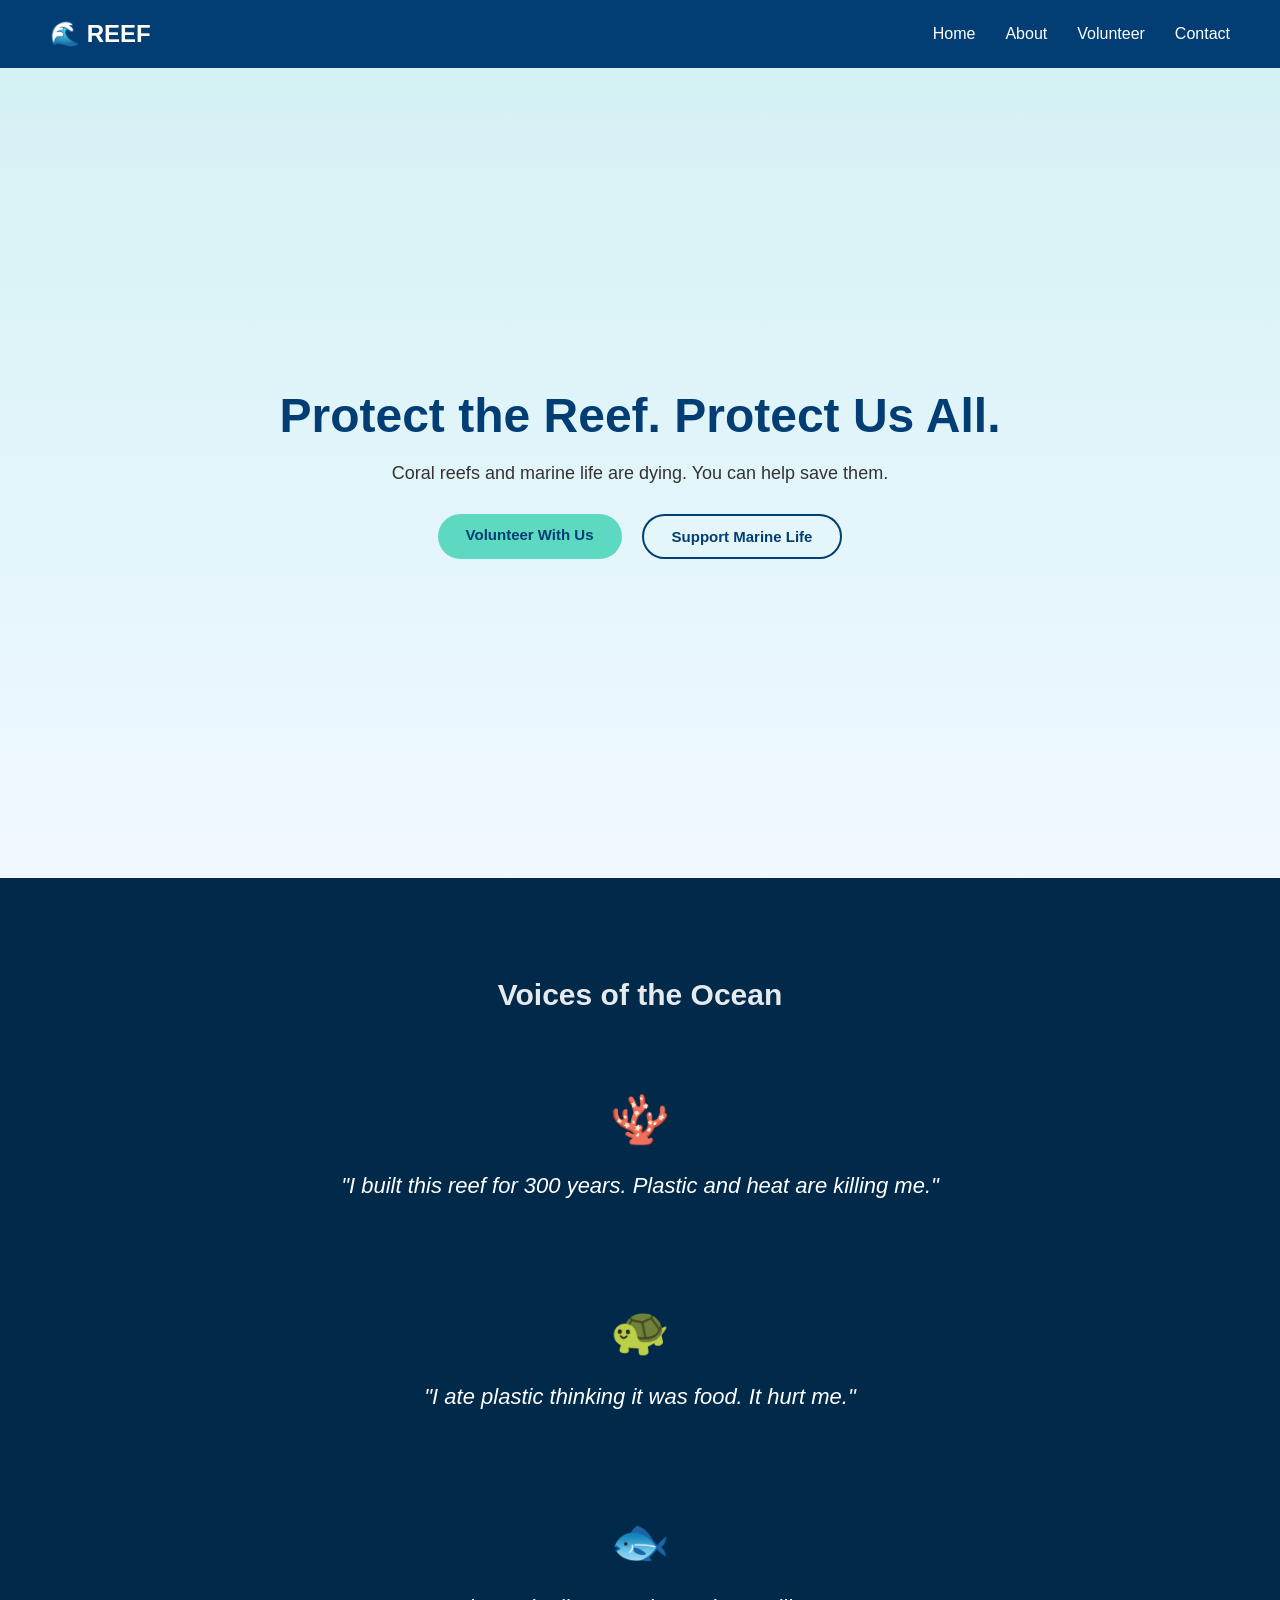
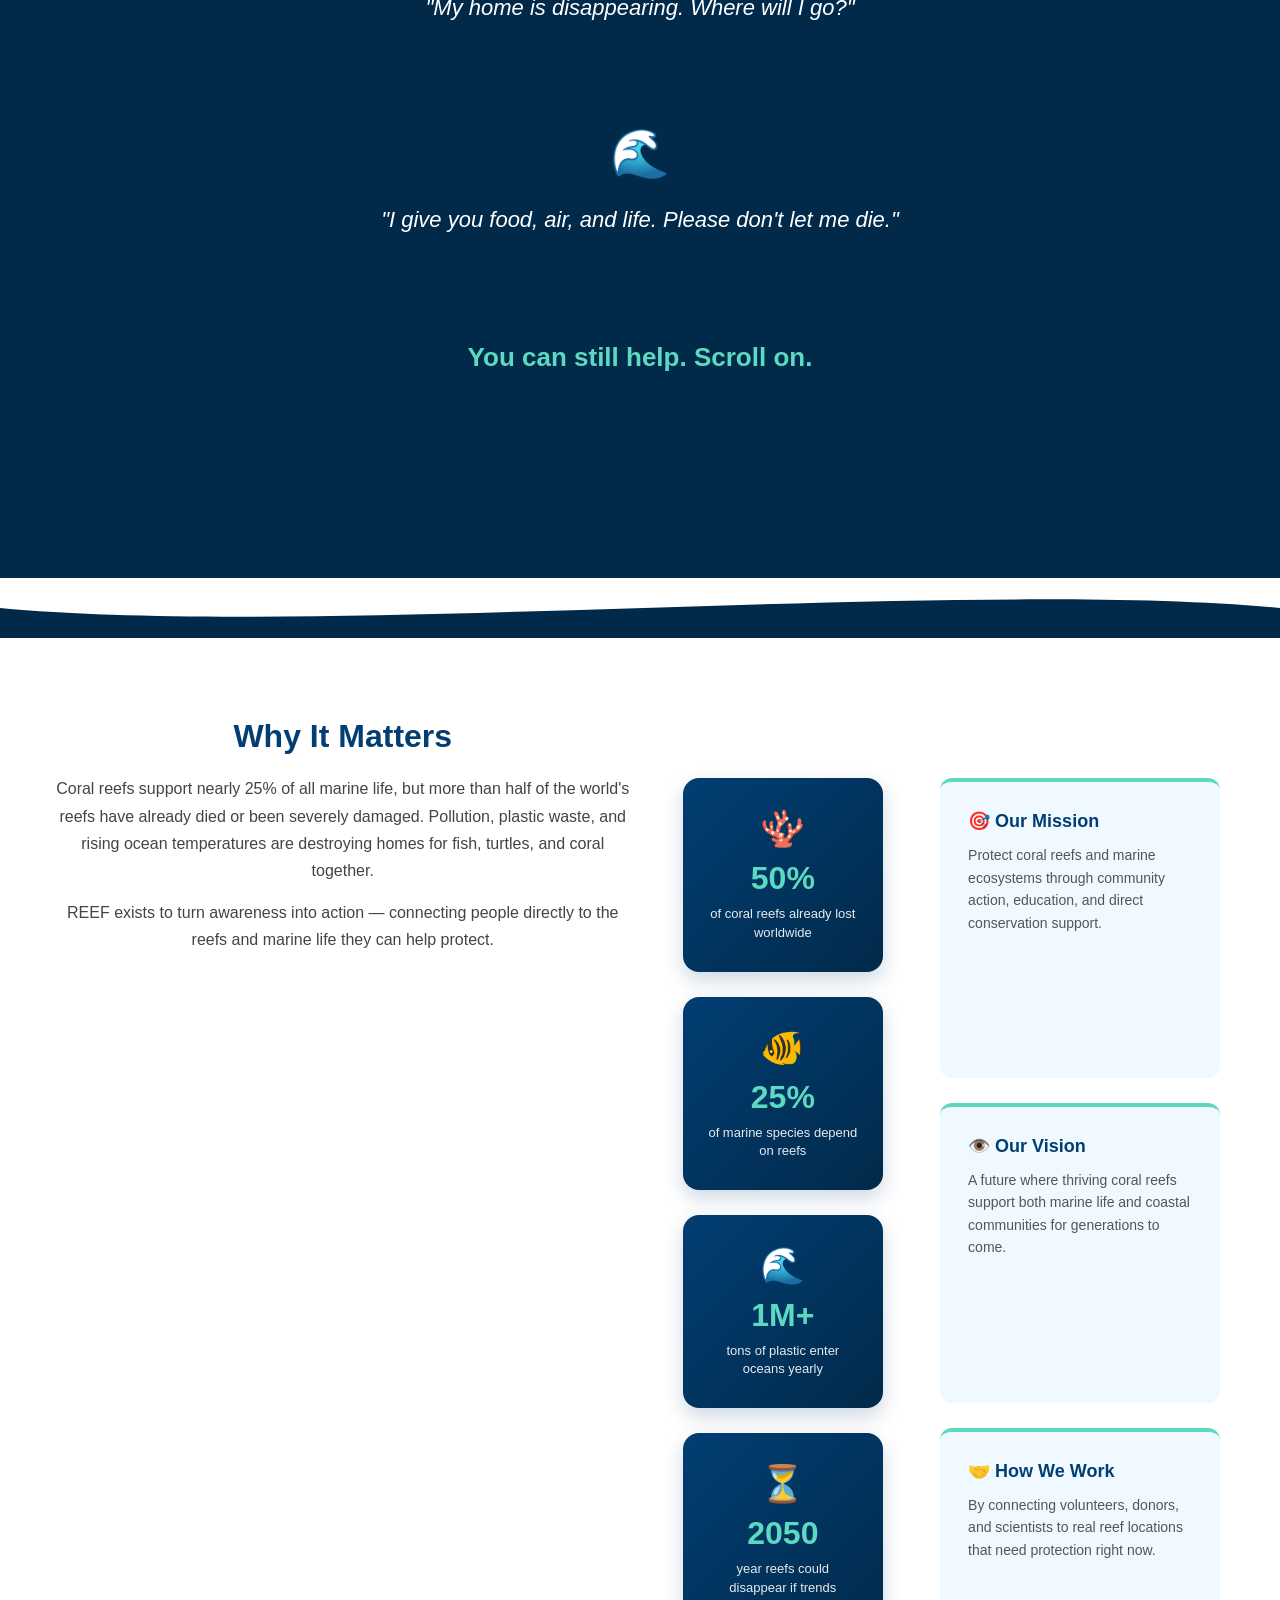
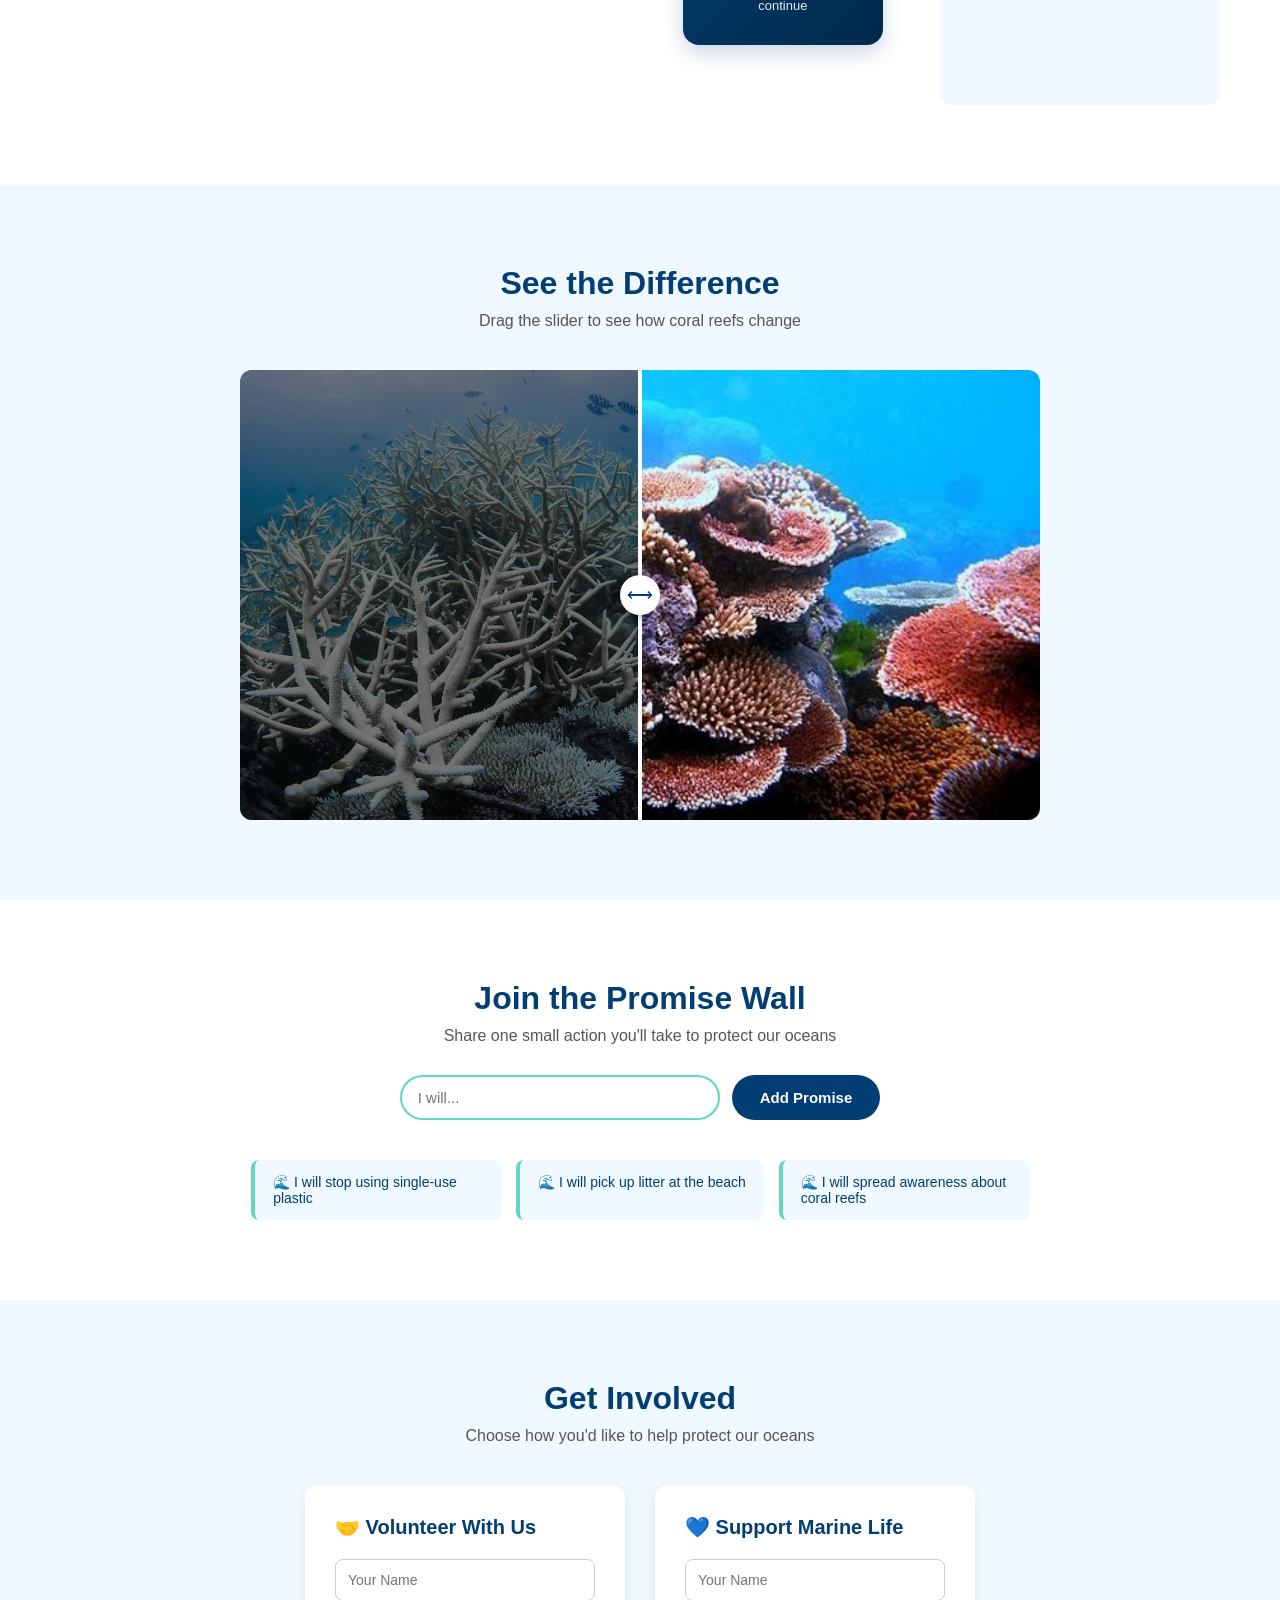
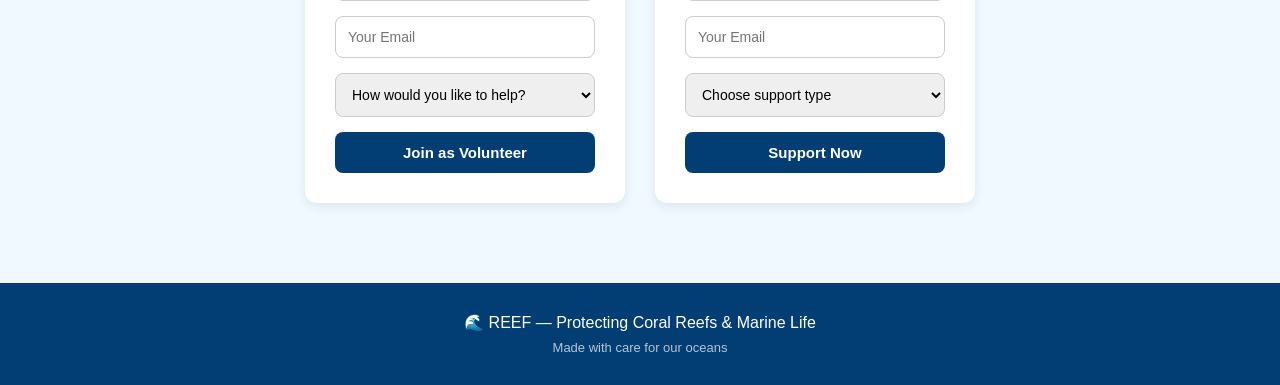
==== index.html @ 52616da6 "update" ====
<!DOCTYPE html>
<html lang="en">
<head>
  <meta charset="UTF-8">
  <meta name="viewport" content="width=device-width, initial-scale=1.0">
  <title>REEF - Protect Our Ocean</title>
  <link rel="stylesheet" href="style.css">
</head>

<body>

  <!-- NAVBAR -->
  <nav class="navbar">
    <div class="logo">🌊 REEF</div>
    <ul class="nav-links">
      <li><a href="#home">Home</a></li>
      <li><a href="#about">About</a></li>
      <li><a href="#volunteer">Volunteer</a></li>
      <li><a href="#contact">Contact</a></li>
    </ul>
  </nav>



 <!-- HERO SECTION -->
  <section id="home" class="hero">
    <div class="bubbles">
      <span></span><span></span><span></span><span></span><span></span>
      <span></span><span></span><span></span><span></span><span></span>
    </div>
    <h1>Protect the Reef. Protect Us All.</h1>
    <p>Coral reefs and marine life are dying. You can help save them.</p>
    <div class="hero-buttons">
      <a href="#volunteer" class="btn btn-primary">Volunteer With Us</a>
      <a href="#support" class="btn btn-secondary">Support Marine Life</a>
    </div>
  </section>

  <!-- VOICES OF THE OCEAN -->
  <section class="voices-section">
    <h2 class="voices-title">Voices of the Ocean</h2>

    <div class="voice-line reveal">
      <span class="voice-icon">🪸</span>
      <p>"I built this reef for 300 years. Plastic and heat are killing me."</p>
    </div>

    <div class="voice-line reveal">
      <span class="voice-icon">🐢</span>
      <p>"I ate plastic thinking it was food. It hurt me."</p>
    </div>

    <div class="voice-line reveal">
      <span class="voice-icon">🐟</span>
      <p>"My home is disappearing. Where will I go?"</p>
    </div>

    <div class="voice-line reveal">
      <span class="voice-icon">🌊</span>
      <p>"I give you food, air, and life. Please don't let me die."</p>
    </div>

    <div class="voice-line reveal voice-final">
      <p>You can still help. Scroll on.</p>
    </div>

  </section>

  <!-- WAVE DIVIDER -->
  <div class="wave-divider">
    <svg viewBox="0 0 1440 100" preserveAspectRatio="none">
      <path d="M0,50 C360,100 1080,0 1440,50 L1440,100 L0,100 Z" fill="#012a4a"></path>
    </svg>
  </div>

 
  <!-- ABOUT SECTION -->
  <section id="about" class="about">
    <div class="about-content">
      <h2>Why It Matters</h2>
      <p>Coral reefs support nearly 25% of all marine life, but more than half of the world's reefs have already died or been severely damaged. Pollution, plastic waste, and rising ocean temperatures are destroying homes for fish, turtles, and coral together.</p>
      <p>REEF exists to turn awareness into action — connecting people directly to the reefs and marine life they can help protect.</p>
    </div>

    <div class="stats-container">
      <div class="stat-card">
        <div class="stat-icon">🪸</div>
        <div class="stat-number">50%</div>
        <div class="stat-label">of coral reefs already lost worldwide</div>
      </div>

      <div class="stat-card">
        <div class="stat-icon">🐠</div>
        <div class="stat-number">25%</div>
        <div class="stat-label">of marine species depend on reefs</div>
      </div>

      <div class="stat-card">
        <div class="stat-icon">🌊</div>
        <div class="stat-number">1M+</div>
        <div class="stat-label">tons of plastic enter oceans yearly</div>
      </div>

      <div class="stat-card">
        <div class="stat-icon">⏳</div>
        <div class="stat-number">2050</div>
        <div class="stat-label">year reefs could disappear if trends continue</div>
      </div>
    </div>

    <div class="mission-grid">
      <div class="mission-item">
        <h3>🎯 Our Mission</h3>
        <p>Protect coral reefs and marine ecosystems through community action, education, and direct conservation support.</p>
      </div>
      <div class="mission-item">
        <h3>👁️ Our Vision</h3>
        <p>A future where thriving coral reefs support both marine life and coastal communities for generations to come.</p>
      </div>
      <div class="mission-item">
        <h3>🤝 How We Work</h3>
        <p>By connecting volunteers, donors, and scientists to real reef locations that need protection right now.</p>
      </div>
    </div>
  </section>


  <!-- BEFORE AFTER SLIDER -->
   

  <section class="slider-section">
    <h2>See the Difference</h2>
    <p>Drag the slider to see how coral reefs change</p>

    <div class="comparison-container" id="comparisonContainer">
      <img src="healthy-reef.jpg" class="img-after">
      <div class="img-before-wrapper" id="imgBeforeWrapper">
        <img src="damaged-reef.jpg" class="img-before">
      </div>
      <div class="slider-handle" id="sliderHandle">
        <div class="slider-line"></div>
        <div class="slider-circle">⟷</div>
      </div>
    </div>
  </section>

   <!-- PROMISE WALL -->
  <section id="promise" class="promise-section">
    <h2>Join the Promise Wall</h2>
    <p>Share one small action you'll take to protect our oceans</p>

    <div class="promise-input-box">
      <input type="text" id="promiseInput" placeholder="I will..." maxlength="80">
      <button id="promiseBtn">Add Promise</button>
    </div>

    <div class="promise-wall" id="promiseWall">
      <!-- promises will appear here dynamically -->
    </div>
  </section>

  <!-- VOLUNTEER & SUPPORT SECTION -->
  <section id="volunteer" class="forms-section">
    <h2>Get Involved</h2>
    <p>Choose how you'd like to help protect our oceans</p>

    <div class="forms-container">

      <div class="form-card">
        <h3>🤝 Volunteer With Us</h3>
        <input type="text" placeholder="Your Name">
        <input type="email" placeholder="Your Email">
        <select>
          <option value="">How would you like to help?</option>
          <option value="beach-cleanup">Beach Cleanup</option>
          <option value="awareness">Spread Awareness</option>
          <option value="data-collection">Data Collection</option>
        </select>
        <button type="button">Join as Volunteer</button>
      </div>

      <div class="form-card" id="support">
        <h3>💙 Support Marine Life</h3>
        <input type="text" placeholder="Your Name">
        <input type="email" placeholder="Your Email">
        <select>
          <option value="">Choose support type</option>
          <option value="donate">One-Time Donation</option>
          <option value="monthly">Monthly Support</option>
          <option value="spread-word">Spread the Word</option>
        </select>
        <button type="button">Support Now</button>
      </div>

    </div>
  </section>

  <!-- FOOTER -->
  <footer class="footer">
    <p>🌊 REEF — Protecting Coral Reefs & Marine Life</p>
    <p class="footer-small">Made with care for our oceans</p>
  </footer>
  
  <script src="script.js"></script>

 

  
  </body>
  </html>
---- style.css ----
/* RESET - removes default browser spacing so we control everything */
* {
  margin: 0;
  padding: 0;
  box-sizing: border-box;
  font-family: 'Segoe UI', sans-serif;
}

/* NAVBAR */
.navbar {
  display: flex;
  justify-content: space-between;
  align-items: center;
  padding: 20px 50px;
  background-color: #023e73;
}

.logo {
  color: white;
  font-size: 24px;
  font-weight: bold;
}

.nav-links {
  display: flex;
  list-style: none;
  gap: 30px;
}

.nav-links a {
  color: white;
  text-decoration: none;
  font-size: 16px;
}

.nav-links a:hover {
  color: #5dd9c1;
}

/* HERO SECTION */
.hero {
  height: 90vh;
  display: flex;
  flex-direction: column;
  justify-content: center;
  align-items: center;
  text-align: center;
  background-color: #f0f9ff;
  padding: 0 20px;
}

.hero h1 {
  font-size: 48px;
  color: #023e73;
  margin-bottom: 20px;
}

.hero p {
  font-size: 18px;
  color: #333;
  margin-bottom: 30px;
  max-width: 600px;
}

.hero-buttons {
  display: flex;
  gap: 20px;
}

.btn {
  padding: 12px 28px;
  border-radius: 30px;
  text-decoration: none;
  font-weight: bold;
  font-size: 15px;
}

.btn-primary {
  background-color: #5dd9c1;
  color: #023e73;
}

.btn-secondary {
  background-color: transparent;
  border: 2px solid #023e73;
  color: #023e73;
}

.btn:hover {
  opacity: 0.85;
}
/* ABOUT SECTION */
.about {
  padding: 80px 50px;
  background-color: white;
  display: flex;
  justify-content: center;
}

.about-content {
  max-width: 700px;
  text-align: center;
}

.about-content h2 {
  font-size: 32px;
  color: #023e73;
  margin-bottom: 20px;
}

.about-content p {
  font-size: 16px;
  color: #444;
  line-height: 1.7;
  margin-bottom: 15px;
}
/* BEFORE-AFTER SLIDER */
.slider-section {
  padding: 80px 50px;
  background-color: #f0f9ff;
  text-align: center;
}

.slider-section h2 {
  font-size: 32px;
  color: #023e73;
  margin-bottom: 10px;
}

.slider-section p {
  color: #555;
  margin-bottom: 40px;
}

.comparison-container {
  position: relative;
  max-width: 800px;
  height: 450px;              /* NEW: fixed height */
  margin: 0 auto;
  overflow: hidden;
  border-radius: 12px;
  cursor: ew-resize;
  user-select: none;
}

.comparison-container img {
  width: 100%;
  height: 100%;               /* NEW */
  object-fit: cover;          /* NEW: fills the box, crops overflow */
  display: block;
}

.img-before-wrapper {
  position: absolute;
  top: 0;
  left: 0;
  width: 50%;
  height: 100%;
  overflow: hidden;
}

.img-before {
  width: 800px;
  height: 450px;              /* NEW: must match container height */
  max-width: none;
  object-fit: cover;
}
.comparison-container img {
  width: 100%;
  display: block;
}

.img-before-wrapper {
  position: absolute;
  top: 0;
  left: 0;
  width: 50%;
  height: 100%;
  overflow: hidden;
}

.img-before {
  width: 800px;
  max-width: none;
}

.slider-handle {
  position: absolute;
  top: 0;
  left: 50%;
  height: 100%;
  width: 4px;
  background-color: white;
  transform: translateX(-50%);
}

.slider-circle {
  position: absolute;
  top: 50%;
  left: 50%;
  transform: translate(-50%, -50%);
  background-color: white;
  color: #023e73;
  width: 40px;
  height: 40px;
  border-radius: 50%;
  display: flex;
  align-items: center;
  justify-content: center;
  font-size: 18px;
  box-shadow: 0 2px 8px rgba(0,0,0,0.3);
}

/* PROMISE WALL */
.promise-section {
  padding: 80px 50px;
  background-color: white;
  text-align: center;
}

.promise-section h2 {
  font-size: 32px;
  color: #023e73;
  margin-bottom: 10px;
}

.promise-section p {
  color: #555;
  margin-bottom: 30px;
}

.promise-input-box {
  display: flex;
  justify-content: center;
  gap: 12px;
  margin-bottom: 40px;
  flex-wrap: wrap;
}

.promise-input-box input {
  width: 320px;
  padding: 12px 16px;
  border: 2px solid #5dd9c1;
  border-radius: 30px;
  font-size: 15px;
  outline: none;
}

.promise-input-box input:focus {
  border-color: #023e73;
}

.promise-input-box button {
  padding: 12px 28px;
  background-color: #023e73;
  color: white;
  border: none;
  border-radius: 30px;
  font-weight: bold;
  cursor: pointer;
  font-size: 15px;
}

.promise-input-box button:hover {
  opacity: 0.85;
}

.promise-wall {
  display: flex;
  flex-wrap: wrap;
  gap: 15px;
  justify-content: center;
  max-width: 900px;
  margin: 0 auto;
}

.promise-card {
  background-color: #f0f9ff;
  border-left: 4px solid #5dd9c1;
  padding: 14px 18px;
  border-radius: 8px;
  font-size: 14px;
  color: #023e73;
  max-width: 250px;
  text-align: left;
}
/* VOLUNTEER & SUPPORT FORMS */
.forms-section {
  padding: 80px 50px;
  background-color: #f0f9ff;
  text-align: center;
}

.forms-section h2 {
  font-size: 32px;
  color: #023e73;
  margin-bottom: 10px;
}

.forms-section p {
  color: #555;
  margin-bottom: 40px;
}

.forms-container {
  display: flex;
  justify-content: center;
  gap: 30px;
  flex-wrap: wrap;
}

.form-card {
  background-color: white;
  padding: 30px;
  border-radius: 12px;
  width: 320px;
  text-align: left;
  box-shadow: 0 4px 12px rgba(0,0,0,0.08);
}

.form-card h3 {
  color: #023e73;
  margin-bottom: 20px;
  font-size: 20px;
}

.form-card input,
.form-card select {
  width: 100%;
  padding: 12px;
  margin-bottom: 15px;
  border: 1px solid #ccc;
  border-radius: 8px;
  font-size: 14px;
  outline: none;
}

.form-card input:focus,
.form-card select:focus {
  border-color: #5dd9c1;
}

.form-card button {
  width: 100%;
  padding: 12px;
  background-color: #023e73;
  color: white;
  border: none;
  border-radius: 8px;
  font-weight: bold;
  cursor: pointer;
  font-size: 15px;
}

.form-card button:hover {
  opacity: 0.85;
}

/* FOOTER */
.footer {
  background-color: #023e73;
  color: white;
  text-align: center;
  padding: 30px;
}

.footer-small {
  font-size: 13px;
  opacity: 0.7;
  margin-top: 8px;
}

/* RESPONSIVE - applies only on screens smaller than 768px (tablets/phones) */
@media (max-width: 768px) {

  .navbar {
    flex-direction: column;
    gap: 15px;
    padding: 15px 20px;
  }

  .nav-links {
    gap: 15px;
    flex-wrap: wrap;
    justify-content: center;
  }

  .hero {
    height: auto;
    padding: 60px 20px;
  }

  .hero h1 {
    font-size: 32px;
  }

  .hero p {
    font-size: 16px;
  }

  .hero-buttons {
    flex-direction: column;
    width: 100%;
    max-width: 280px;
  }

  .about {
    padding: 50px 20px;
  }

  .about-content h2 {
    font-size: 26px;
  }

  .comparison-container {
    max-width: 100%;
    height: 280px;
  }

  .slider-section {
    padding: 50px 20px;
  }

  .promise-section {
    padding: 50px 20px;
  }

  .promise-input-box {
    flex-direction: column;
    align-items: center;
  }

  .promise-input-box input {
    width: 100%;
    max-width: 300px;
  }

  .forms-section {
    padding: 50px 20px;
  }

  .forms-container {
    flex-direction: column;
    align-items: center;
  }

  .form-card {
    width: 100%;
    max-width: 320px;
  }

}

/* VOICES OF THE OCEAN */
.voices-section {
  padding: 100px 20px;
  background-color: #012a4a;
  text-align: center;
}

.voices-title {
  color: white;
  font-size: 30px;
  margin-bottom: 80px;
  opacity: 0.9;
}

.voice-line {
  max-width: 600px;
  margin: 0 auto 100px auto;
  opacity: 0;
  transform: translateY(40px);
  transition: opacity 0.8s ease, transform 0.8s ease;
}

.voice-line.visible {
  opacity: 1;
  transform: translateY(0);
}

.voice-icon {
  font-size: 48px;
  display: block;
  margin-bottom: 20px;
}

.voice-line p {
  color: white;
  font-size: 22px;
  font-style: italic;
  line-height: 1.6;
}

.voice-final p {
  font-size: 26px;
  font-style: normal;
  font-weight: bold;
  color: #5dd9c1;
}
/* STATS CARDS */
.stats-container {
  display: flex;
  justify-content: center;
  gap: 25px;
  flex-wrap: wrap;
  margin: 60px 0;
}

.stat-card {
  background: linear-gradient(135deg, #023e73, #012a4a);
  color: white;
  padding: 30px 25px;
  border-radius: 16px;
  width: 200px;
  text-align: center;
  box-shadow: 0 8px 20px rgba(2, 62, 115, 0.2);
  transition: transform 0.3s ease;
}

.stat-card:hover {
  transform: translateY(-8px);
}

.stat-icon {
  font-size: 36px;
  margin-bottom: 10px;
}

.stat-number {
  font-size: 32px;
  font-weight: bold;
  color: #5dd9c1;
  margin-bottom: 8px;
}

.stat-label {
  font-size: 13px;
  opacity: 0.9;
  line-height: 1.4;
}

/* MISSION GRID */
.mission-grid {
  display: flex;
  justify-content: center;
  gap: 25px;
  flex-wrap: wrap;
  margin-top: 60px;
  max-width: 1000px;
  margin-left: auto;
  margin-right: auto;
}

.mission-item {
  background-color: #f0f9ff;
  padding: 28px;
  border-radius: 12px;
  width: 280px;
  text-align: left;
  border-top: 4px solid #5dd9c1;
}

.mission-item h3 {
  color: #023e73;
  font-size: 18px;
  margin-bottom: 12px;
}

.mission-item p {
  color: #555;
  font-size: 14px;
  line-height: 1.6;
}
/* HERO - make it position:relative so bubbles stay contained */
.hero {
  position: relative;
  overflow: hidden;
  background: linear-gradient(180deg, #d4f1f4 0%, #f0f9ff 100%);
}

/* BUBBLES ANIMATION */
.bubbles {
  position: absolute;
  top: 0;
  left: 0;
  width: 100%;
  height: 100%;
  overflow: hidden;
  pointer-events: none;
}

.bubbles span {
  position: absolute;
  bottom: -100px;
  background-color: rgba(93, 217, 193, 0.35);
  border-radius: 50%;
  animation: floatUp linear infinite;
}

.bubbles span:nth-child(1) { left: 5%;  width: 20px; height: 20px; animation-duration: 12s; animation-delay: 0s; }
.bubbles span:nth-child(2) { left: 15%; width: 14px; height: 14px; animation-duration: 9s;  animation-delay: 2s; }
.bubbles span:nth-child(3) { left: 25%; width: 30px; height: 30px; animation-duration: 15s; animation-delay: 1s; }
.bubbles span:nth-child(4) { left: 40%; width: 18px; height: 18px; animation-duration: 10s; animation-delay: 3s; }
.bubbles span:nth-child(5) { left: 50%; width: 24px; height: 24px; animation-duration: 13s; animation-delay: 0s; }
.bubbles span:nth-child(6) { left: 60%; width: 16px; height: 16px; animation-duration: 8s;  animation-delay: 4s; }
.bubbles span:nth-child(7) { left: 70%; width: 26px; height: 26px; animation-duration: 14s; animation-delay: 2s; }
.bubbles span:nth-child(8) { left: 80%; width: 12px; height: 12px; animation-duration: 9s;  animation-delay: 1s; }
.bubbles span:nth-child(9) { left: 90%; width: 22px; height: 22px; animation-duration: 11s; animation-delay: 3s; }
.bubbles span:nth-child(10) { left: 95%; width: 15px; height: 15px; animation-duration: 10s; animation-delay: 5s; }

@keyframes floatUp {
  0% {
    transform: translateY(0) translateX(0);
    opacity: 0;
  }
  10% {
    opacity: 1;
  }
  100% {
    transform: translateY(-700px) translateX(20px);
    opacity: 0;
  }
}

/* make sure hero text sits above bubbles */
.hero h1, .hero p, .hero-buttons {
  position: relative;
  z-index: 2;
}
.wave-divider {
  line-height: 0;
}

.wave-divider svg {
  width: 100%;
  height: 60px;
  display: block;
}
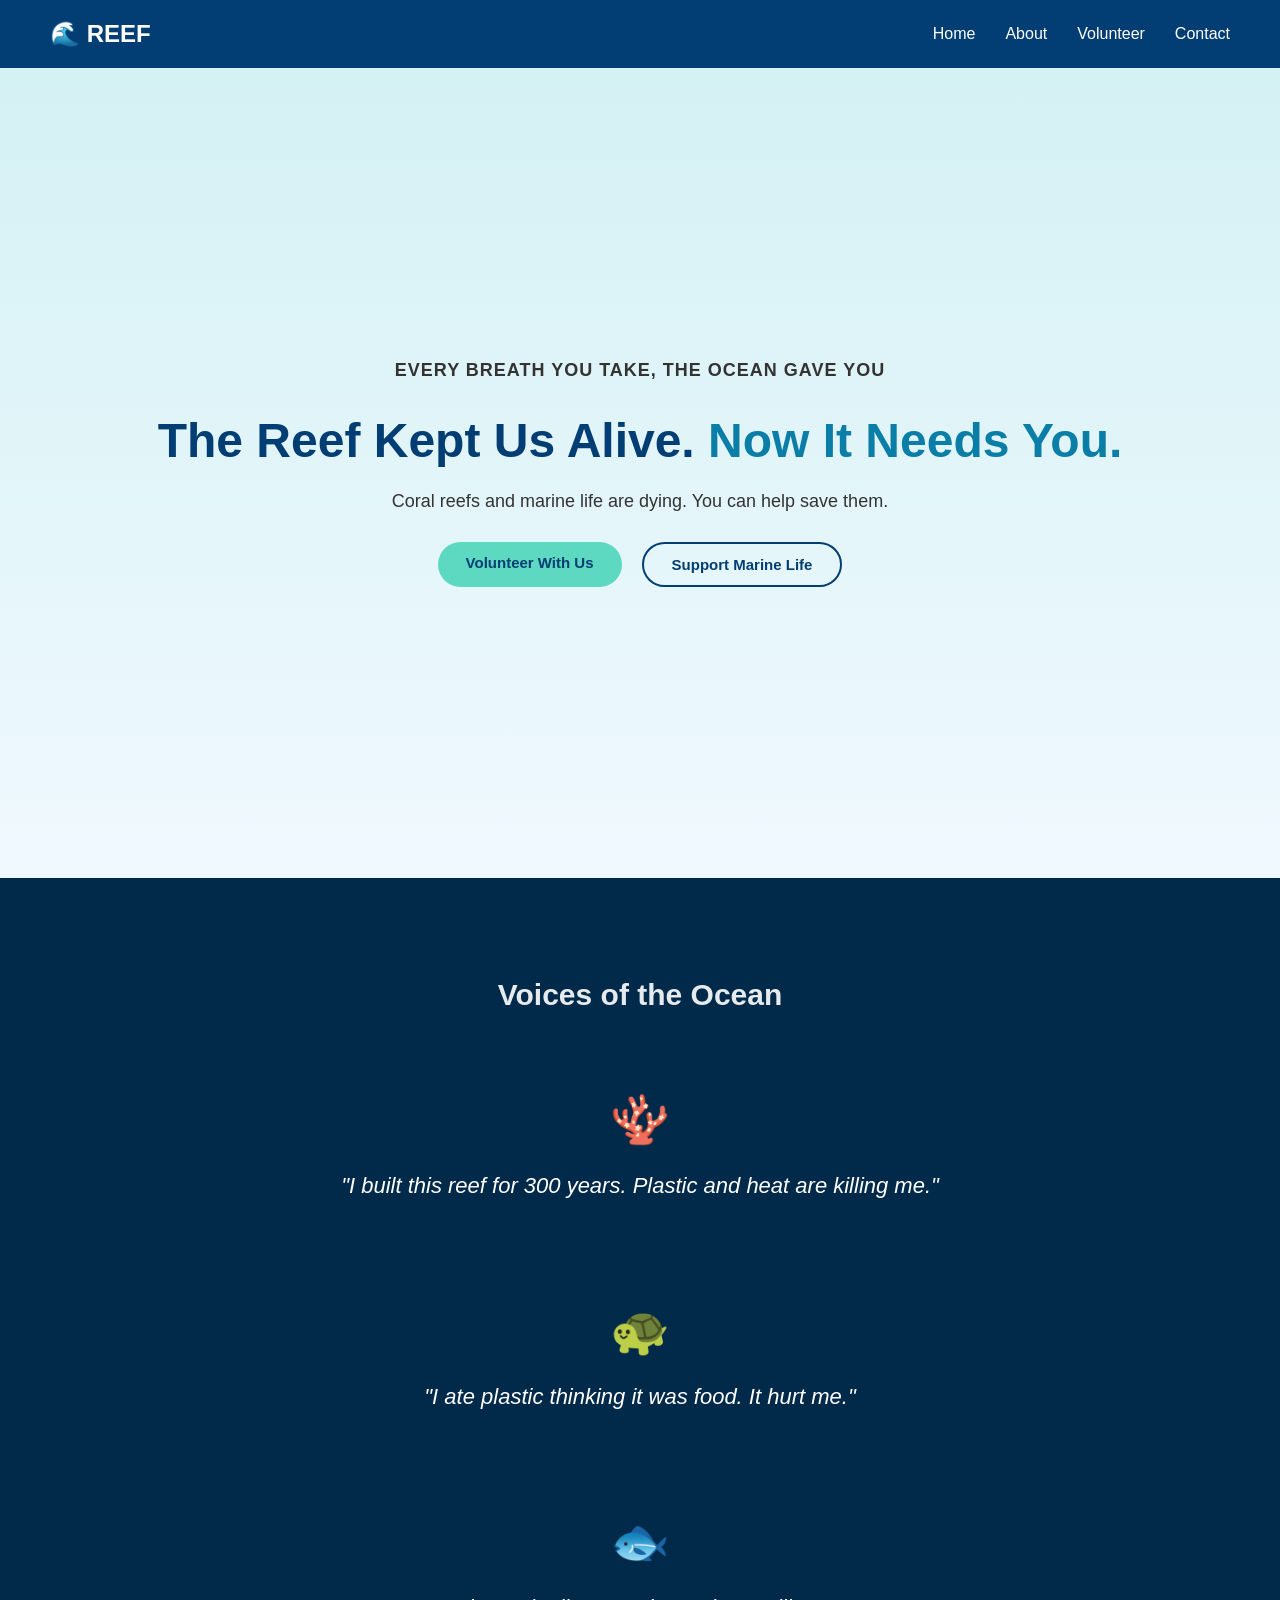
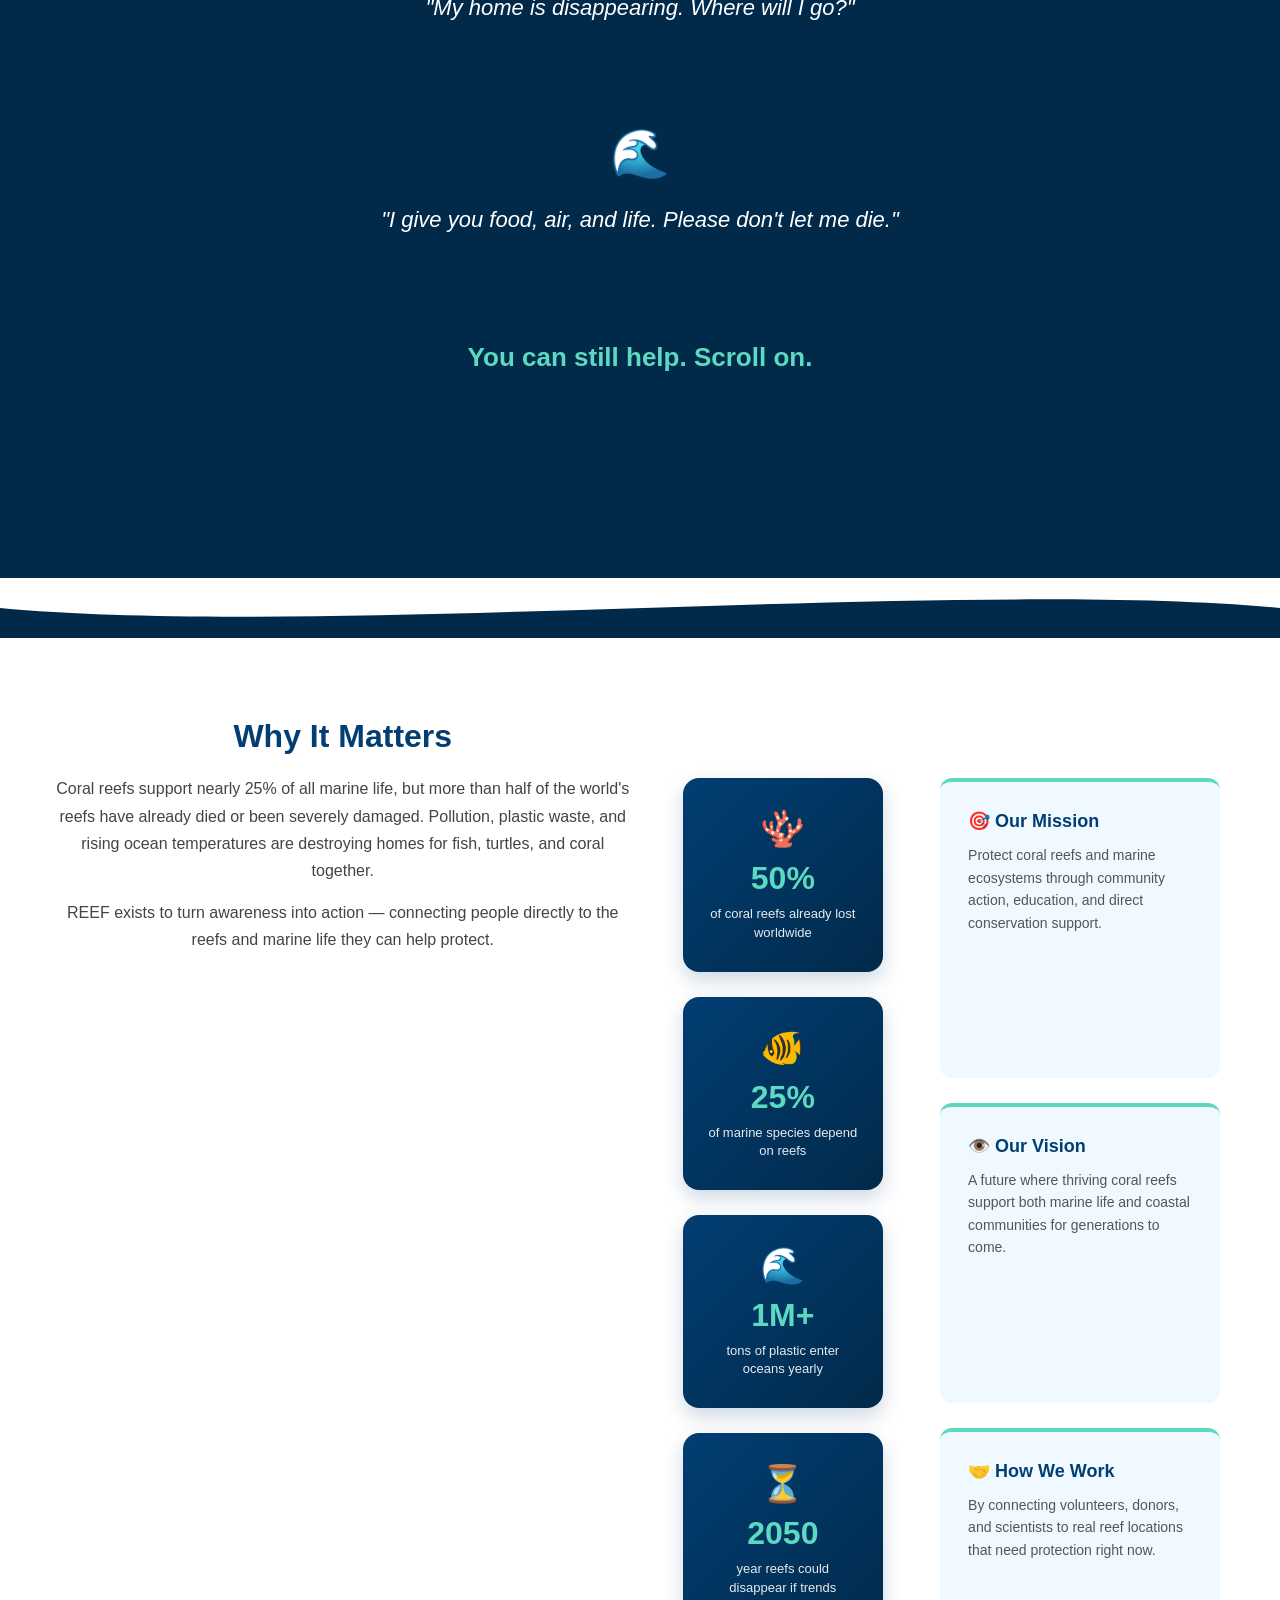
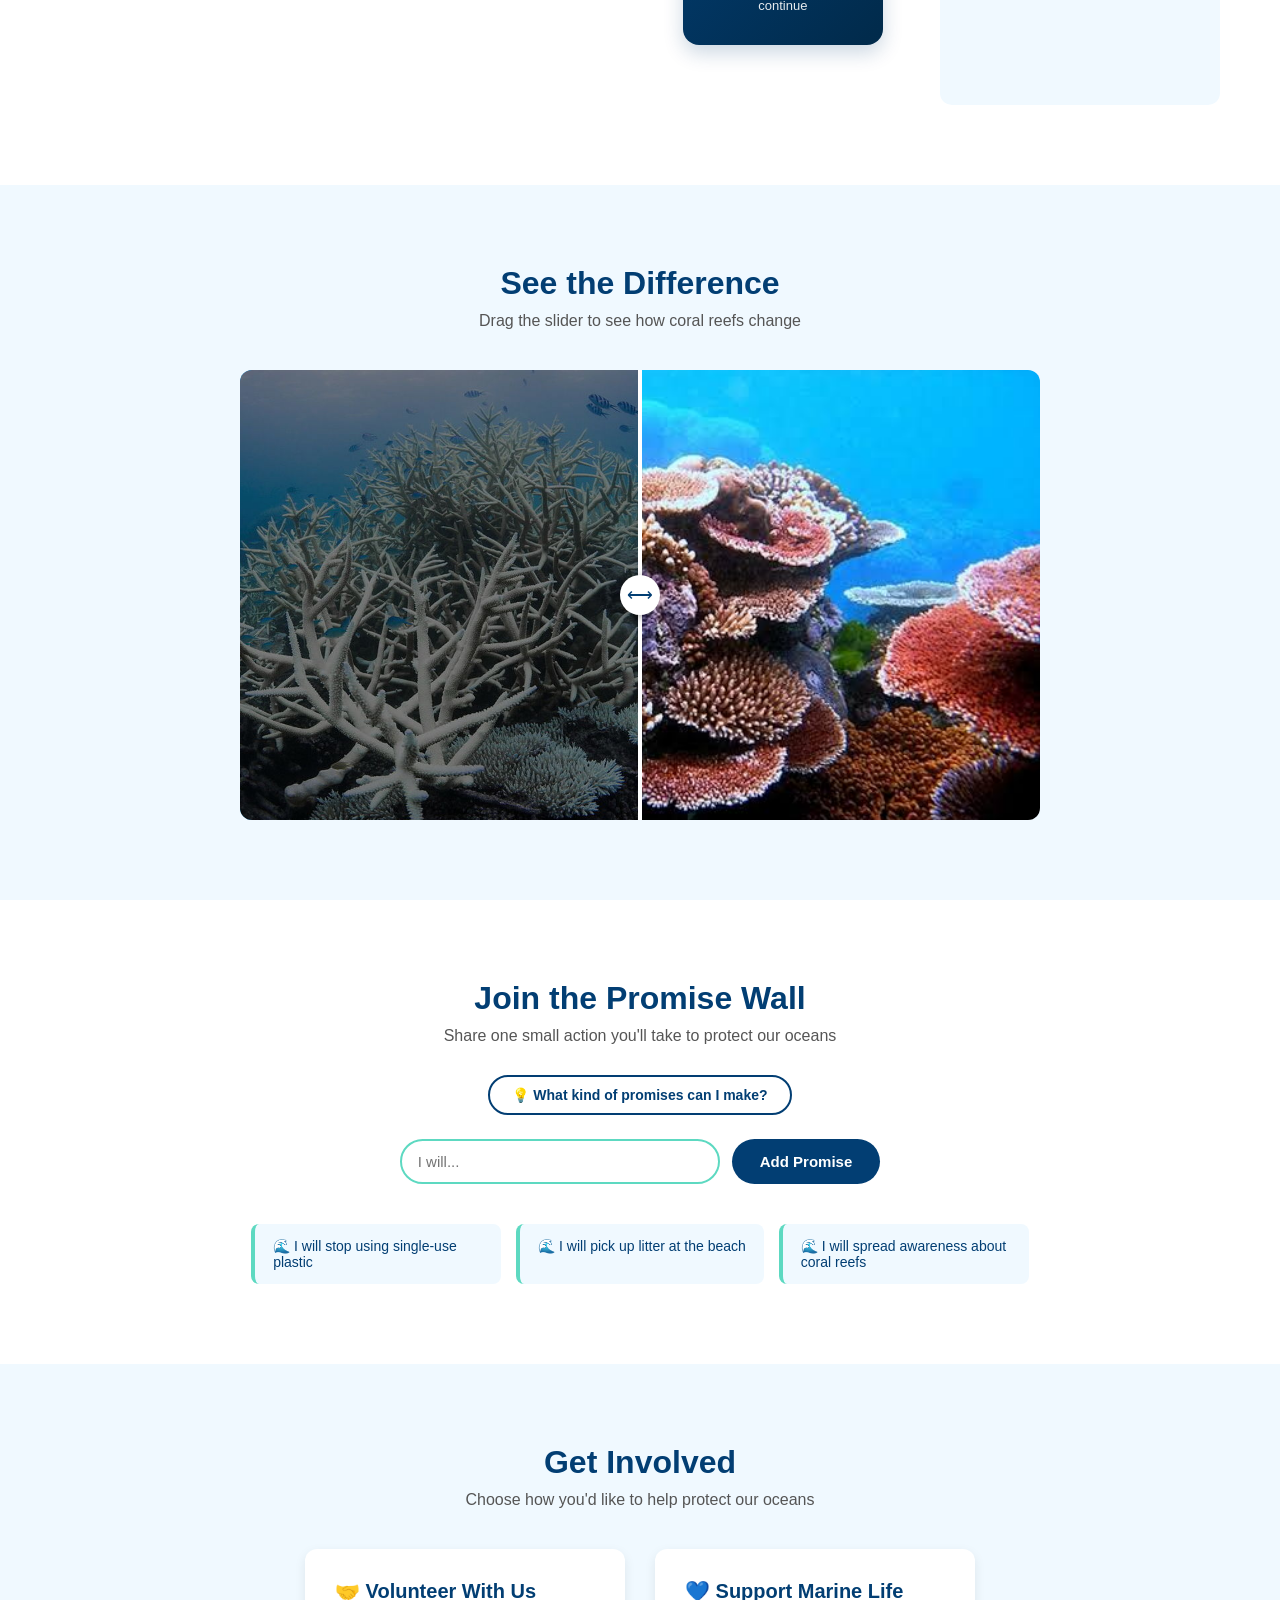
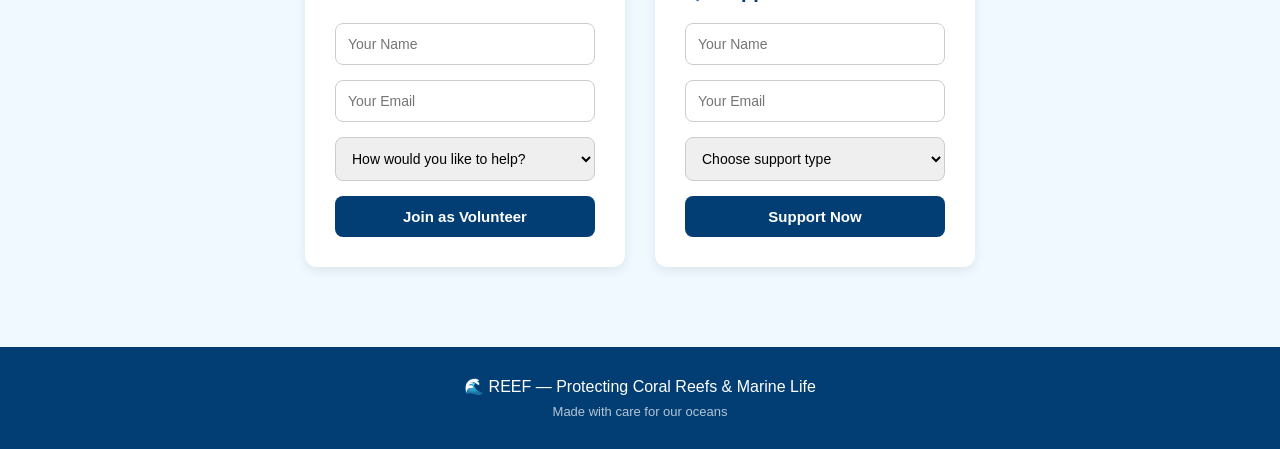
==== commit d1ecbdca: "front page and information box added" ====
--- a/index.html
+++ b/index.html
@@ -24,17 +24,14 @@
 
  <!-- HERO SECTION -->
   <section id="home" class="hero">
-    <div class="bubbles">
-      <span></span><span></span><span></span><span></span><span></span>
-      <span></span><span></span><span></span><span></span><span></span>
-    </div>
-    <h1>Protect the Reef. Protect Us All.</h1>
-    <p>Coral reefs and marine life are dying. You can help save them.</p>
-    <div class="hero-buttons">
-      <a href="#volunteer" class="btn btn-primary">Volunteer With Us</a>
-      <a href="#support" class="btn btn-secondary">Support Marine Life</a>
-    </div>
-  </section>
+  <p class="hero-eyebrow">Every breath you take, the ocean gave you</p>
+  <h1>The Reef Kept Us Alive. <span class="highlight">Now It Needs You.</span></h1>
+  <p>Coral reefs and marine life are dying. You can help save them.</p>
+  <div class="hero-buttons">
+    <a href="#volunteer" class="btn btn-primary">Volunteer With Us</a>
+    <a href="#support" class="btn btn-secondary">Support Marine Life</a>
+  </div>
+</section>
 
   <!-- VOICES OF THE OCEAN -->
   <section class="voices-section">
@@ -149,6 +146,8 @@
     <h2>Join the Promise Wall</h2>
     <p>Share one small action you'll take to protect our oceans</p>
 
+    <button type="button" id="promiseInfoBtn" class="info-btn">💡 What kind of promises can I make?</button>
+
     <div class="promise-input-box">
       <input type="text" id="promiseInput" placeholder="I will..." maxlength="80">
       <button id="promiseBtn">Add Promise</button>
@@ -158,6 +157,57 @@
       <!-- promises will appear here dynamically -->
     </div>
   </section>
+
+  <!-- PROMISE INFO MODAL -->
+<div class="modal-overlay" id="promiseModalOverlay">
+  <div class="modal-box">
+    <button class="modal-close" id="promiseModalClose">✕</button>
+    <h3>What kind of promises can I make?</h3>
+    <p class="modal-subtitle">Every promise counts — big or small. Here are a few types of promises and what they actually help with:</p>
+
+    <div class="promise-type">
+      <span class="promise-type-icon">🥤</span>
+      <div>
+        <h4>Reduce Plastic Use</h4>
+        <p>e.g. "I will stop using single-use plastic." — Less plastic waste means fewer bottles, bags, and straws ending up in the ocean where turtles and fish mistake them for food.</p>
+      </div>
+    </div>
+
+    <div class="promise-type">
+      <span class="promise-type-icon">🏖️</span>
+      <div>
+        <h4>Cleanup Action</h4>
+        <p>e.g. "I will pick up litter at the beach." — Direct cleanup keeps trash from reaching the water and breaking down into microplastics that harm coral and marine life.</p>
+      </div>
+    </div>
+
+    <div class="promise-type">
+      <span class="promise-type-icon">💧</span>
+      <div>
+        <h4>Water & Energy Saving</h4>
+        <p>e.g. "I will save water and electricity at home." — Lower energy use reduces the emissions that warm the oceans and cause coral bleaching.</p>
+      </div>
+    </div>
+
+    <div class="promise-type">
+      <span class="promise-type-icon">🛍️</span>
+      <div>
+        <h4>Responsible Choices</h4>
+        <p>e.g. "I will choose reef-safe sunscreen." — Everyday product choices can stop harmful chemicals from washing into reef ecosystems.</p>
+      </div>
+    </div>
+
+    <div class="promise-type">
+      <span class="promise-type-icon">📢</span>
+      <div>
+        <h4>Spread Awareness</h4>
+        <p>e.g. "I will tell my friends why reefs matter." — Awareness turns one promise into many, building a bigger movement to protect marine life.</p>
+      </div>
+    </div>
+
+    <p class="modal-footer-note">Type your own promise in any of these categories — or make up your own. Every action, however small, adds up. 🌊</p>
+  </div>
+</div>
 
   <!-- VOLUNTEER & SUPPORT SECTION -->
   <section id="volunteer" class="forms-section">
--- a/style.css
+++ b/style.css
@@ -49,10 +49,24 @@
   padding: 0 20px;
 }
 
+.hero-eyebrow {
+  font-size: 15px;
+  letter-spacing: 1px;
+  text-transform: uppercase;
+  color: #0a7ea6;
+  font-weight: 600;
+  margin-bottom: 14px;
+}
+
 .hero h1 {
   font-size: 48px;
   color: #023e73;
   margin-bottom: 20px;
+  line-height: 1.25;
+}
+
+.hero h1 .highlight {
+  color: #0a7ea6;
 }
 
 .hero p {
@@ -448,6 +462,10 @@
     width: 100%;
     max-width: 320px;
   }
+
+  .modal-box {
+  padding: 26px 20px;
+}
 
 }
 
@@ -635,4 +653,118 @@
   width: 100%;
   height: 60px;
   display: block;
+}
+
+.info-btn {
+  display: inline-block;
+  margin-bottom: 24px;
+  padding: 10px 22px;
+  background-color: transparent;
+  border: 2px solid #023e73;
+  color: #023e73;
+  border-radius: 30px;
+  font-weight: bold;
+  font-size: 14px;
+  cursor: pointer;
+  transition: background-color 0.2s ease, color 0.2s ease;
+}
+
+.info-btn:hover {
+  background-color: #023e73;
+  color: white;
+}
+
+.modal-overlay {
+  display: none;
+  position: fixed;
+  top: 0;
+  left: 0;
+  width: 100%;
+  height: 100%;
+  background-color: rgba(1, 42, 74, 0.65);
+  z-index: 1000;
+  justify-content: center;
+  align-items: center;
+  padding: 20px;
+}
+
+.modal-overlay.active {
+  display: flex;
+}
+
+.modal-box {
+  background-color: white;
+  border-radius: 16px;
+  max-width: 560px;
+  width: 100%;
+  max-height: 85vh;
+  overflow-y: auto;
+  padding: 40px;
+  position: relative;
+  text-align: left;
+}
+
+.modal-close {
+  position: absolute;
+  top: 16px;
+  right: 16px;
+  background: none;
+  border: none;
+  font-size: 18px;
+  color: #023e73;
+  cursor: pointer;
+  width: 34px;
+  height: 34px;
+  border-radius: 50%;
+}
+
+.modal-close:hover {
+  background-color: #f0f9ff;
+}
+
+.modal-box h3 {
+  color: #023e73;
+  font-size: 24px;
+  margin-bottom: 10px;
+  padding-right: 30px;
+}
+
+.modal-subtitle {
+  color: #555;
+  font-size: 14px;
+  margin-bottom: 24px;
+  line-height: 1.5;
+}
+
+.promise-type {
+  display: flex;
+  gap: 14px;
+  margin-bottom: 20px;
+  align-items: flex-start;
+}
+
+.promise-type-icon {
+  font-size: 26px;
+  flex-shrink: 0;
+}
+
+.promise-type h4 {
+  color: #023e73;
+  font-size: 16px;
+  margin-bottom: 4px;
+}
+
+.promise-type p {
+  color: #444;
+  font-size: 14px;
+  line-height: 1.5;
+}
+
+.modal-footer-note {
+  font-size: 13px;
+  color: #0a7ea6;
+  font-weight: 600;
+  margin-top: 10px;
+  padding-top: 16px;
+  border-top: 1px solid #eee;
 }
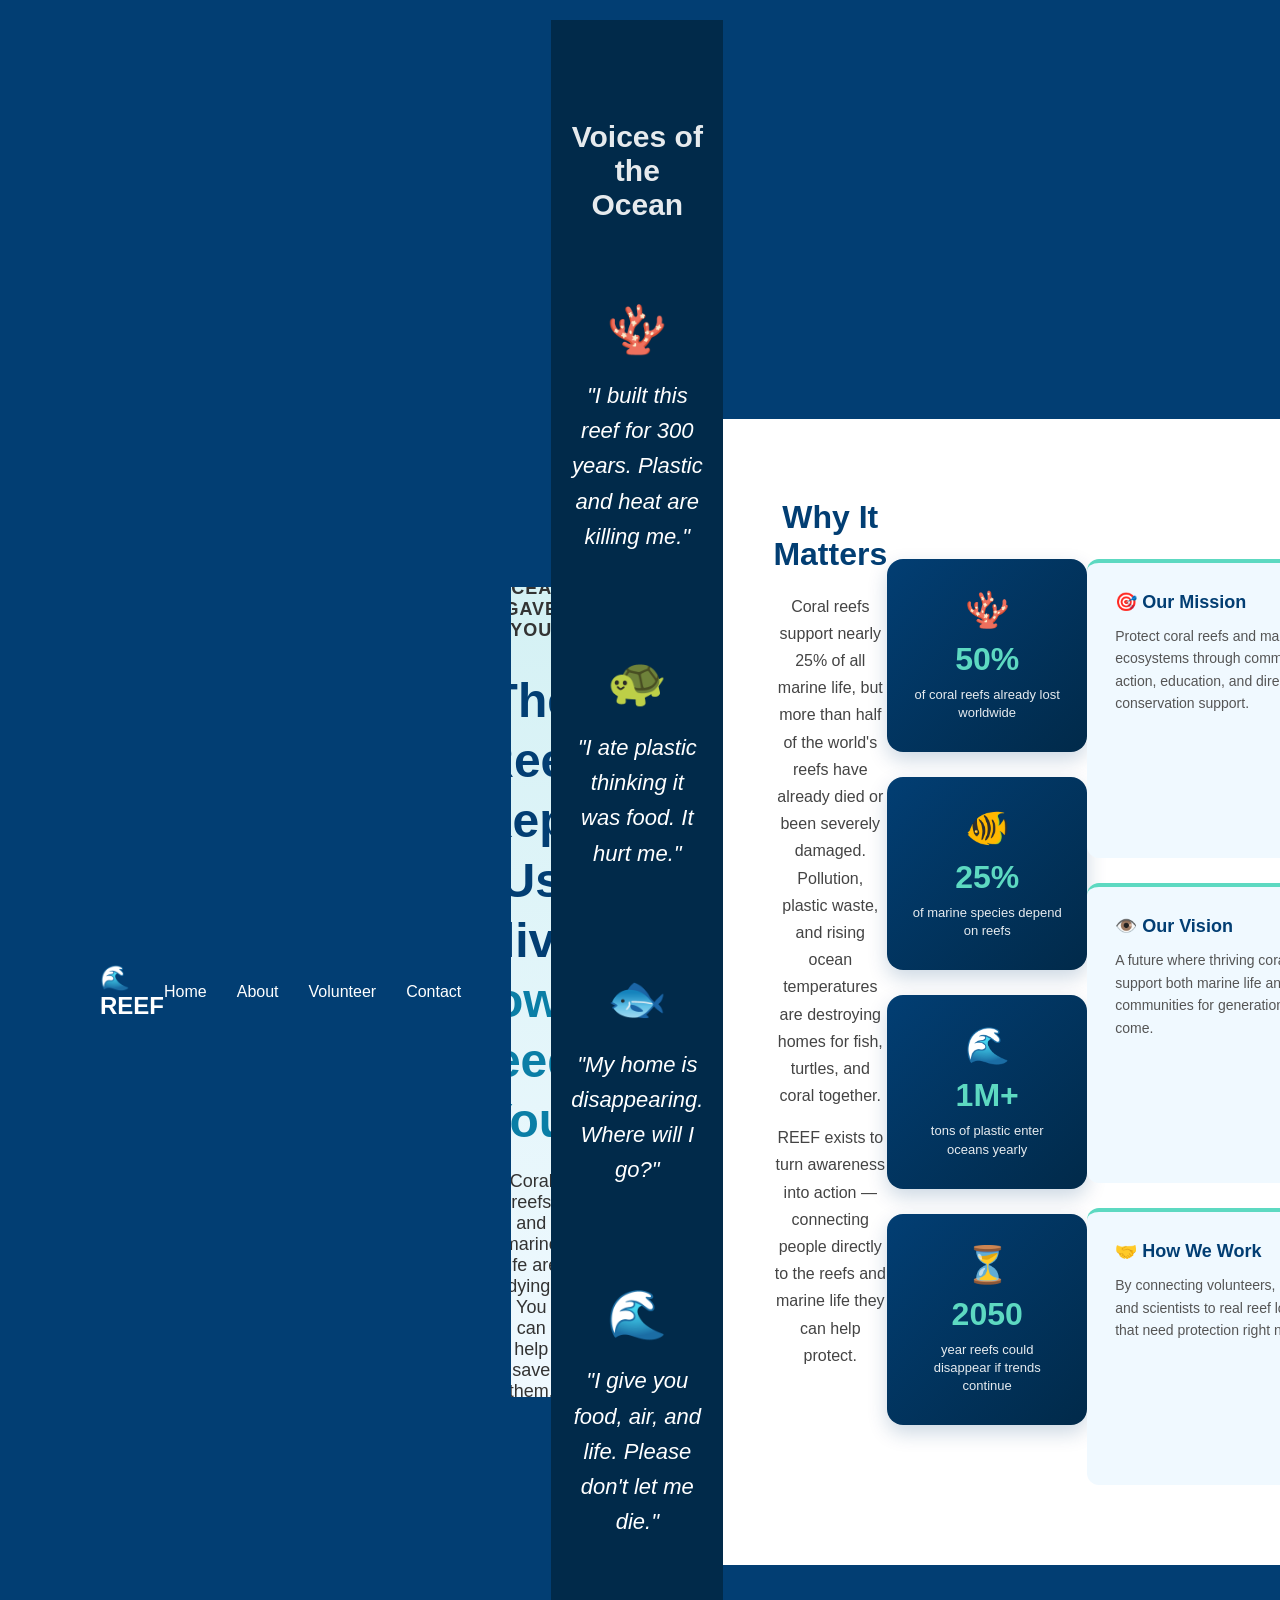
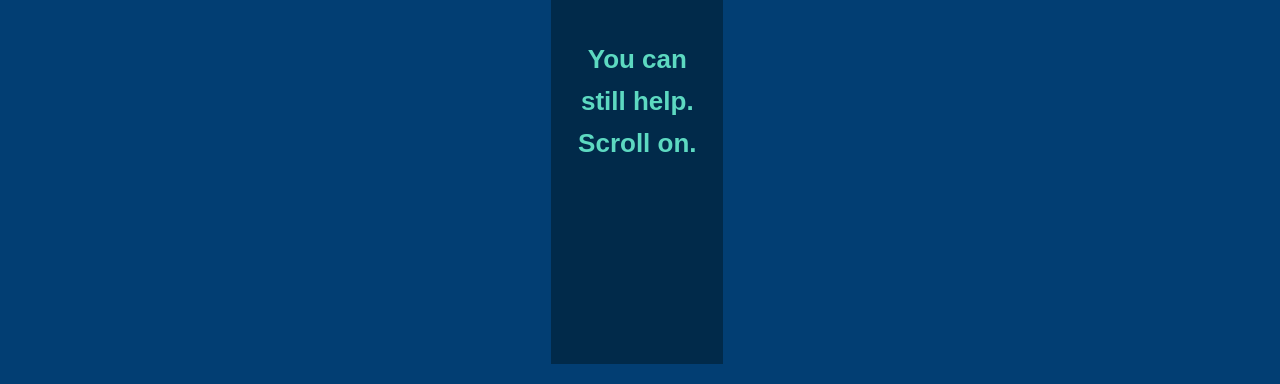
==== commit 58dfca7a: "effects added" ====
--- a/index.html
+++ b/index.html
@@ -8,6 +8,14 @@
 </head>
 
 <body>
+
+  <body>
+
+  <!-- OCEAN EFFECTS - BUBBLES & FISH -->
+  <div class="ocean-effects" id="oceanEffects"></div>
+
+  <!-- NAVBAR -->
+  <nav class="navbar">
 
   <!-- NAVBAR -->
   <nav class="navbar">
--- a/style.css
+++ b/style.css
@@ -767,4 +767,68 @@
   margin-top: 10px;
   padding-top: 16px;
   border-top: 1px solid #eee;
+}
+
+/* OCEAN EFFECTS - BUBBLES & FISH */
+.ocean-effects {
+  position: fixed;
+  top: 0;
+  left: 0;
+  width: 100%;
+  height: 100%;
+  pointer-events: none;
+  overflow: hidden;
+  z-index: 5;
+}
+
+.navbar {
+  position: relative;
+  z-index: 10;
+}
+
+.bubble {
+  position: absolute;
+  bottom: -50px;
+  background: radial-gradient(circle at 30% 30%, rgba(255,255,255,0.85), rgba(93,217,193,0.15));
+  border-radius: 50%;
+  animation-name: bubbleRise;
+  animation-timing-function: linear;
+  animation-iteration-count: infinite;
+}
+
+@keyframes bubbleRise {
+  0% {
+    transform: translateY(0) translateX(0);
+    opacity: 0.8;
+  }
+  100% {
+    transform: translateY(-110vh) translateX(20px);
+    opacity: 0;
+  }
+}
+
+.fish {
+  position: absolute;
+  opacity: 0.85;
+  animation-timing-function: linear;
+  animation-iteration-count: infinite;
+}
+
+.fish-right {
+  animation-name: fishSwimRight;
+}
+
+.fish-left {
+  animation-name: fishSwimLeft;
+  transform: scaleX(-1);
+}
+
+@keyframes fishSwimRight {
+  from { left: -60px; }
+  to   { left: 105%; }
+}
+
+@keyframes fishSwimLeft {
+  from { left: 105%; transform: scaleX(-1); }
+  to   { left: -60px; transform: scaleX(-1); }
 }
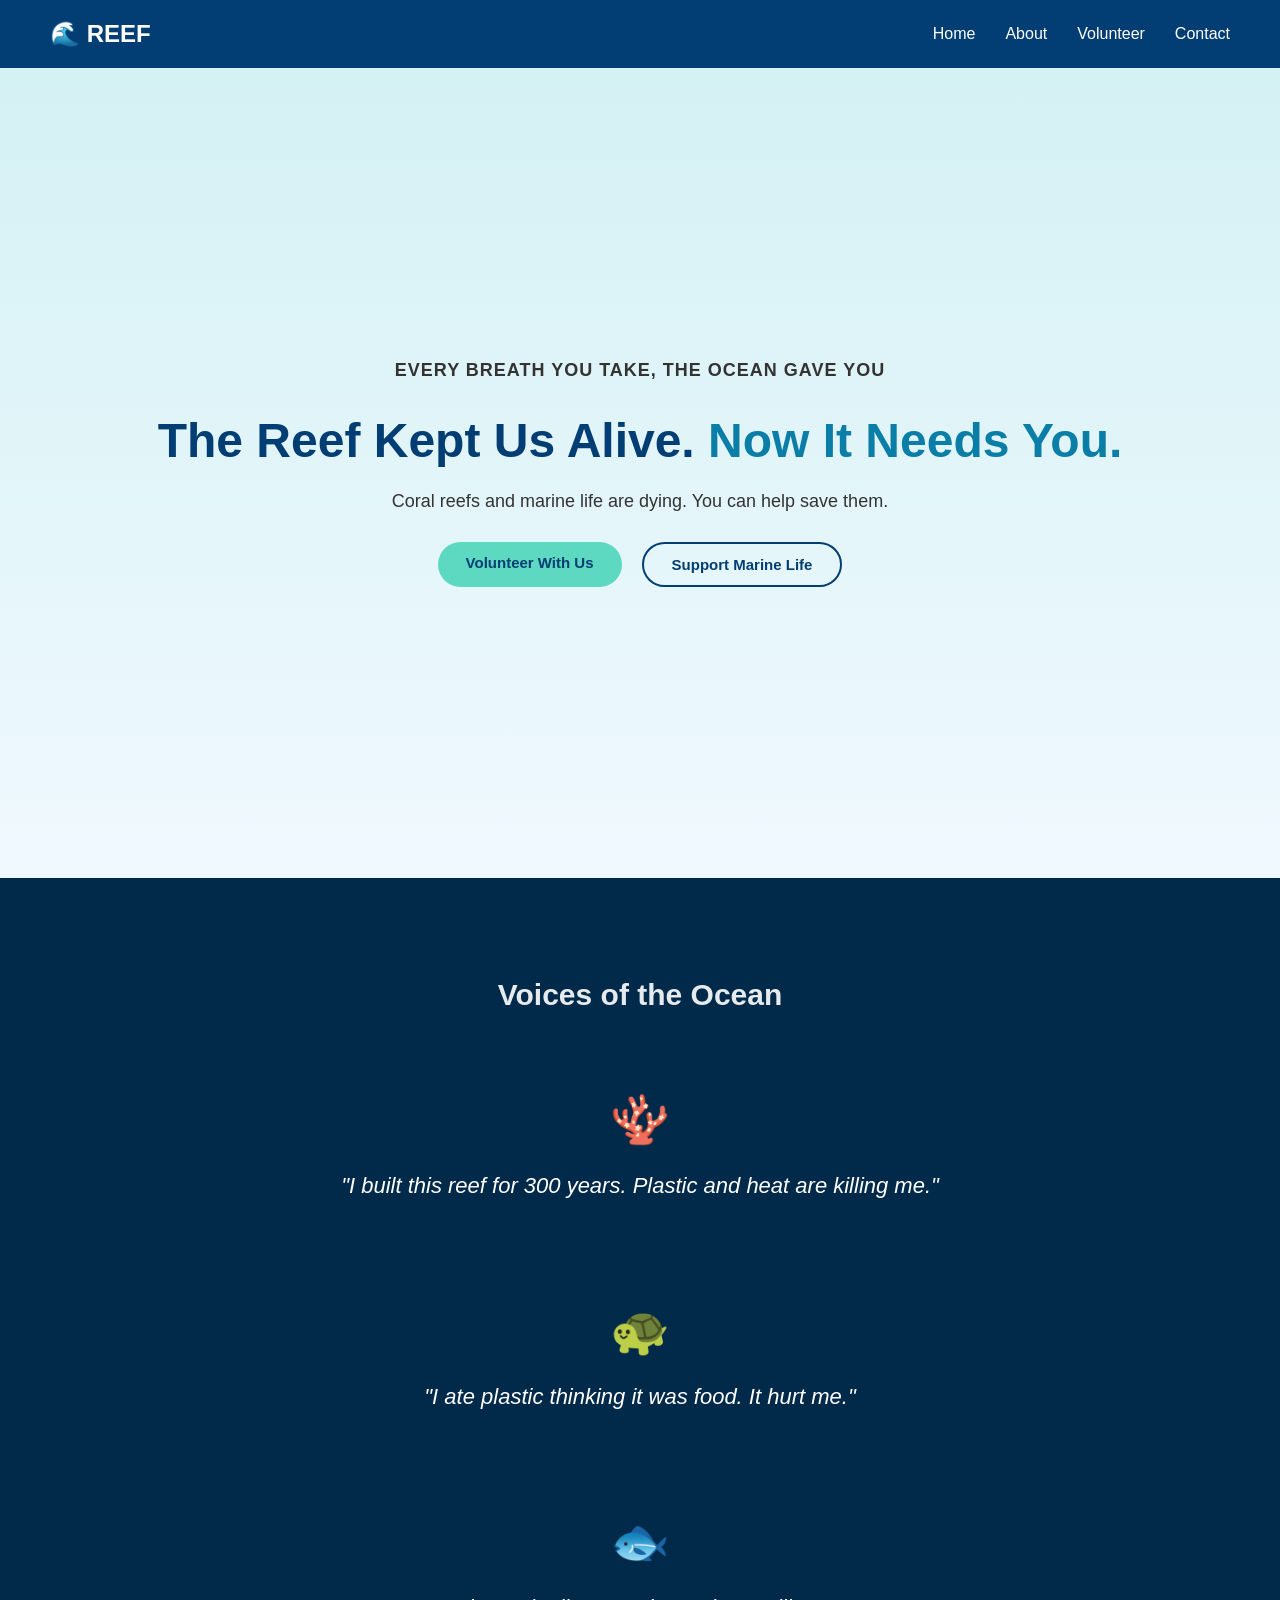
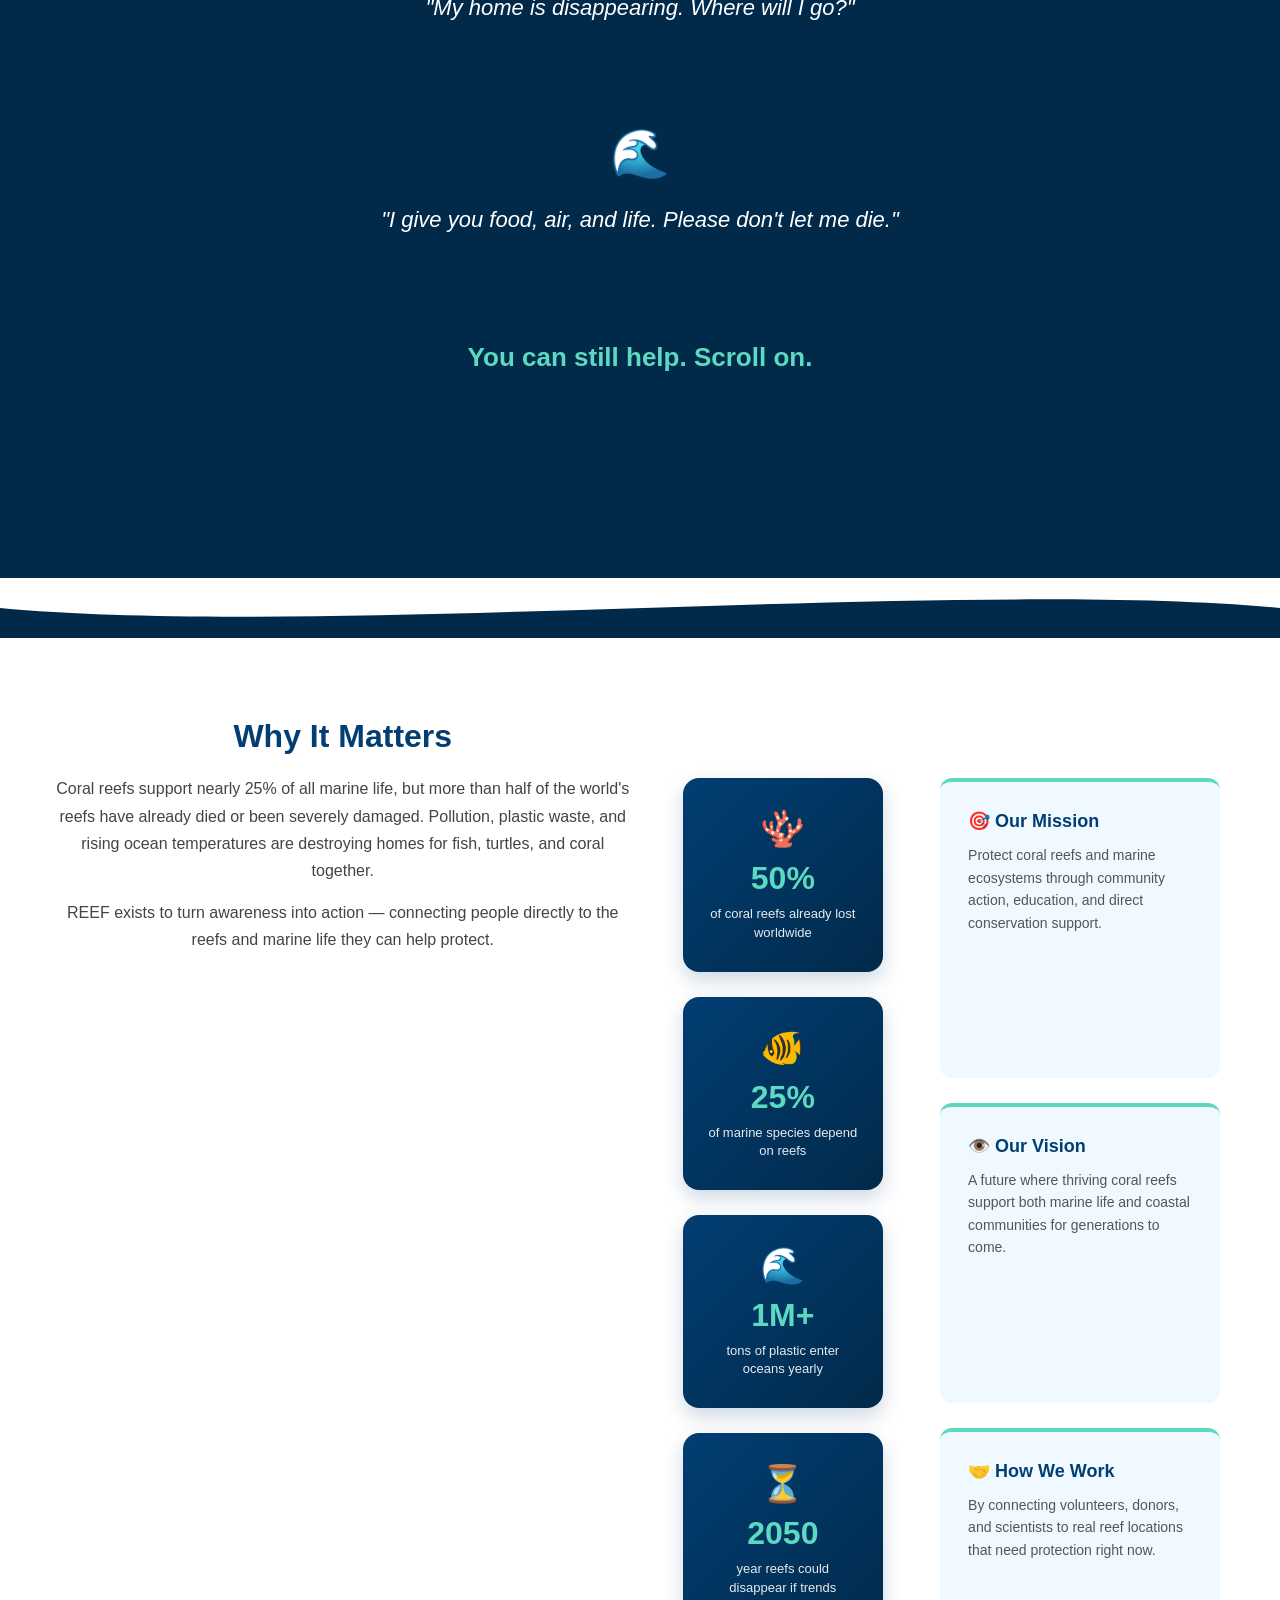
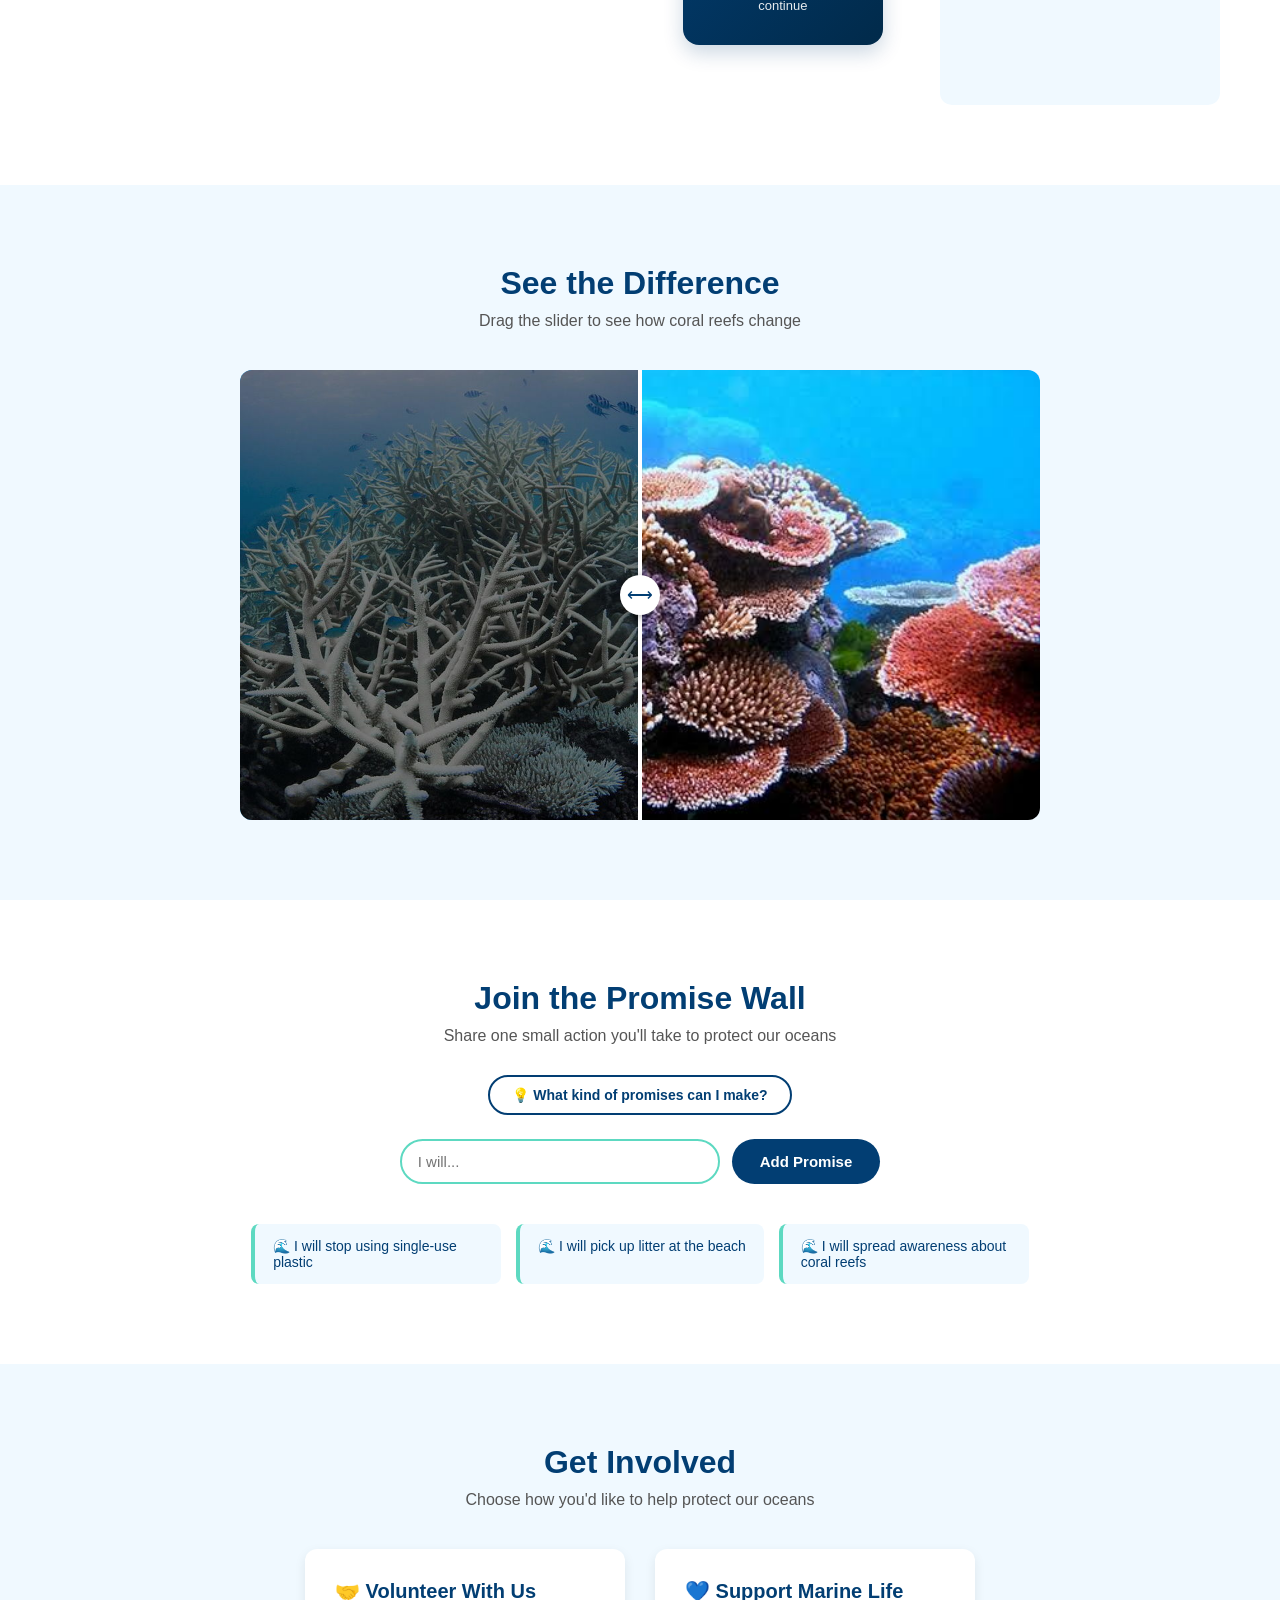
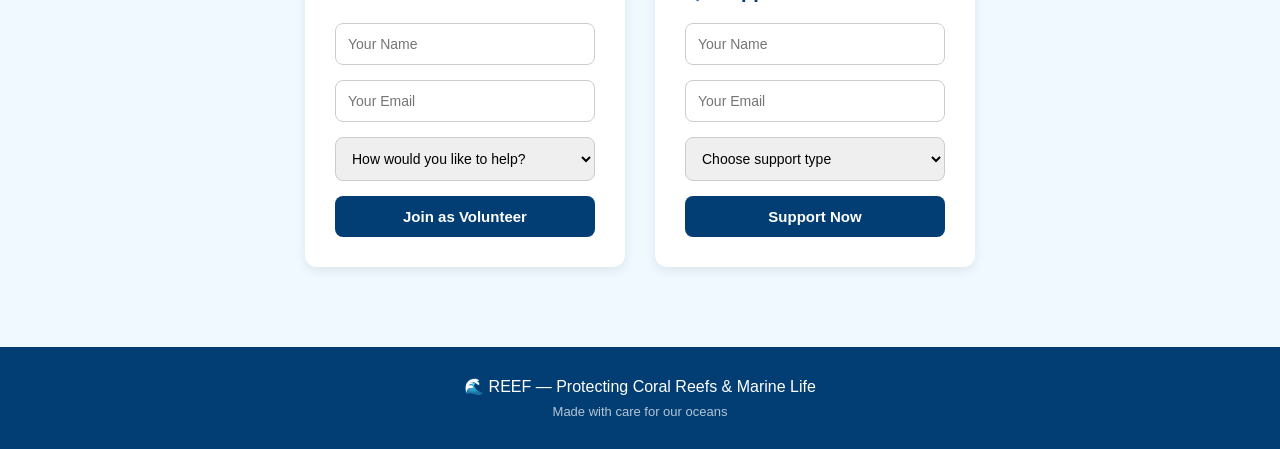
==== commit 3c968243: "earased changes" ====
--- a/index.html
+++ b/index.html
@@ -8,14 +8,6 @@
 </head>
 
 <body>
-
-  <body>
-
-  <!-- OCEAN EFFECTS - BUBBLES & FISH -->
-  <div class="ocean-effects" id="oceanEffects"></div>
-
-  <!-- NAVBAR -->
-  <nav class="navbar">
 
   <!-- NAVBAR -->
   <nav class="navbar">
--- a/style.css
+++ b/style.css
@@ -767,68 +767,4 @@
   margin-top: 10px;
   padding-top: 16px;
   border-top: 1px solid #eee;
-}
-
-/* OCEAN EFFECTS - BUBBLES & FISH */
-.ocean-effects {
-  position: fixed;
-  top: 0;
-  left: 0;
-  width: 100%;
-  height: 100%;
-  pointer-events: none;
-  overflow: hidden;
-  z-index: 5;
-}
-
-.navbar {
-  position: relative;
-  z-index: 10;
-}
-
-.bubble {
-  position: absolute;
-  bottom: -50px;
-  background: radial-gradient(circle at 30% 30%, rgba(255,255,255,0.85), rgba(93,217,193,0.15));
-  border-radius: 50%;
-  animation-name: bubbleRise;
-  animation-timing-function: linear;
-  animation-iteration-count: infinite;
-}
-
-@keyframes bubbleRise {
-  0% {
-    transform: translateY(0) translateX(0);
-    opacity: 0.8;
-  }
-  100% {
-    transform: translateY(-110vh) translateX(20px);
-    opacity: 0;
-  }
-}
-
-.fish {
-  position: absolute;
-  opacity: 0.85;
-  animation-timing-function: linear;
-  animation-iteration-count: infinite;
-}
-
-.fish-right {
-  animation-name: fishSwimRight;
-}
-
-.fish-left {
-  animation-name: fishSwimLeft;
-  transform: scaleX(-1);
-}
-
-@keyframes fishSwimRight {
-  from { left: -60px; }
-  to   { left: 105%; }
-}
-
-@keyframes fishSwimLeft {
-  from { left: 105%; transform: scaleX(-1); }
-  to   { left: -60px; transform: scaleX(-1); }
 }
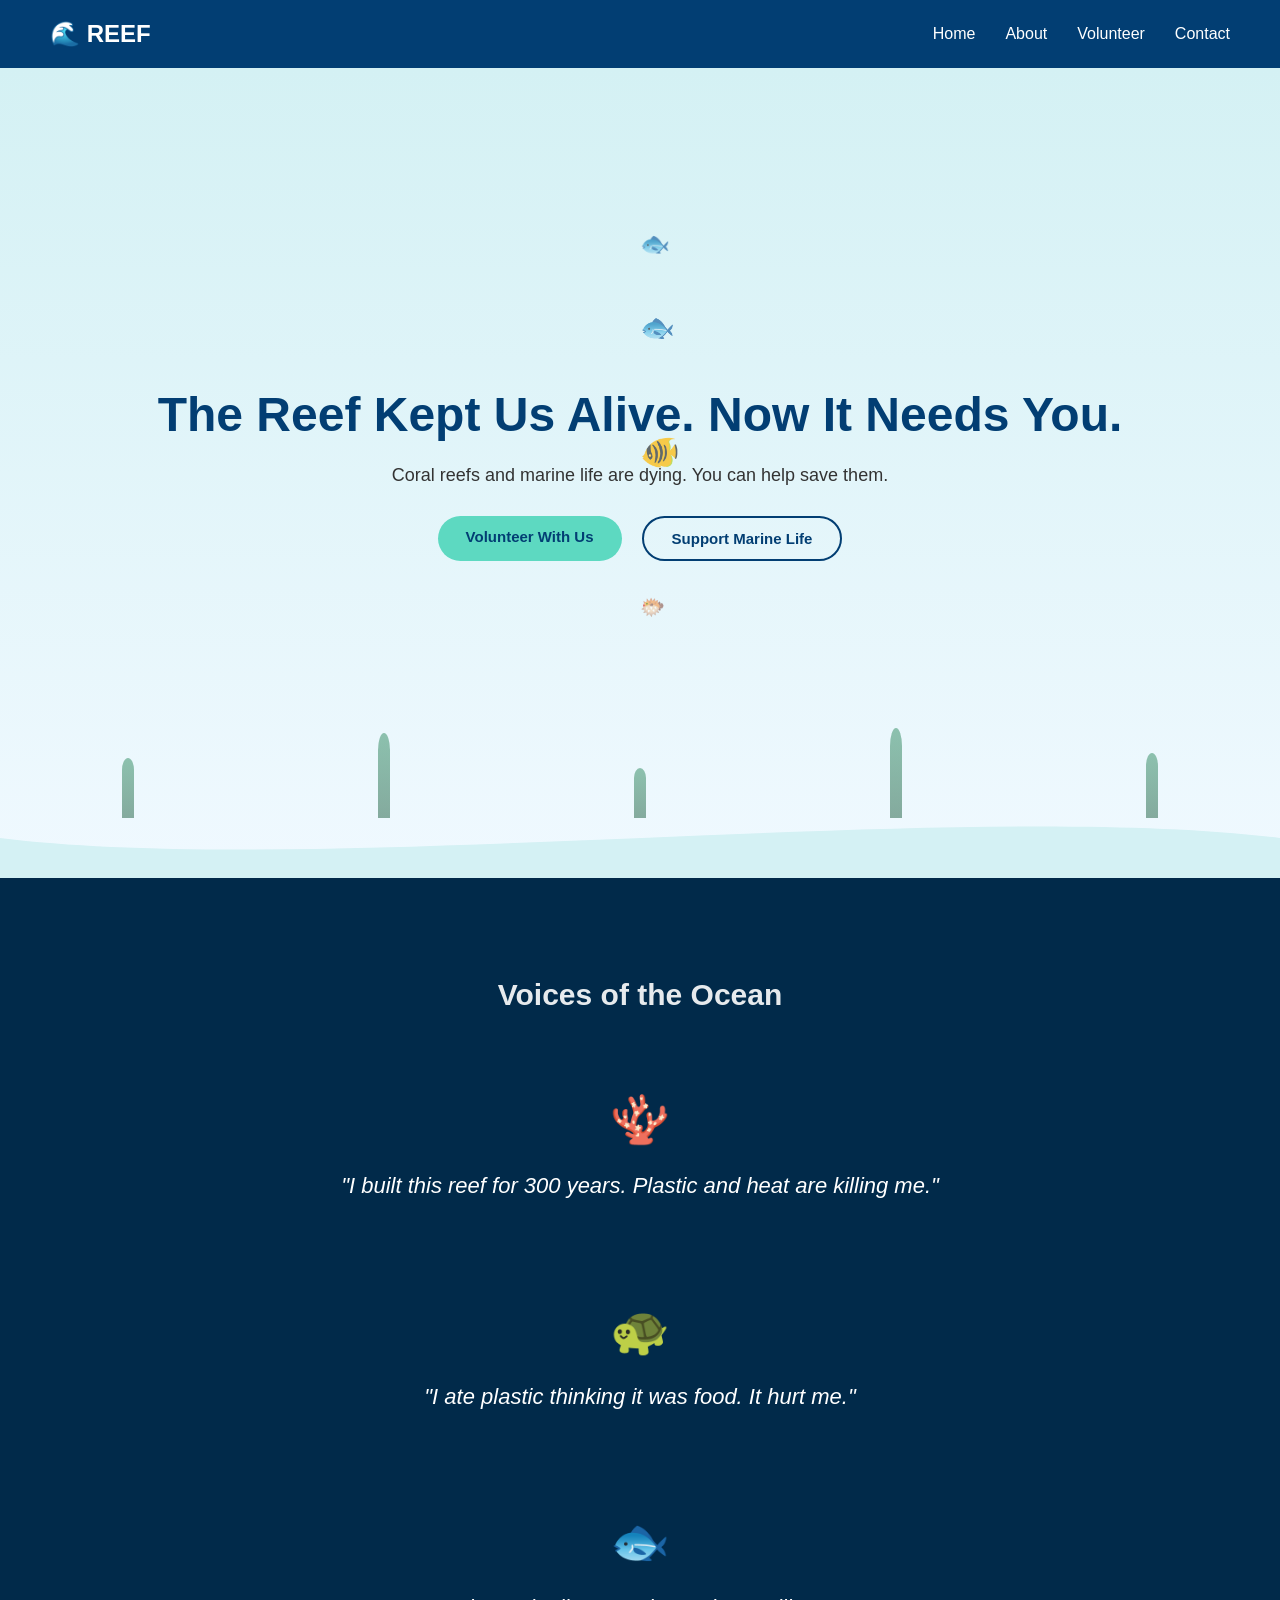
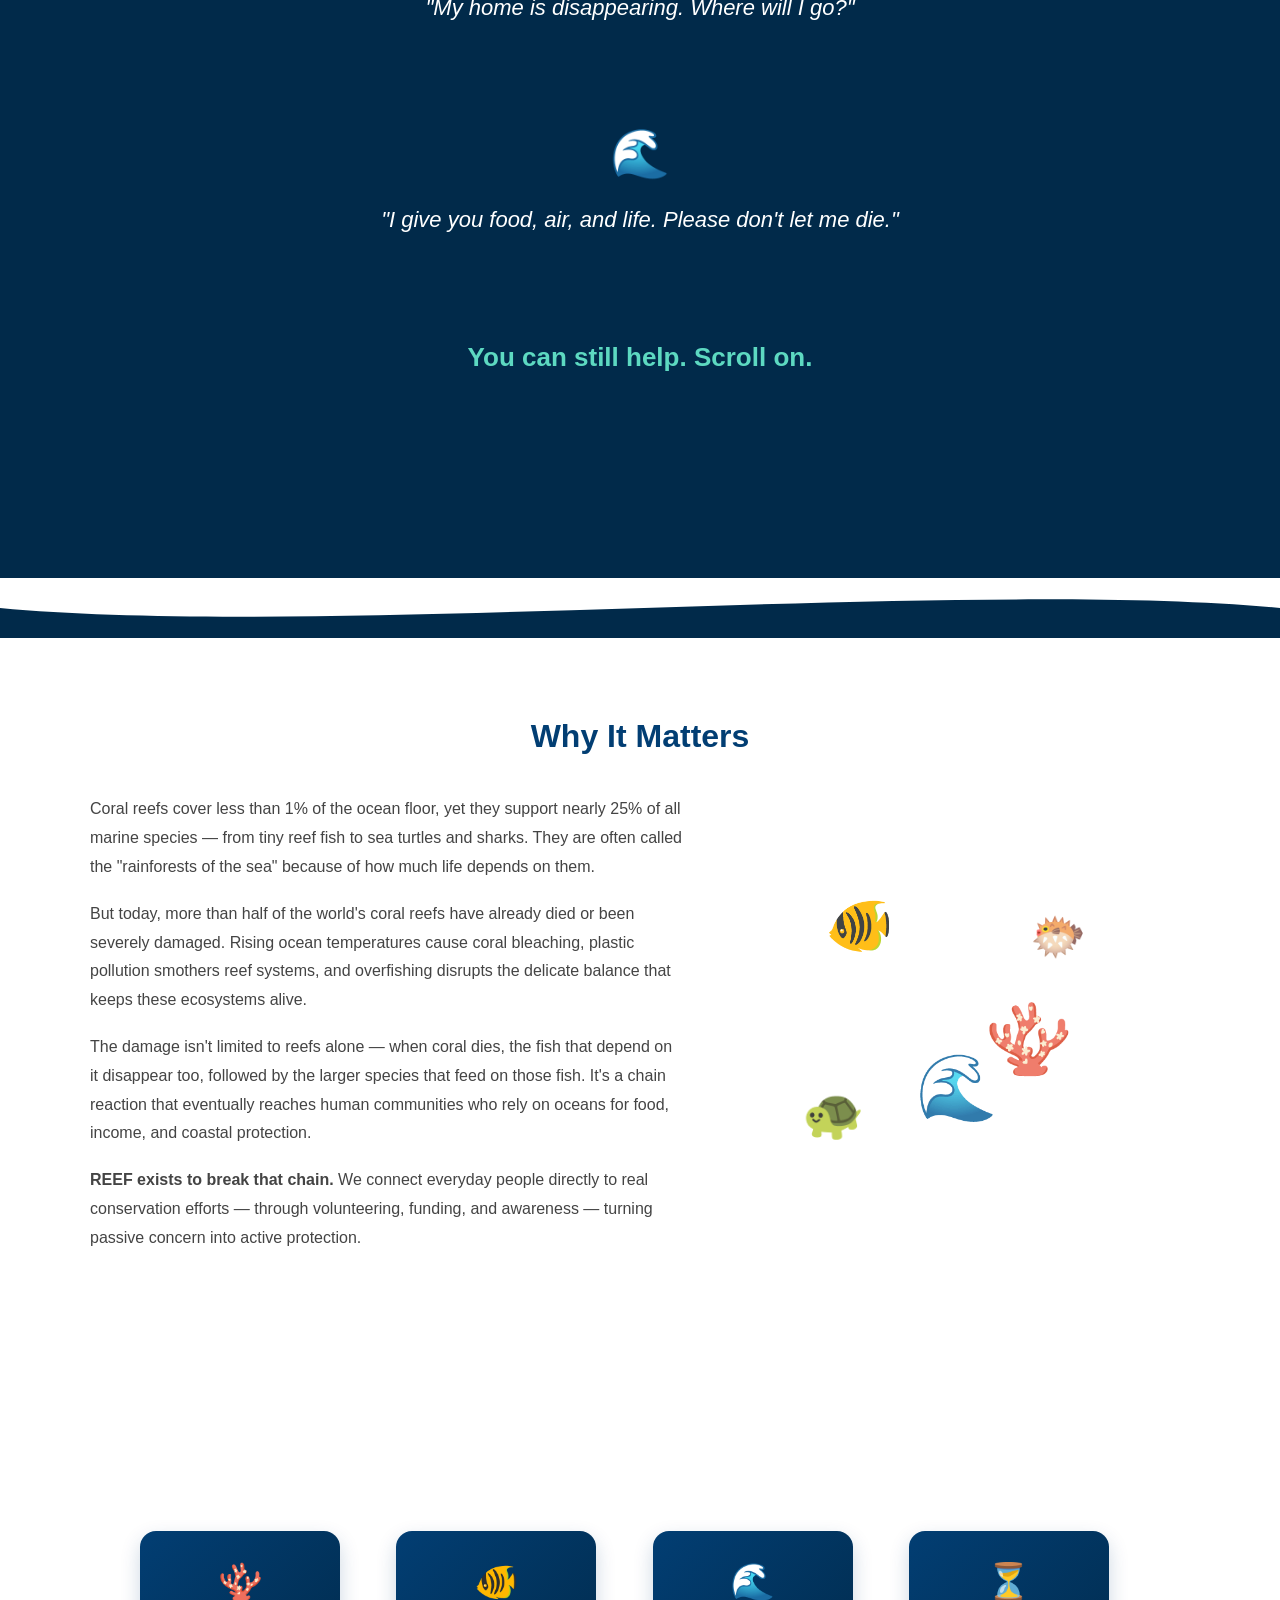
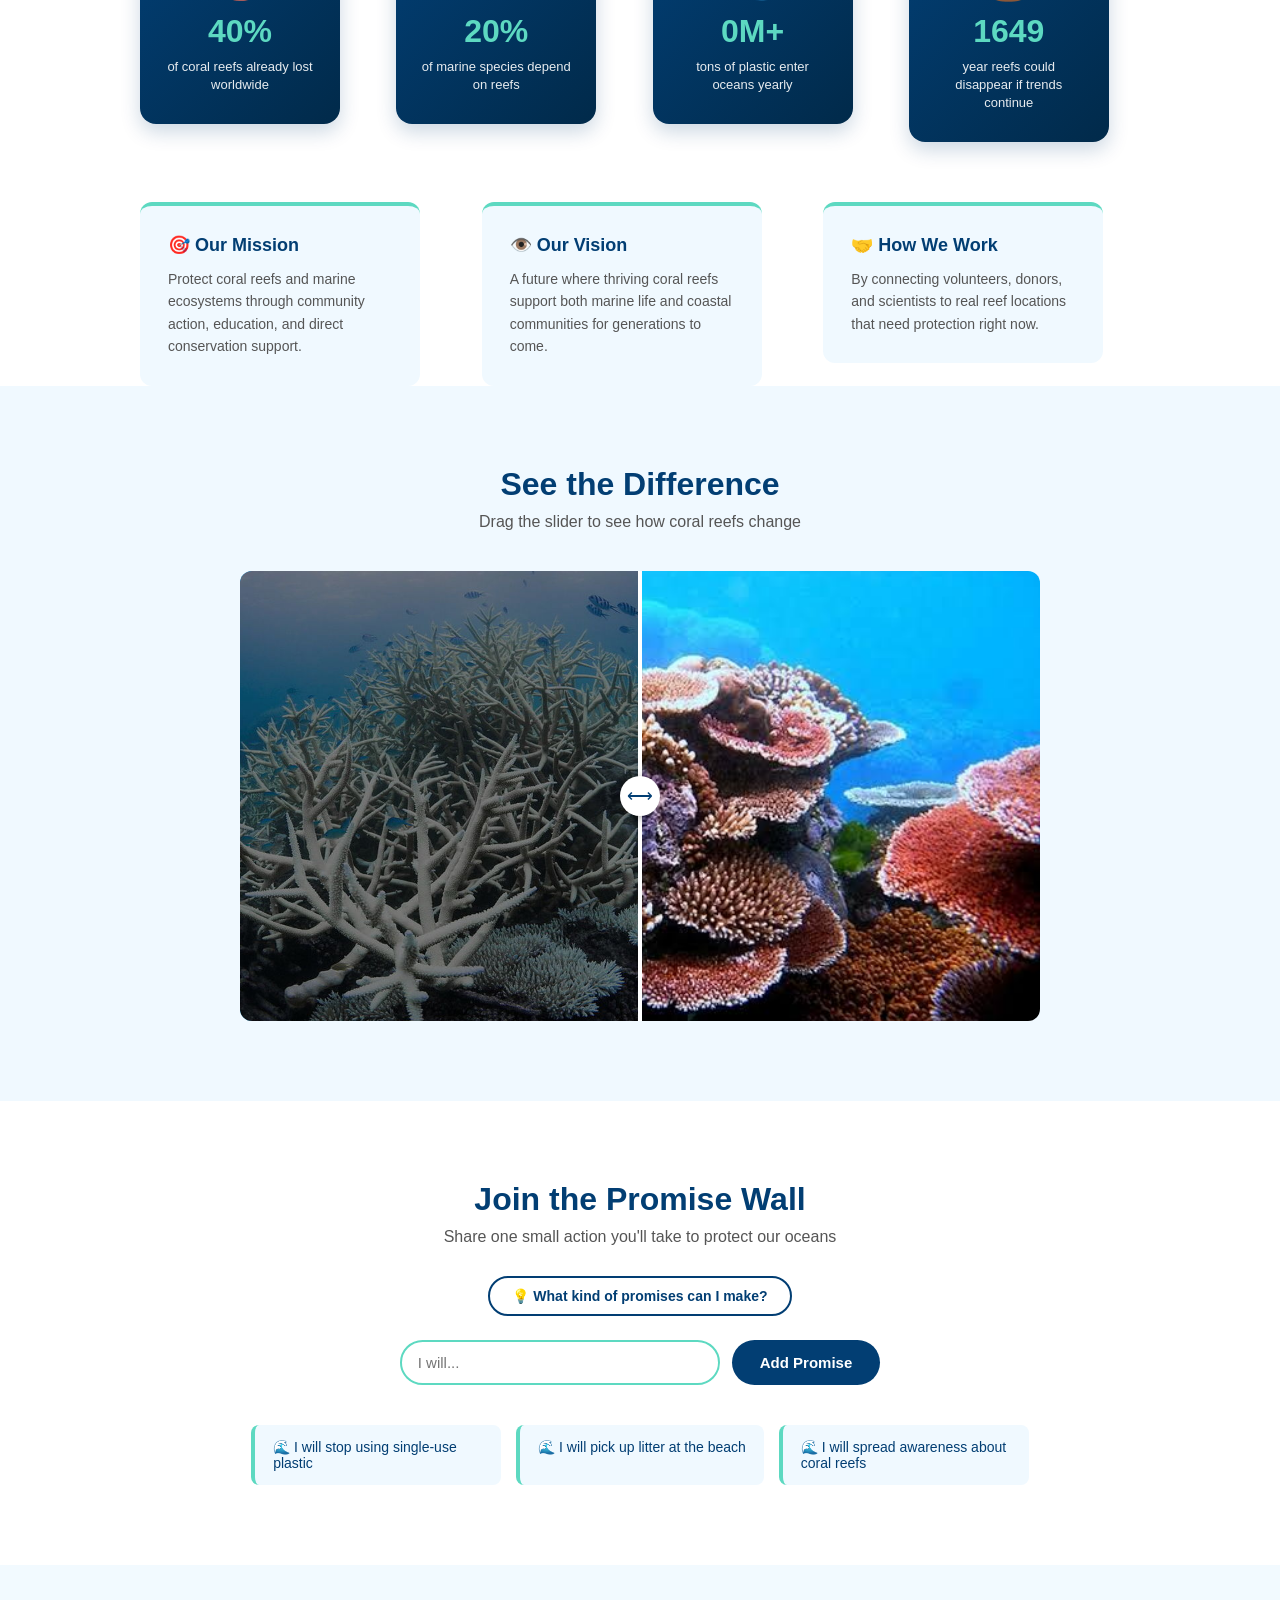
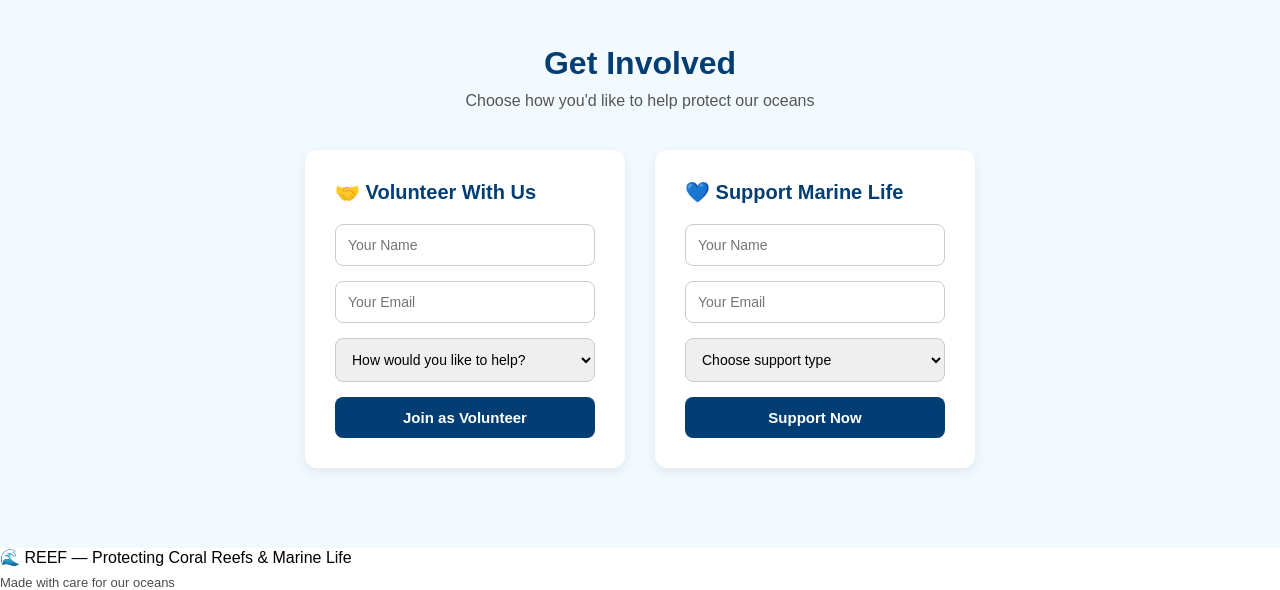
==== commit a2cfeffc: "animation added" ====
--- a/index.html
+++ b/index.html
@@ -8,6 +8,24 @@
 </head>
 
 <body>
+  <!-- GLOBAL OCEAN BACKGROUND -->
+  <div class="ocean-bg">
+    <div class="ocean-fish gf-1">🐟</div>
+    <div class="ocean-fish gf-2">🐠</div>
+    <div class="ocean-fish gf-3">🐡</div>
+    <div class="ocean-fish gf-4">🐟</div>
+    <div class="ocean-fish gf-5">🐠</div>
+    <div class="ocean-fish gf-6">🐙</div>
+
+    <div class="ocean-bubbles">
+      <span></span><span></span><span></span><span></span><span></span>
+      <span></span><span></span><span></span><span></span><span></span>
+      <span></span><span></span>
+    </div>
+
+    <div class="coral-silhouette left">🪸</div>
+    <div class="coral-silhouette right">🪸</div>
+  </div>
 
   <!-- NAVBAR -->
   <nav class="navbar">
@@ -24,12 +42,39 @@
 
  <!-- HERO SECTION -->
   <section id="home" class="hero">
-  <p class="hero-eyebrow">Every breath you take, the ocean gave you</p>
-  <h1>The Reef Kept Us Alive. <span class="highlight">Now It Needs You.</span></h1>
+  <div class="light-rays"></div>
+
+  <div class="swimming-fish">
+    <span class="fish fish-1">🐟</span>
+    <span class="fish fish-2">🐠</span>
+    <span class="fish fish-3">🐡</span>
+    <span class="fish fish-4">🐟</span>
+  </div>
+
+  <div class="bubbles">
+    <span></span><span></span><span></span><span></span><span></span>
+    <span></span><span></span><span></span><span></span><span></span>
+  </div>
+
+  <h1>The Reef Kept Us Alive. Now It Needs You.</h1>
   <p>Coral reefs and marine life are dying. You can help save them.</p>
   <div class="hero-buttons">
     <a href="#volunteer" class="btn btn-primary">Volunteer With Us</a>
     <a href="#support" class="btn btn-secondary">Support Marine Life</a>
+  </div>
+
+  <div class="seaweed-container">
+    <div class="seaweed sw-1"></div>
+    <div class="seaweed sw-2"></div>
+    <div class="seaweed sw-3"></div>
+    <div class="seaweed sw-4"></div>
+    <div class="seaweed sw-5"></div>
+  </div>
+
+  <div class="wave-layer">
+    <svg viewBox="0 0 1440 120" preserveAspectRatio="none">
+      <path d="M0,60 C360,120 1080,0 1440,60 L1440,120 L0,120 Z" fill="#d4f1f4"></path>
+    </svg>
   </div>
 </section>
 
@@ -73,37 +118,61 @@
  
   <!-- ABOUT SECTION -->
   <section id="about" class="about">
-    <div class="about-content">
-      <h2>Why It Matters</h2>
-      <p>Coral reefs support nearly 25% of all marine life, but more than half of the world's reefs have already died or been severely damaged. Pollution, plastic waste, and rising ocean temperatures are destroying homes for fish, turtles, and coral together.</p>
-      <p>REEF exists to turn awareness into action — connecting people directly to the reefs and marine life they can help protect.</p>
-    </div>
+  <h2>Why It Matters</h2>
+
+  <div class="about-grid">
+    <div class="about-text">
+      <p>Coral reefs cover less than 1% of the ocean floor, yet they support nearly 25% of all marine species — from tiny reef fish to sea turtles and sharks. They are often called the "rainforests of the sea" because of how much life depends on them.</p>
+      <p>But today, more than half of the world's coral reefs have already died or been severely damaged. Rising ocean temperatures cause coral bleaching, plastic pollution smothers reef systems, and overfishing disrupts the delicate balance that keeps these ecosystems alive.</p>
+      <p>The damage isn't limited to reefs alone — when coral dies, the fish that depend on it disappear too, followed by the larger species that feed on those fish. It's a chain reaction that eventually reaches human communities who rely on oceans for food, income, and coastal protection.</p>
+      <p><strong>REEF exists to break that chain.</strong> We connect everyday people directly to real conservation efforts — through volunteering, funding, and awareness — turning passive concern into active protection.</p>
+    </div>
+
+    <div class="about-visual">
+      <div class="floating-icon icon-1">🐠</div>
+      <div class="floating-icon icon-2">🪸</div>
+      <div class="floating-icon icon-3">🐢</div>
+      <div class="floating-icon icon-4">🐡</div>
+      <div class="floating-icon icon-5">🌊</div>
+    </div>
+  </div>
+
+  <div class="stats-container">
+    <!-- your 4 stat cards, unchanged -->
+  </div>
+
+  <div class="mission-grid">
+    <!-- your 3 mission cards, unchanged -->
+  </div>
+</section>
 
     <div class="stats-container">
-      <div class="stat-card">
-        <div class="stat-icon">🪸</div>
-        <div class="stat-number">50%</div>
-        <div class="stat-label">of coral reefs already lost worldwide</div>
-      </div>
-
-      <div class="stat-card">
-        <div class="stat-icon">🐠</div>
-        <div class="stat-number">25%</div>
-        <div class="stat-label">of marine species depend on reefs</div>
-      </div>
-
-      <div class="stat-card">
-        <div class="stat-icon">🌊</div>
-        <div class="stat-number">1M+</div>
-        <div class="stat-label">tons of plastic enter oceans yearly</div>
-      </div>
-
-      <div class="stat-card">
-        <div class="stat-icon">⏳</div>
-        <div class="stat-number">2050</div>
-        <div class="stat-label">year reefs could disappear if trends continue</div>
-      </div>
-    </div>
+
+  <div class="stat-card reveal">
+    <div class="stat-icon">🪸</div>
+    <div class="stat-number" data-target="50" data-suffix="%">0%</div>
+    <div class="stat-label">of coral reefs already lost worldwide</div>
+  </div>
+
+  <div class="stat-card reveal">
+    <div class="stat-icon">🐠</div>
+    <div class="stat-number" data-target="25" data-suffix="%">0%</div>
+    <div class="stat-label">of marine species depend on reefs</div>
+  </div>
+
+  <div class="stat-card reveal">
+    <div class="stat-icon">🌊</div>
+    <div class="stat-number" data-target="1" data-suffix="M+">0M+</div>
+    <div class="stat-label">tons of plastic enter oceans yearly</div>
+  </div>
+
+  <div class="stat-card reveal">
+    <div class="stat-icon">⏳</div>
+    <div class="stat-number" data-target="2050" data-suffix="">0</div>
+    <div class="stat-label">year reefs could disappear if trends continue</div>
+  </div>
+
+</div>
 
     <div class="mission-grid">
       <div class="mission-item">
--- a/style.css
+++ b/style.css
@@ -106,9 +106,8 @@
 /* ABOUT SECTION */
 .about {
   padding: 80px 50px;
-  background-color: white;
-  display: flex;
-  justify-content: center;
+  background-color: rgba(255, 255, 255, 0.92);
+  text-align: center;
 }
 
 .about-content {
@@ -371,11 +370,10 @@
 }
 
 /* FOOTER */
-.footer {
-  background-color: #023e73;
-  color: white;
-  text-align: center;
-  padding: 30px;
+.forms-section {
+  padding: 80px 50px;
+  background-color: rgba(240, 249, 255, 0.85);
+  text-align: center;
 }
 
 .footer-small {
@@ -386,6 +384,7 @@
 
 /* RESPONSIVE - applies only on screens smaller than 768px (tablets/phones) */
 @media (max-width: 768px) {
+  
 
   .navbar {
     flex-direction: column;
@@ -407,6 +406,19 @@
   .hero h1 {
     font-size: 32px;
   }
+  .form-card {
+    width: 100%;
+    max-width: 320px;
+  }
+
+  .about-grid {
+    grid-template-columns: 1fr;
+  }
+
+  .about-visual {
+    height: 200px;
+    order: -1;
+  }
 
   .hero p {
     font-size: 16px;
@@ -419,12 +431,16 @@
   }
 
   .about {
-    padding: 50px 20px;
-  }
-
-  .about-content h2 {
-    font-size: 26px;
-  }
+  padding: 80px 50px;
+  background-color: rgba(255, 255, 255, 0.92);
+  text-align: center;
+}
+
+.about-content {
+  max-width: 750px;
+  margin: 0 auto 20px auto;
+  text-align: center;
+}
 
   .comparison-container {
     max-width: 100%;
@@ -432,12 +448,16 @@
   }
 
   .slider-section {
-    padding: 50px 20px;
-  }
+  padding: 80px 50px;
+  background-color: rgba(240, 249, 255, 0.85);
+  text-align: center;
+}
 
   .promise-section {
-    padding: 50px 20px;
-  }
+  padding: 80px 50px;
+  background-color: rgba(255, 255, 255, 0.92);
+  text-align: center;
+}
 
   .promise-input-box {
     flex-direction: column;
@@ -450,8 +470,11 @@
   }
 
   .forms-section {
-    padding: 50px 20px;
-  }
+  padding: 80px 50px;
+  background-color: rgba(240, 249, 255, 0.85);
+  text-align: center;
+}
+
 
   .forms-container {
     flex-direction: column;
@@ -517,11 +540,11 @@
 }
 /* STATS CARDS */
 .stats-container {
-  display: flex;
-  justify-content: center;
+  display: grid;
+  grid-template-columns: repeat(auto-fit, minmax(200px, 1fr));
   gap: 25px;
-  flex-wrap: wrap;
-  margin: 60px 0;
+  margin: 60px auto;
+  max-width: 1000px;
 }
 
 .stat-card {
@@ -559,16 +582,23 @@
 
 /* MISSION GRID */
 .mission-grid {
-  display: flex;
-  justify-content: center;
+  display: grid;
+  grid-template-columns: repeat(auto-fit, minmax(260px, 1fr));
   gap: 25px;
-  flex-wrap: wrap;
-  margin-top: 60px;
+  margin-top: 40px;
   max-width: 1000px;
   margin-left: auto;
   margin-right: auto;
-}
-
+  align-items: start;   /* NEW */
+}
+.stats-container {
+  display: grid;
+  grid-template-columns: repeat(auto-fit, minmax(200px, 1fr));
+  gap: 25px;
+  margin: 60px auto;
+  max-width: 1000px;
+  align-items: start;   /* NEW: stops cards from stretching to fill row height */
+}
 .mission-item {
   background-color: #f0f9ff;
   padding: 28px;
@@ -767,4 +797,226 @@
   margin-top: 10px;
   padding-top: 16px;
   border-top: 1px solid #eee;
+}/* SWIMMING FISH */
+.swimming-fish {
+  position: absolute;
+  top: 0;
+  left: 0;
+  width: 100%;
+  height: 100%;
+  overflow: hidden;
+  pointer-events: none;
+  z-index: 1;
+}
+
+.fish {
+  position: absolute;
+  font-size: 28px;
+  animation: swim linear infinite;
+  opacity: 0.7;
+}
+
+.fish-1 { top: 20%; animation-duration: 18s; animation-delay: 0s; font-size: 24px; }
+.fish-2 { top: 45%; animation-duration: 22s; animation-delay: 4s; font-size: 32px; }
+.fish-3 { top: 65%; animation-duration: 16s; animation-delay: 2s; font-size: 20px; }
+.fish-4 { top: 30%; animation-duration: 25s; animation-delay: 8s; font-size: 28px; }
+
+@keyframes swim {
+  0% {
+    left: -50px;
+    transform: scaleX(1);
+  }
+  49% {
+    transform: scaleX(1);
+  }
+  50% {
+    left: 100%;
+    transform: scaleX(-1);
+  }
+  99% {
+    transform: scaleX(-1);
+  }
+  100% {
+    left: -50px;
+    transform: scaleX(1);
+  }
+}
+
+/* SEAWEED AT BOTTOM */
+.seaweed-container {
+  position: absolute;
+  bottom: 60px;
+  left: 0;
+  width: 100%;
+  height: 100px;
+  display: flex;
+  justify-content: space-around;
+  align-items: flex-end;
+  z-index: 1;
+  pointer-events: none;
+}
+
+.seaweed {
+  width: 12px;
+  height: 70px;
+  background: linear-gradient(180deg, #2d8a5f, #1a5c3d);
+  border-radius: 50% 50% 0 0 / 20% 20% 0 0;
+  transform-origin: bottom center;
+  animation: sway ease-in-out infinite;
+  opacity: 0.5;
+}
+
+.sw-1 { height: 60px; animation-duration: 4s; }
+.sw-2 { height: 85px; animation-duration: 5s; animation-delay: 0.5s; }
+.sw-3 { height: 50px; animation-duration: 3.5s; animation-delay: 1s; }
+.sw-4 { height: 90px; animation-duration: 4.5s; animation-delay: 1.5s; }
+.sw-5 { height: 65px; animation-duration: 5.5s; animation-delay: 0.3s; }
+
+@keyframes sway {
+  0%, 100% { transform: rotate(-8deg); }
+  50% { transform: rotate(8deg); }
+}
+
+/* WAVE LAYER AT BOTTOM OF HERO */
+.wave-layer {
+  position: absolute;
+  bottom: 0;
+  left: 0;
+  width: 100%;
+  line-height: 0;
+  z-index: 1;
+}
+
+.wave-layer svg {
+  width: 100%;
+  height: 80px;
+  display: block;
+}
+
+/* keep text above all background layers */
+.hero h1, .hero p, .hero-buttons {
+  position: relative;
+  z-index: 3;
+}
+/* GLOBAL OCEAN BACKGROUND - sits behind entire site */
+.ocean-bg {
+  position: fixed;
+  top: 0;
+  left: 0;
+  width: 100%;
+  height: 100%;
+  z-index: -1;
+  overflow: hidden;
+  background: linear-gradient(180deg, #04203e 0%, #0a4a6e 40%, #1a6b8c 100%);
+}
+
+/* fish swimming at different depths across whole viewport */
+.ocean-fish {
+  position: absolute;
+  font-size: 30px;
+  opacity: 0.5;
+  animation: swimAcross linear infinite;
+}
+
+.gf-1 { top: 8%;  font-size: 26px; animation-duration: 20s; animation-delay: 0s; }
+.gf-2 { top: 22%; font-size: 34px; animation-duration: 26s; animation-delay: 5s; }
+.gf-3 { top: 38%; font-size: 22px; animation-duration: 18s; animation-delay: 2s; }
+.gf-4 { top: 55%; font-size: 30px; animation-duration: 24s; animation-delay: 9s; }
+.gf-5 { top: 70%; font-size: 26px; animation-duration: 21s; animation-delay: 4s; }
+.gf-6 { top: 85%; font-size: 32px; animation-duration: 28s; animation-delay: 7s; }
+
+@keyframes swimAcross {
+  0%   { left: -60px; transform: scaleX(1); }
+  49%  { transform: scaleX(1); }
+  50%  { left: 105%;  transform: scaleX(-1); }
+  99%  { transform: scaleX(-1); }
+  100% { left: -60px; transform: scaleX(1); }
+}
+
+/* bubbles rising across whole viewport height */
+.ocean-bubbles span {
+  position: absolute;
+  bottom: -50px;
+  background-color: rgba(93, 217, 193, 0.25);
+  border-radius: 50%;
+  animation: floatUpGlobal linear infinite;
+}
+
+.ocean-bubbles span:nth-child(1)  { left: 3%;  width: 10px; height: 10px; animation-duration: 14s; animation-delay: 0s; }
+.ocean-bubbles span:nth-child(2)  { left: 12%; width: 16px; height: 16px; animation-duration: 18s; animation-delay: 3s; }
+.ocean-bubbles span:nth-child(3)  { left: 20%; width: 8px;  height: 8px;  animation-duration: 12s; animation-delay: 6s; }
+.ocean-bubbles span:nth-child(4)  { left: 30%; width: 14px; height: 14px; animation-duration: 20s; animation-delay: 1s; }
+.ocean-bubbles span:nth-child(5)  { left: 42%; width: 12px; height: 12px; animation-duration: 16s; animation-delay: 8s; }
+.ocean-bubbles span:nth-child(6)  { left: 50%; width: 18px; height: 18px; animation-duration: 22s; animation-delay: 2s; }
+.ocean-bubbles span:nth-child(7)  { left: 60%; width: 10px; height: 10px; animation-duration: 15s; animation-delay: 5s; }
+.ocean-bubbles span:nth-child(8)  { left: 68%; width: 16px; height: 16px; animation-duration: 19s; animation-delay: 9s; }
+.ocean-bubbles span:nth-child(9)  { left: 78%; width: 8px;  height: 8px;  animation-duration: 13s; animation-delay: 4s; }
+.ocean-bubbles span:nth-child(10) { left: 85%; width: 14px; height: 14px; animation-duration: 21s; animation-delay: 7s; }
+.ocean-bubbles span:nth-child(11) { left: 92%; width: 12px; height: 12px; animation-duration: 17s; animation-delay: 10s; }
+.ocean-bubbles span:nth-child(12) { left: 97%; width: 10px; height: 10px; animation-duration: 23s; animation-delay: 1s; }
+
+@keyframes floatUpGlobal {
+  0%   { transform: translateY(0); opacity: 0; }
+  10%  { opacity: 0.6; }
+  100% { transform: translateY(-1000px); opacity: 0; }
+}
+
+/* soft coral silhouettes fixed at the edges */
+.coral-silhouette {
+  position: absolute;
+  bottom: -20px;
+  font-size: 120px;
+  opacity: 0.15;
+}
+
+.coral-silhouette.left { left: -20px; }
+.coral-silhouette.right { right: -20px; transform: scaleX(-1); }
+.about h2 {
+  font-size: 32px;
+  color: #023e73;
+  margin-bottom: 40px;
+  text-align: center;
+}
+
+.about-grid {
+  display: grid;
+  grid-template-columns: 1.3fr 1fr;
+  gap: 50px;
+  max-width: 1100px;
+  margin: 0 auto;
+  align-items: center;
+}
+
+.about-text p {
+  font-size: 16px;
+  color: #444;
+  line-height: 1.8;
+  margin-bottom: 18px;
+  text-align: left;
+}
+
+.about-visual {
+  position: relative;
+  height: 350px;
+  display: flex;
+  align-items: center;
+  justify-content: center;
+}
+
+.floating-icon {
+  position: absolute;
+  font-size: 60px;
+  animation: floatGentle ease-in-out infinite;
+  opacity: 0.9;
+}
+
+.icon-1 { top: 10%;  left: 20%; font-size: 55px; animation-duration: 4s; animation-delay: 0s; }
+.icon-2 { top: 40%;  left: 55%; font-size: 70px; animation-duration: 5s; animation-delay: 0.5s; }
+.icon-3 { top: 65%;  left: 15%; font-size: 50px; animation-duration: 4.5s; animation-delay: 1s; }
+.icon-4 { top: 15%;  left: 65%; font-size: 45px; animation-duration: 3.5s; animation-delay: 1.5s; }
+.icon-5 { top: 55%;  left: 40%; font-size: 65px; animation-duration: 5.5s; animation-delay: 0.8s; }
+
+@keyframes floatGentle {
+  0%, 100% { transform: translateY(0px); }
+  50% { transform: translateY(-20px); }
 }
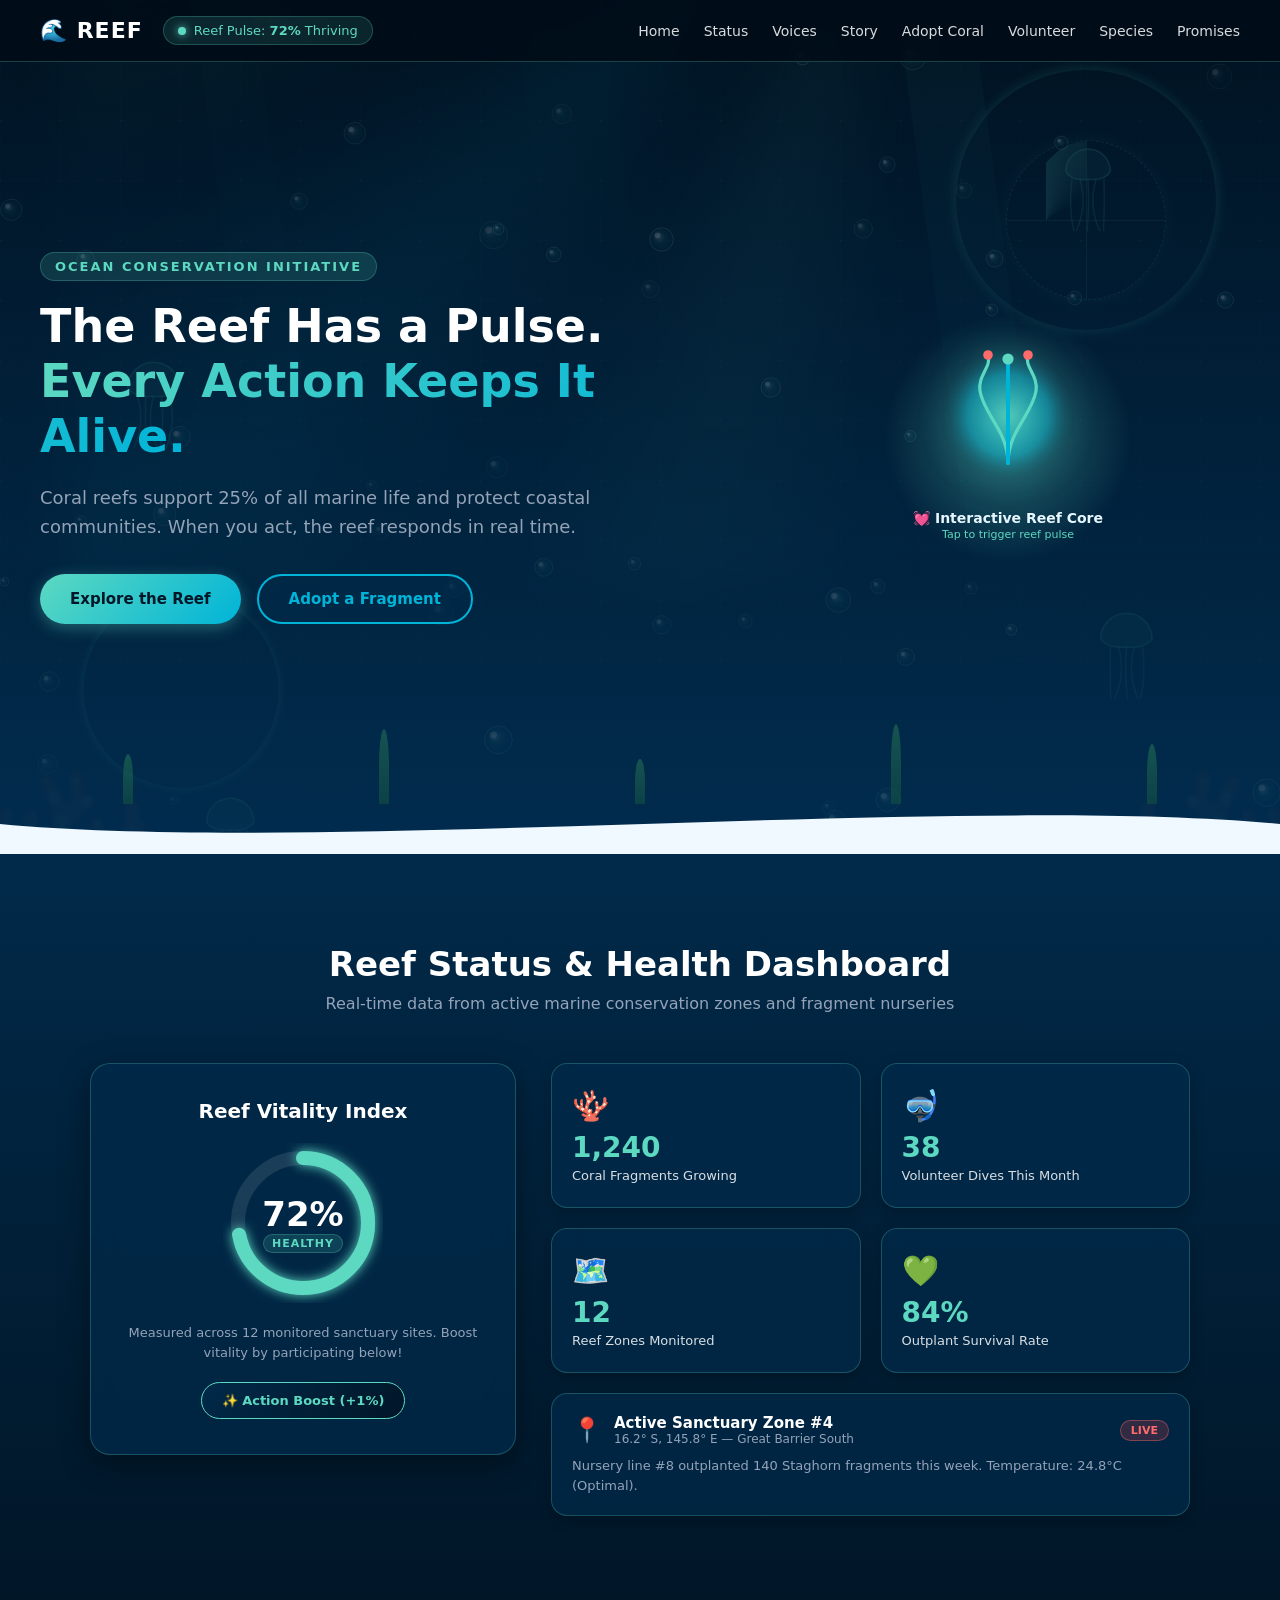
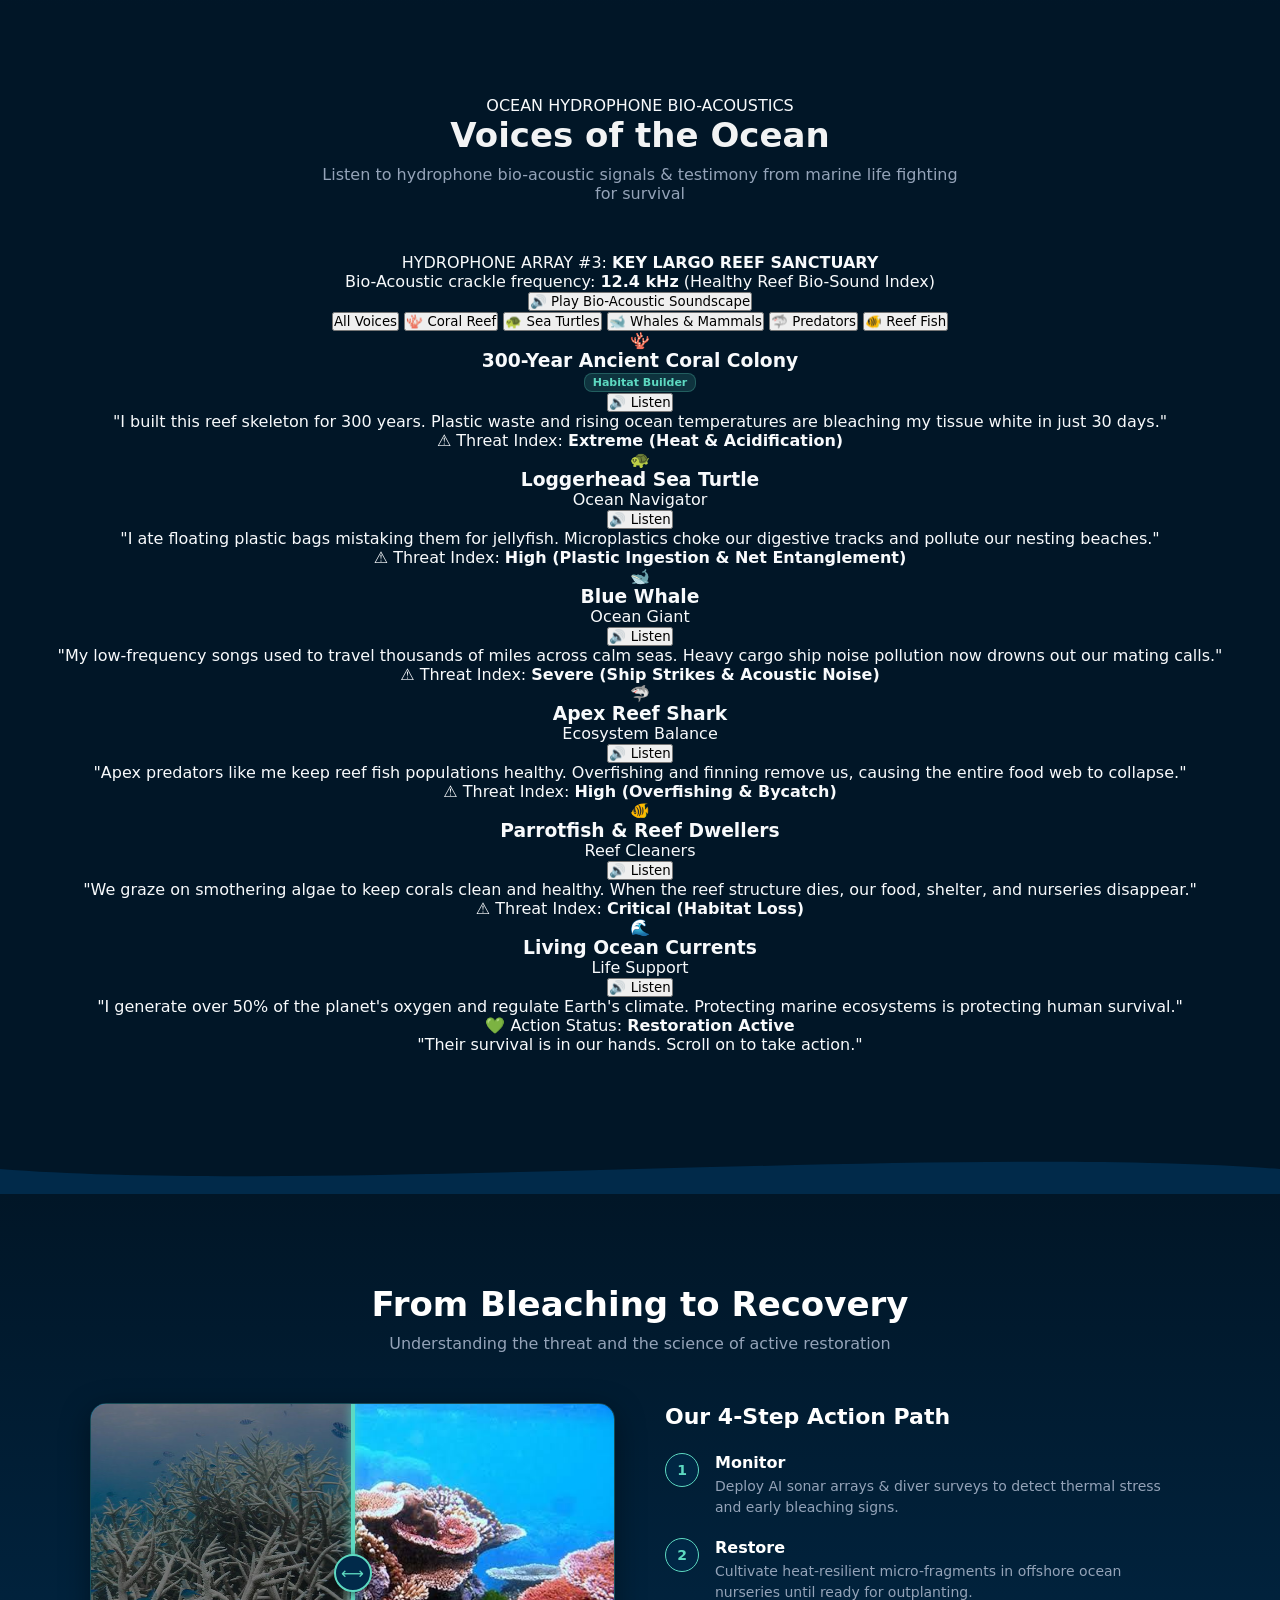
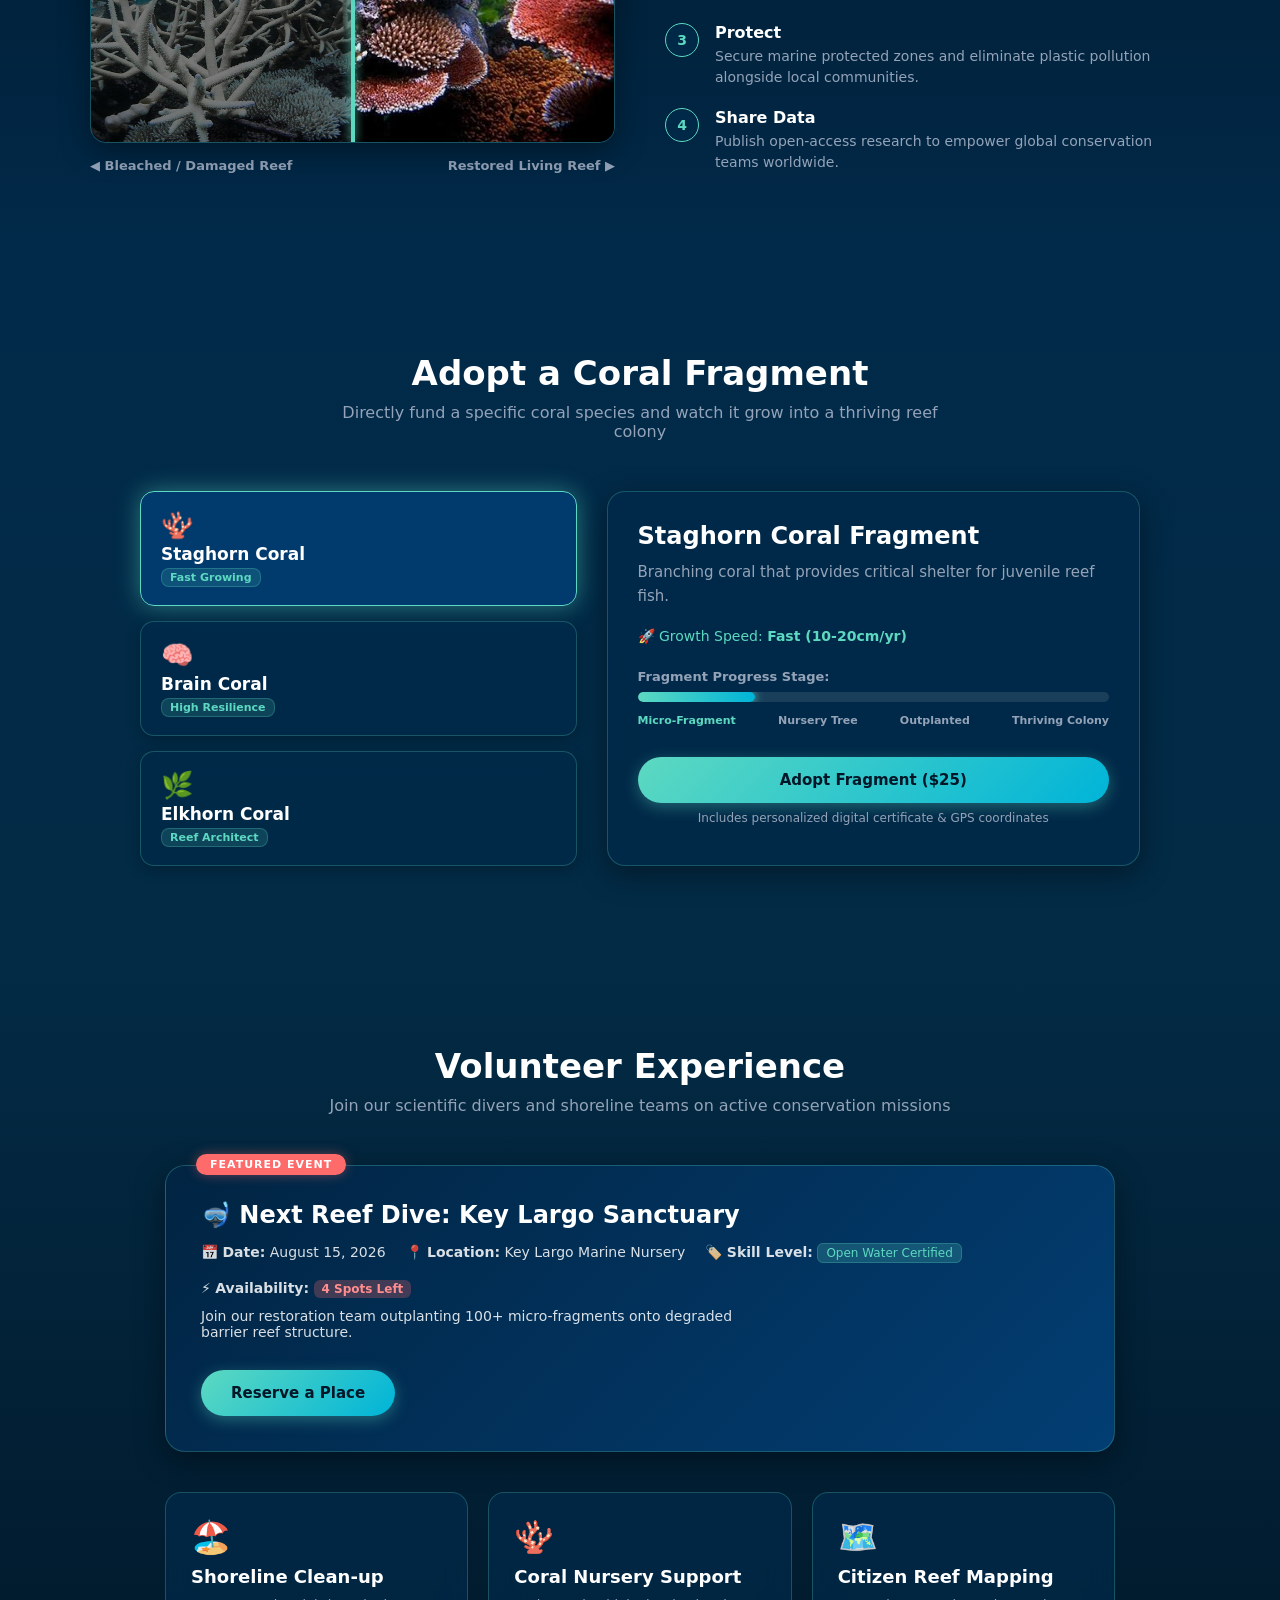
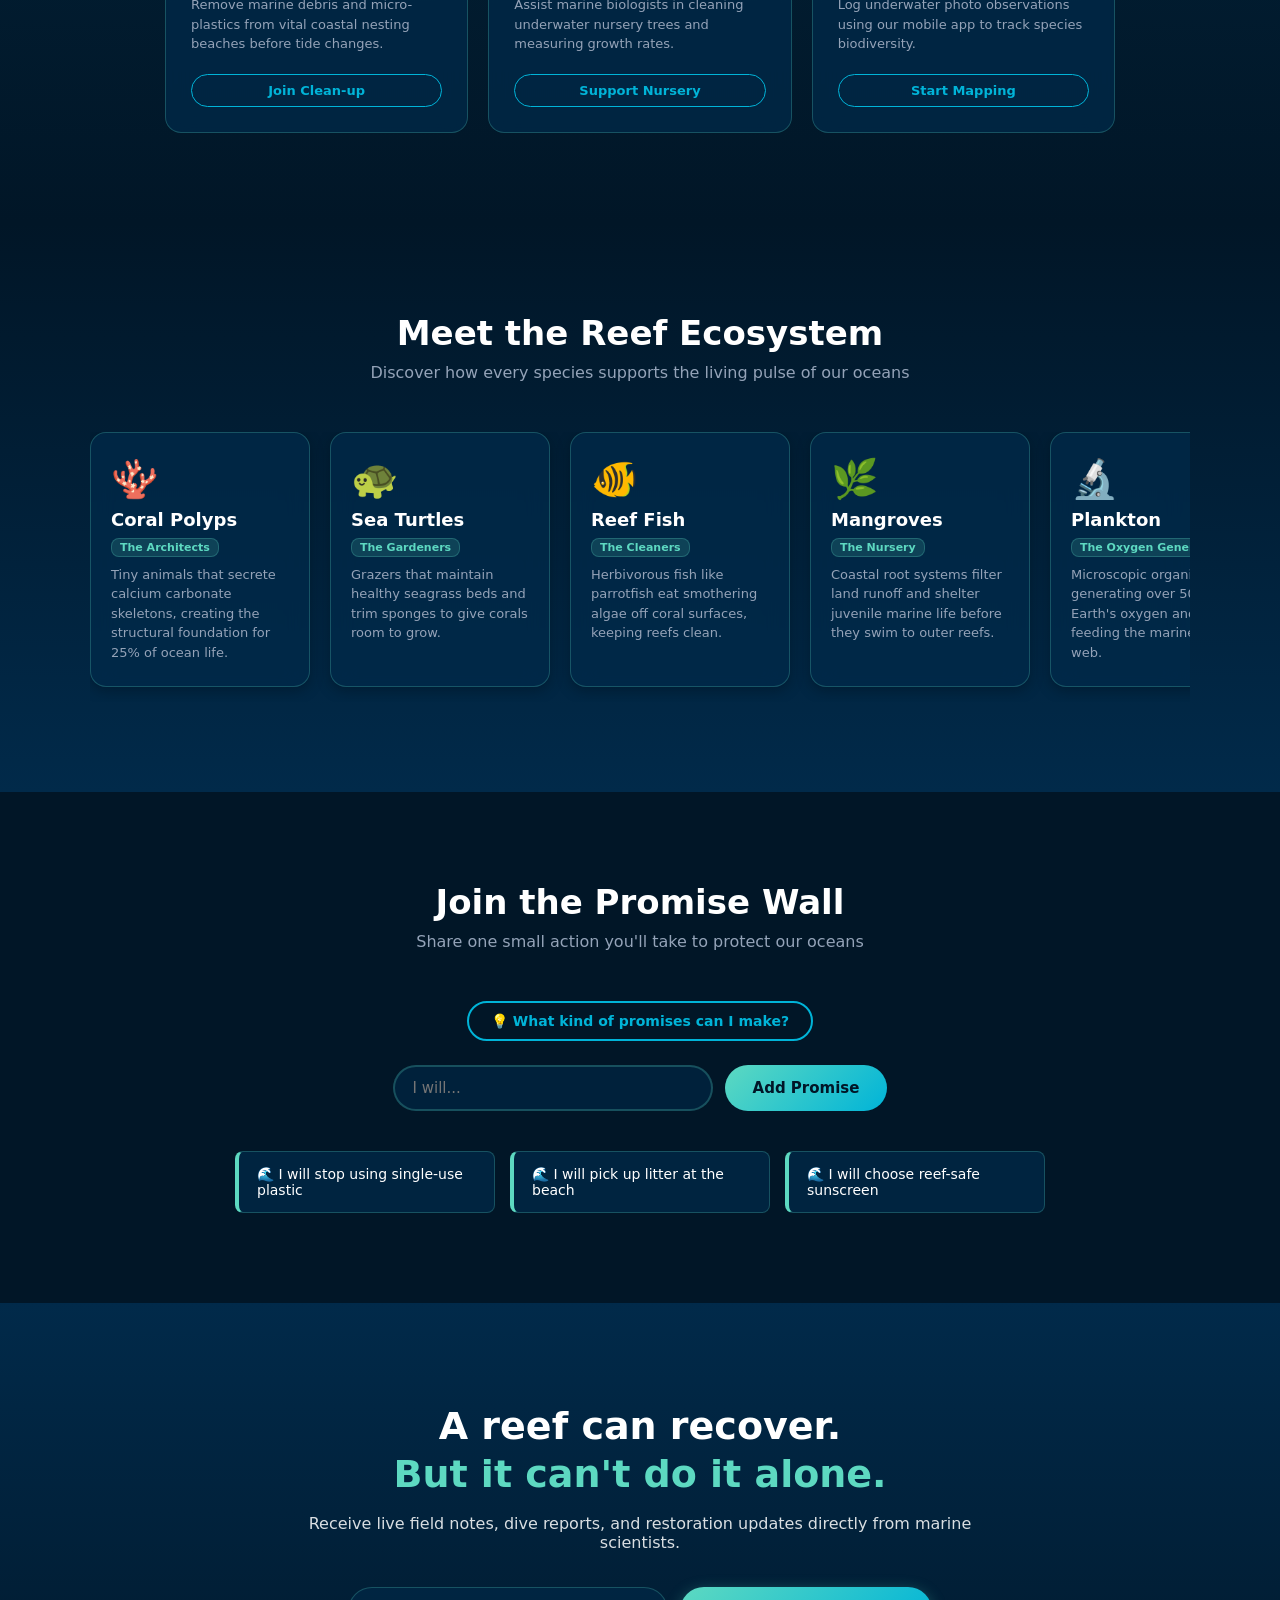
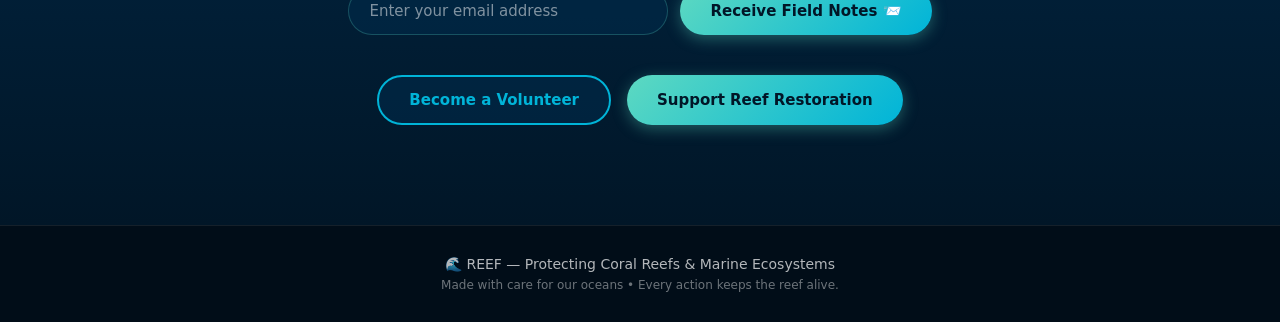
==== commit d802cae1: "improved framework" ====
--- a/index.html
+++ b/index.html
@@ -3,217 +3,608 @@
 <head>
   <meta charset="UTF-8">
   <meta name="viewport" content="width=device-width, initial-scale=1.0">
-  <title>REEF - Protect Our Ocean</title>
+  <title>REEF — Protect Our Ocean | Every Action Keeps The Reef Alive</title>
   <link rel="stylesheet" href="style.css">
 </head>
 
 <body>
-  <!-- GLOBAL OCEAN BACKGROUND -->
-  <div class="ocean-bg">
-    <div class="ocean-fish gf-1">🐟</div>
-    <div class="ocean-fish gf-2">🐠</div>
-    <div class="ocean-fish gf-3">🐡</div>
-    <div class="ocean-fish gf-4">🐟</div>
-    <div class="ocean-fish gf-5">🐠</div>
-    <div class="ocean-fish gf-6">🐙</div>
-
-    <div class="ocean-bubbles">
-      <span></span><span></span><span></span><span></span><span></span>
-      <span></span><span></span><span></span><span></span><span></span>
-      <span></span><span></span>
-    </div>
-
+  <!-- ========================================== -->
+  <!-- 1. DYNAMIC HIGH-PERFORMANCE OCEAN BACKGROUND & CANVAS -->
+  <!-- ========================================== -->
+  <div class="ocean-bg" id="oceanBg">
+    <!-- HTML5 Canvas for Real-Time 60FPS Particle & Creature Physics -->
+    <canvas id="oceanCanvas"></canvas>
+
+    <!-- Volumetric Light Rays Gradient Layer -->
+    <div class="light-rays-bg"></div>
+
+    <!-- AI Ocean HUD Overlay (Sonar, Radar, Digital Grid, Telemetry) -->
+    <div class="ai-hud-layer">
+      <!-- Digital Grid Pattern -->
+      <svg class="ai-grid-svg" width="100%" height="100%">
+        <defs>
+          <pattern id="hudGrid" width="60" height="60" patternUnits="userSpaceOnUse">
+            <path d="M 60 0 L 0 0 0 60" fill="none" stroke="rgba(93, 217, 193, 0.09)" stroke-width="1"/>
+            <circle cx="0" cy="0" r="1.5" fill="rgba(93, 217, 193, 0.25)"/>
+          </pattern>
+        </defs>
+        <rect width="100%" height="100%" fill="url(#hudGrid)" />
+      </svg>
+
+      <!-- Corner Sonar Pulse Rings -->
+      <div class="sonar-ring sonar-top-right">
+        <div class="ring r1"></div>
+        <div class="ring r2"></div>
+        <div class="ring r3"></div>
+      </div>
+
+      <div class="sonar-ring sonar-bottom-left">
+        <div class="ring r1"></div>
+        <div class="ring r2"></div>
+        <div class="ring r3"></div>
+      </div>
+
+      <!-- Radar Scan Line Sweep -->
+      <div class="radar-scan">
+        <div class="radar-crosshair-h"></div>
+        <div class="radar-crosshair-v"></div>
+        <div class="sweep-line"></div>
+      </div>
+
+      <!-- Telemetry Data Overlay -->
+      <div class="hud-telemetry">
+        <span class="telemetry-item"><span class="blink-dot"></span> SONAR: ACTIVE (40kHz)</span>
+        <span class="telemetry-item">DEPTH: <span id="hudDepth">142</span>M</span>
+        <span class="telemetry-item">LAT: 12.97° N | LON: 145.8° E</span>
+        <span class="telemetry-item">REEF PULSE: <span id="hudPulseText">72%</span></span>
+      </div>
+    </div>
+
+    <!-- Coral Silhouettes at base -->
     <div class="coral-silhouette left">🪸</div>
     <div class="coral-silhouette right">🪸</div>
   </div>
 
-  <!-- NAVBAR -->
+  <!-- ========================================== -->
+  <!-- 2. NAVBAR WITH LIVE REEF PULSE BADGE -->
+  <!-- ========================================== -->
   <nav class="navbar">
-    <div class="logo">🌊 REEF</div>
+    <div class="logo-container">
+      <div class="logo">🌊 REEF</div>
+      <div class="nav-pulse-badge" id="navPulseBadge" title="Live Ecosystem Vitality Index">
+        <span class="pulse-dot"></span>
+        <span class="pulse-label">Reef Pulse: <strong id="navPulseValue">72%</strong> Thriving</span>
+      </div>
+    </div>
     <ul class="nav-links">
       <li><a href="#home">Home</a></li>
-      <li><a href="#about">About</a></li>
+      <li><a href="#status">Status</a></li>
+      <li><a href="#voices">Voices</a></li>
+      <li><a href="#story">Story</a></li>
+      <li><a href="#adopt">Adopt Coral</a></li>
       <li><a href="#volunteer">Volunteer</a></li>
-      <li><a href="#contact">Contact</a></li>
+      <li><a href="#species">Species</a></li>
+      <li><a href="#promise">Promises</a></li>
     </ul>
   </nav>
 
-
-
- <!-- HERO SECTION -->
+  <!-- ========================================== -->
+  <!-- 3. HERO SECTION ("The Reef Has a Pulse") -->
+  <!-- ========================================== -->
   <section id="home" class="hero">
-  <div class="light-rays"></div>
-
-  <div class="swimming-fish">
-    <span class="fish fish-1">🐟</span>
-    <span class="fish fish-2">🐠</span>
-    <span class="fish fish-3">🐡</span>
-    <span class="fish fish-4">🐟</span>
-  </div>
-
-  <div class="bubbles">
-    <span></span><span></span><span></span><span></span><span></span>
-    <span></span><span></span><span></span><span></span><span></span>
-  </div>
-
-  <h1>The Reef Kept Us Alive. Now It Needs You.</h1>
-  <p>Coral reefs and marine life are dying. You can help save them.</p>
-  <div class="hero-buttons">
-    <a href="#volunteer" class="btn btn-primary">Volunteer With Us</a>
-    <a href="#support" class="btn btn-secondary">Support Marine Life</a>
-  </div>
-
-  <div class="seaweed-container">
-    <div class="seaweed sw-1"></div>
-    <div class="seaweed sw-2"></div>
-    <div class="seaweed sw-3"></div>
-    <div class="seaweed sw-4"></div>
-    <div class="seaweed sw-5"></div>
-  </div>
-
-  <div class="wave-layer">
-    <svg viewBox="0 0 1440 120" preserveAspectRatio="none">
-      <path d="M0,60 C360,120 1080,0 1440,60 L1440,120 L0,120 Z" fill="#d4f1f4"></path>
-    </svg>
-  </div>
-</section>
-
-  <!-- VOICES OF THE OCEAN -->
-  <section class="voices-section">
-    <h2 class="voices-title">Voices of the Ocean</h2>
-
-    <div class="voice-line reveal">
-      <span class="voice-icon">🪸</span>
-      <p>"I built this reef for 300 years. Plastic and heat are killing me."</p>
-    </div>
-
-    <div class="voice-line reveal">
-      <span class="voice-icon">🐢</span>
-      <p>"I ate plastic thinking it was food. It hurt me."</p>
-    </div>
-
-    <div class="voice-line reveal">
-      <span class="voice-icon">🐟</span>
-      <p>"My home is disappearing. Where will I go?"</p>
-    </div>
-
-    <div class="voice-line reveal">
-      <span class="voice-icon">🌊</span>
-      <p>"I give you food, air, and life. Please don't let me die."</p>
-    </div>
-
-    <div class="voice-line reveal voice-final">
-      <p>You can still help. Scroll on.</p>
-    </div>
-
-  </section>
-
-  <!-- WAVE DIVIDER -->
+    <div class="hero-content">
+      <div class="hero-text-side">
+        <div class="hero-eyebrow">OCEAN CONSERVATION INITIATIVE</div>
+        <h1>The Reef Has a Pulse. <br><span class="highlight">Every Action Keeps It Alive.</span></h1>
+        <p>Coral reefs support 25% of all marine life and protect coastal communities. When you act, the reef responds in real time.</p>
+        <div class="hero-buttons">
+          <a href="#status" class="btn btn-primary">Explore the Reef</a>
+          <a href="#adopt" class="btn btn-secondary">Adopt a Fragment</a>
+        </div>
+      </div>
+
+      <!-- Interactive Living Reef Pulse Visual -->
+      <div class="hero-visual-side">
+        <div class="pulse-heart-wrapper" id="heroPulseHeart" title="Click to boost the reef pulse!">
+          <div class="pulse-glow-ring"></div>
+          <svg class="coral-pulse-svg" viewBox="0 0 200 200">
+            <defs>
+              <radialGradient id="coralGlow" cx="50%" cy="50%" r="50%">
+                <stop offset="0%" stop-color="#5dd9c1" stop-opacity="0.8"/>
+                <stop offset="60%" stop-color="#00b4d8" stop-opacity="0.4"/>
+                <stop offset="100%" stop-color="#012a4a" stop-opacity="0"/>
+              </radialGradient>
+            </defs>
+            <circle cx="100" cy="100" r="85" fill="url(#coralGlow)" class="glowing-orb"/>
+            <path class="coral-branch b1" d="M 100,160 C 100,120 70,100 65,70 C 62,50 80,40 75,25" fill="none" stroke="#5dd9c1" stroke-width="4" stroke-linecap="round"/>
+            <path class="coral-branch b2" d="M 100,160 C 100,120 130,100 135,70 C 138,50 120,40 125,25" fill="none" stroke="#5dd9c1" stroke-width="4" stroke-linecap="round"/>
+            <path class="coral-branch b3" d="M 100,160 C 100,110 100,70 100,30" fill="none" stroke="#00b4d8" stroke-width="5" stroke-linecap="round"/>
+            <circle cx="75" cy="25" r="6" fill="#ff6b6b"/>
+            <circle cx="125" cy="25" r="6" fill="#ff6b6b"/>
+            <circle cx="100" cy="30" r="7" fill="#5dd9c1"/>
+          </svg>
+          <div class="pulse-caption">
+            <span class="heart-icon">💓</span> Interactive Reef Core
+            <div class="tap-hint">Tap to trigger reef pulse</div>
+          </div>
+        </div>
+      </div>
+    </div>
+
+    <!-- Seaweed SVG sway decoration -->
+    <div class="seaweed-container">
+      <div class="seaweed sw-1"></div>
+      <div class="seaweed sw-2"></div>
+      <div class="seaweed sw-3"></div>
+      <div class="seaweed sw-4"></div>
+      <div class="seaweed sw-5"></div>
+    </div>
+
+    <div class="wave-layer">
+      <svg viewBox="0 0 1440 120" preserveAspectRatio="none">
+        <path d="M0,60 C360,120 1080,0 1440,60 L1440,120 L0,120 Z" fill="#f0f9ff"></path>
+      </svg>
+    </div>
+  </section>
+
+  <!-- ========================================== -->
+  <!-- 4. "REEF STATUS" IMPACT DASHBOARD -->
+  <!-- ========================================== -->
+  <section id="status" class="status-section">
+    <div class="section-header">
+      <h2>Reef Status & Health Dashboard</h2>
+      <p>Real-time data from active marine conservation zones and fragment nurseries</p>
+    </div>
+
+    <div class="dashboard-grid">
+      <!-- Circular Reef Health Meter -->
+      <div class="health-meter-card">
+        <h3>Reef Vitality Index</h3>
+        <div class="circular-meter">
+          <svg viewBox="0 0 160 160" class="meter-svg">
+            <circle cx="80" cy="80" r="65" class="meter-bg" />
+            <circle cx="80" cy="80" r="65" class="meter-progress" id="healthProgressCircle" />
+          </svg>
+          <div class="meter-inner">
+            <span class="meter-number" id="meterHealthVal">72%</span>
+            <span class="meter-status">HEALTHY</span>
+          </div>
+        </div>
+        <p class="meter-desc">Measured across 12 monitored sanctuary sites. Boost vitality by participating below!</p>
+        <button type="button" class="btn-boost" id="btnBoostHealth">✨ Action Boost (+1%)</button>
+      </div>
+
+      <!-- Impact Metrics Cards -->
+      <div class="metrics-grid">
+        <div class="stat-card reveal">
+          <div class="stat-icon">🪸</div>
+          <div class="stat-number" data-target="1240" data-suffix="">0</div>
+          <div class="stat-label">Coral Fragments Growing</div>
+        </div>
+
+        <div class="stat-card reveal">
+          <div class="stat-icon">🤿</div>
+          <div class="stat-number" data-target="38" data-suffix="">0</div>
+          <div class="stat-label">Volunteer Dives This Month</div>
+        </div>
+
+        <div class="stat-card reveal">
+          <div class="stat-icon">🗺️</div>
+          <div class="stat-number" data-target="12" data-suffix="">0</div>
+          <div class="stat-label">Reef Zones Monitored</div>
+        </div>
+
+        <div class="stat-card reveal">
+          <div class="stat-icon">💚</div>
+          <div class="stat-number" data-target="84" data-suffix="%">0%</div>
+          <div class="stat-label">Outplant Survival Rate</div>
+        </div>
+
+        <!-- Live Map-Style Card -->
+        <div class="map-card reveal">
+          <div class="map-header">
+            <span class="map-icon">📍</span>
+            <div>
+              <div class="map-title">Active Sanctuary Zone #4</div>
+              <div class="map-coords">16.2° S, 145.8° E — Great Barrier South</div>
+            </div>
+            <span class="status-pill live">LIVE</span>
+          </div>
+          <p class="map-snippet">Nursery line #8 outplanted 140 Staghorn fragments this week. Temperature: 24.8°C (Optimal).</p>
+        </div>
+      </div>
+    </div>
+  </section>
+
+  <!-- ========================================== -->
+  <!-- 5. VOICES OF THE OCEAN (ENHANCED & EXTENDED) -->
+  <!-- ========================================== -->
+  <section id="voices" class="voices-section">
+    <div class="section-header text-center">
+      <div class="voices-eyebrow">OCEAN HYDROPHONE BIO-ACOUSTICS</div>
+      <h2 class="voices-title">Voices of the Ocean</h2>
+      <p class="voices-subtitle">Listen to hydrophone bio-acoustic signals & testimony from marine life fighting for survival</p>
+    </div>
+
+    <!-- Hydrophone Audio Controller Card -->
+    <div class="hydrophone-card reveal">
+      <div class="hydro-info">
+        <div class="hydro-status">
+          <span class="pulse-dot"></span>
+          <span>HYDROPHONE ARRAY #3: <strong>KEY LARGO REEF SANCTUARY</strong></span>
+        </div>
+        <div class="hydro-freq">Bio-Acoustic crackle frequency: <strong>12.4 kHz</strong> (Healthy Reef Bio-Sound Index)</div>
+      </div>
+
+      <!-- Animated Sound Waveform Bars -->
+      <div class="waveform-container" id="waveformVisualizer">
+        <span class="bar b1"></span>
+        <span class="bar b2"></span>
+        <span class="bar b3"></span>
+        <span class="bar b4"></span>
+        <span class="bar b5"></span>
+        <span class="bar b6"></span>
+        <span class="bar b7"></span>
+        <span class="bar b8"></span>
+        <span class="bar b9"></span>
+        <span class="bar b10"></span>
+        <span class="bar b11"></span>
+        <span class="bar b12"></span>
+      </div>
+
+      <button type="button" class="btn-audio-toggle" id="btnToggleAudio">
+        <span id="audioBtnIcon">🔊</span> <span id="audioBtnText">Play Bio-Acoustic Soundscape</span>
+      </button>
+    </div>
+
+    <!-- Category Filter Tabs -->
+    <div class="voice-filter-tabs">
+      <button type="button" class="filter-tab active" data-filter="all">All Voices</button>
+      <button type="button" class="filter-tab" data-filter="coral">🪸 Coral Reef</button>
+      <button type="button" class="filter-tab" data-filter="turtle">🐢 Sea Turtles</button>
+      <button type="button" class="filter-tab" data-filter="mammal">🐋 Whales & Mammals</button>
+      <button type="button" class="filter-tab" data-filter="shark">🦈 Predators</button>
+      <button type="button" class="filter-tab" data-filter="fish">🐠 Reef Fish</button>
+    </div>
+
+    <!-- Voices Grid Stream -->
+    <div class="voices-grid">
+      <!-- Coral Card -->
+      <div class="voice-card reveal" data-category="coral">
+        <div class="voice-card-header">
+          <span class="v-icon">🪸</span>
+          <div>
+            <h3>300-Year Ancient Coral Colony</h3>
+            <span class="v-tag coral-tag">Habitat Builder</span>
+          </div>
+          <button type="button" class="btn-listen-voice" data-sound="coral" title="Listen to Coral Bio-Acoustics">🔊 Listen</button>
+        </div>
+        <p class="v-quote">"I built this reef skeleton for 300 years. Plastic waste and rising ocean temperatures are bleaching my tissue white in just 30 days."</p>
+        <div class="v-stat">⚠️ Threat Index: <strong>Extreme (Heat & Acidification)</strong></div>
+      </div>
+
+      <!-- Sea Turtle Card -->
+      <div class="voice-card reveal" data-category="turtle">
+        <div class="voice-card-header">
+          <span class="v-icon">🐢</span>
+          <div>
+            <h3>Loggerhead Sea Turtle</h3>
+            <span class="v-tag turtle-tag">Ocean Navigator</span>
+          </div>
+          <button type="button" class="btn-listen-voice" data-sound="turtle" title="Listen to Turtle Acoustic Signals">🔊 Listen</button>
+        </div>
+        <p class="v-quote">"I ate floating plastic bags mistaking them for jellyfish. Microplastics choke our digestive tracks and pollute our nesting beaches."</p>
+        <div class="v-stat">⚠️ Threat Index: <strong>High (Plastic Ingestion & Net Entanglement)</strong></div>
+      </div>
+
+      <!-- Blue Whale Card -->
+      <div class="voice-card reveal" data-category="mammal">
+        <div class="voice-card-header">
+          <span class="v-icon">🐋</span>
+          <div>
+            <h3>Blue Whale</h3>
+            <span class="v-tag mammal-tag">Ocean Giant</span>
+          </div>
+          <button type="button" class="btn-listen-voice" data-sound="whale" title="Listen to Whale Song Frequency">🔊 Listen</button>
+        </div>
+        <p class="v-quote">"My low-frequency songs used to travel thousands of miles across calm seas. Heavy cargo ship noise pollution now drowns out our mating calls."</p>
+        <div class="v-stat">⚠️ Threat Index: <strong>Severe (Ship Strikes & Acoustic Noise)</strong></div>
+      </div>
+
+      <!-- Reef Shark Card -->
+      <div class="voice-card reveal" data-category="shark">
+        <div class="voice-card-header">
+          <span class="v-icon">🦈</span>
+          <div>
+            <h3>Apex Reef Shark</h3>
+            <span class="v-tag shark-tag">Ecosystem Balance</span>
+          </div>
+          <button type="button" class="btn-listen-voice" data-sound="shark" title="Listen to Shark Telemetry Signals">🔊 Listen</button>
+        </div>
+        <p class="v-quote">"Apex predators like me keep reef fish populations healthy. Overfishing and finning remove us, causing the entire food web to collapse."</p>
+        <div class="v-stat">⚠️ Threat Index: <strong>High (Overfishing & Bycatch)</strong></div>
+      </div>
+
+      <!-- Reef Fish Card -->
+      <div class="voice-card reveal" data-category="fish">
+        <div class="voice-card-header">
+          <span class="v-icon">🐠</span>
+          <div>
+            <h3>Parrotfish & Reef Dwellers</h3>
+            <span class="v-tag fish-tag">Reef Cleaners</span>
+          </div>
+          <button type="button" class="btn-listen-voice" data-sound="fish" title="Listen to Reef Chatter">🔊 Listen</button>
+        </div>
+        <p class="v-quote">"We graze on smothering algae to keep corals clean and healthy. When the reef structure dies, our food, shelter, and nurseries disappear."</p>
+        <div class="v-stat">⚠️ Threat Index: <strong>Critical (Habitat Loss)</strong></div>
+      </div>
+
+      <!-- Living Ocean Waters Card -->
+      <div class="voice-card reveal" data-category="coral">
+        <div class="voice-card-header">
+          <span class="v-icon">🌊</span>
+          <div>
+            <h3>Living Ocean Currents</h3>
+            <span class="v-tag ocean-tag">Life Support</span>
+          </div>
+          <button type="button" class="btn-listen-voice" data-sound="ocean" title="Listen to Ocean Waves">🔊 Listen</button>
+        </div>
+        <p class="v-quote">"I generate over 50% of the planet's oxygen and regulate Earth's climate. Protecting marine ecosystems is protecting human survival."</p>
+        <div class="v-stat">💚 Action Status: <strong>Restoration Active</strong></div>
+      </div>
+    </div>
+
+    <div class="voice-final-call reveal">
+      <p class="final-quote">"Their survival is in our hands. Scroll on to take action."</p>
+    </div>
+  </section>
+
   <div class="wave-divider">
     <svg viewBox="0 0 1440 100" preserveAspectRatio="none">
       <path d="M0,50 C360,100 1080,0 1440,50 L1440,100 L0,100 Z" fill="#012a4a"></path>
     </svg>
   </div>
 
- 
-  <!-- ABOUT SECTION -->
-  <section id="about" class="about">
-  <h2>Why It Matters</h2>
-
-  <div class="about-grid">
-    <div class="about-text">
-      <p>Coral reefs cover less than 1% of the ocean floor, yet they support nearly 25% of all marine species — from tiny reef fish to sea turtles and sharks. They are often called the "rainforests of the sea" because of how much life depends on them.</p>
-      <p>But today, more than half of the world's coral reefs have already died or been severely damaged. Rising ocean temperatures cause coral bleaching, plastic pollution smothers reef systems, and overfishing disrupts the delicate balance that keeps these ecosystems alive.</p>
-      <p>The damage isn't limited to reefs alone — when coral dies, the fish that depend on it disappear too, followed by the larger species that feed on those fish. It's a chain reaction that eventually reaches human communities who rely on oceans for food, income, and coastal protection.</p>
-      <p><strong>REEF exists to break that chain.</strong> We connect everyday people directly to real conservation efforts — through volunteering, funding, and awareness — turning passive concern into active protection.</p>
-    </div>
-
-    <div class="about-visual">
-      <div class="floating-icon icon-1">🐠</div>
-      <div class="floating-icon icon-2">🪸</div>
-      <div class="floating-icon icon-3">🐢</div>
-      <div class="floating-icon icon-4">🐡</div>
-      <div class="floating-icon icon-5">🌊</div>
-    </div>
-  </div>
-
-  <div class="stats-container">
-    <!-- your 4 stat cards, unchanged -->
-  </div>
-
-  <div class="mission-grid">
-    <!-- your 3 mission cards, unchanged -->
-  </div>
-</section>
-
-    <div class="stats-container">
-
-  <div class="stat-card reveal">
-    <div class="stat-icon">🪸</div>
-    <div class="stat-number" data-target="50" data-suffix="%">0%</div>
-    <div class="stat-label">of coral reefs already lost worldwide</div>
-  </div>
-
-  <div class="stat-card reveal">
-    <div class="stat-icon">🐠</div>
-    <div class="stat-number" data-target="25" data-suffix="%">0%</div>
-    <div class="stat-label">of marine species depend on reefs</div>
-  </div>
-
-  <div class="stat-card reveal">
-    <div class="stat-icon">🌊</div>
-    <div class="stat-number" data-target="1" data-suffix="M+">0M+</div>
-    <div class="stat-label">tons of plastic enter oceans yearly</div>
-  </div>
-
-  <div class="stat-card reveal">
-    <div class="stat-icon">⏳</div>
-    <div class="stat-number" data-target="2050" data-suffix="">0</div>
-    <div class="stat-label">year reefs could disappear if trends continue</div>
-  </div>
-
-</div>
-
-    <div class="mission-grid">
-      <div class="mission-item">
-        <h3>🎯 Our Mission</h3>
-        <p>Protect coral reefs and marine ecosystems through community action, education, and direct conservation support.</p>
-      </div>
-      <div class="mission-item">
-        <h3>👁️ Our Vision</h3>
-        <p>A future where thriving coral reefs support both marine life and coastal communities for generations to come.</p>
-      </div>
-      <div class="mission-item">
-        <h3>🤝 How We Work</h3>
-        <p>By connecting volunteers, donors, and scientists to real reef locations that need protection right now.</p>
-      </div>
-    </div>
-  </section>
-
-
-  <!-- BEFORE AFTER SLIDER -->
-   
-
-  <section class="slider-section">
-    <h2>See the Difference</h2>
-    <p>Drag the slider to see how coral reefs change</p>
-
-    <div class="comparison-container" id="comparisonContainer">
-      <img src="healthy-reef.jpg" class="img-after">
-      <div class="img-before-wrapper" id="imgBeforeWrapper">
-        <img src="damaged-reef.jpg" class="img-before">
-      </div>
-      <div class="slider-handle" id="sliderHandle">
-        <div class="slider-line"></div>
-        <div class="slider-circle">⟷</div>
-      </div>
-    </div>
-  </section>
-
-   <!-- PROMISE WALL -->
+  <!-- ========================================== -->
+  <!-- 6. SCROLL-LED STORY: BLEACHING TO RECOVERY -->
+  <!-- ========================================== -->
+  <section id="story" class="story-section">
+    <div class="section-header">
+      <h2>From Bleaching to Recovery</h2>
+      <p>Understanding the threat and the science of active restoration</p>
+    </div>
+
+    <div class="story-container">
+      <!-- Interactive Before/After Slider -->
+      <div class="story-slider-block">
+        <div class="comparison-container" id="comparisonContainer">
+          <img src="healthy-reef.jpg" class="img-after" alt="Restored Healthy Coral Reef">
+          <div class="img-before-wrapper" id="imgBeforeWrapper">
+            <img src="damaged-reef.jpg" class="img-before" alt="Bleached Damaged Coral Reef">
+          </div>
+          <div class="slider-handle" id="sliderHandle">
+            <div class="slider-line"></div>
+            <div class="slider-circle">⟷</div>
+          </div>
+        </div>
+        <div class="slider-labels">
+          <span class="label-bleached">◀ Bleached / Damaged Reef</span>
+          <span class="label-restored">Restored Living Reef ▶</span>
+        </div>
+      </div>
+
+      <!-- Vertical Timeline: REEF Restoration Method -->
+      <div class="timeline-block">
+        <h3>Our 4-Step Action Path</h3>
+        <div class="timeline">
+          <div class="timeline-step">
+            <div class="step-num">1</div>
+            <div class="step-content">
+              <h4>Monitor</h4>
+              <p>Deploy AI sonar arrays & diver surveys to detect thermal stress and early bleaching signs.</p>
+            </div>
+          </div>
+
+          <div class="timeline-step">
+            <div class="step-num">2</div>
+            <div class="step-content">
+              <h4>Restore</h4>
+              <p>Cultivate heat-resilient micro-fragments in offshore ocean nurseries until ready for outplanting.</p>
+            </div>
+          </div>
+
+          <div class="timeline-step">
+            <div class="step-num">3</div>
+            <div class="step-content">
+              <h4>Protect</h4>
+              <p>Secure marine protected zones and eliminate plastic pollution alongside local communities.</p>
+            </div>
+          </div>
+
+          <div class="timeline-step">
+            <div class="step-num">4</div>
+            <div class="step-content">
+              <h4>Share Data</h4>
+              <p>Publish open-access research to empower global conservation teams worldwide.</p>
+            </div>
+          </div>
+        </div>
+      </div>
+    </div>
+  </section>
+
+  <!-- ========================================== -->
+  <!-- 7. SUPPORT MECHANISM: "ADOPT A CORAL FRAGMENT" -->
+  <!-- ========================================== -->
+  <section id="adopt" class="adopt-section">
+    <div class="section-header">
+      <h2>Adopt a Coral Fragment</h2>
+      <p>Directly fund a specific coral species and watch it grow into a thriving reef colony</p>
+    </div>
+
+    <div class="adopt-wrapper">
+      <!-- Coral Species Selector Tabs -->
+      <div class="coral-selector">
+        <div class="coral-option active" data-species="staghorn" data-name="Staghorn Coral" data-growth="Fast (10-20cm/yr)" data-desc="Branching coral that provides critical shelter for juvenile reef fish.">
+          <span class="coral-icon">🪸</span>
+          <h4>Staghorn Coral</h4>
+          <span class="coral-tag">Fast Growing</span>
+        </div>
+
+        <div class="coral-option" data-species="brain" data-name="Brain Coral" data-growth="Steady (1-2cm/yr)" data-desc="Resilient dome-shaped structure that withstands high wave energy and storm surges.">
+          <span class="coral-icon">🧠</span>
+          <h4>Brain Coral</h4>
+          <span class="coral-tag">High Resilience</span>
+        </div>
+
+        <div class="coral-option" data-species="elkhorn" data-name="Elkhorn Coral" data-growth="Rapid (5-10cm/yr)" data-desc="Key structural architect of shallow Caribbean and Pacific barrier reefs.">
+          <span class="coral-icon">🌿</span>
+          <h4>Elkhorn Coral</h4>
+          <span class="coral-tag">Reef Architect</span>
+        </div>
+      </div>
+
+      <!-- Adopt Detail Card & Growth Tracker -->
+      <div class="adopt-detail-card">
+        <div class="adopt-info">
+          <h3 id="selectedCoralTitle">Staghorn Coral Fragment</h3>
+          <p id="selectedCoralDesc" class="adopt-desc">Branching coral that provides critical shelter for juvenile reef fish.</p>
+          <div class="growth-meta">
+            <span>🚀 Growth Speed: <strong id="selectedCoralGrowth">Fast (10-20cm/yr)</strong></span>
+          </div>
+
+          <!-- Growth Stage Visual Line -->
+          <div class="growth-tracker">
+            <div class="stage-label">Fragment Progress Stage:</div>
+            <div class="progress-bar-track">
+              <div class="progress-fill" id="adoptProgressFill" style="width: 25%;"></div>
+            </div>
+            <div class="stage-nodes">
+              <span class="node active">Micro-Fragment</span>
+              <span class="node">Nursery Tree</span>
+              <span class="node">Outplanted</span>
+              <span class="node">Thriving Colony</span>
+            </div>
+          </div>
+
+          <div class="adopt-action-row">
+            <button type="button" class="btn btn-primary btn-adopt" id="btnAdoptNow">Adopt Fragment ($25)</button>
+            <span class="adopt-note">Includes personalized digital certificate & GPS coordinates</span>
+          </div>
+        </div>
+      </div>
+    </div>
+  </section>
+
+  <!-- ========================================== -->
+  <!-- 8. VOLUNTEER EXPERIENCE ("NEXT REEF DIVE") -->
+  <!-- ========================================== -->
+  <section id="volunteer" class="volunteer-section">
+    <div class="section-header">
+      <h2>Volunteer Experience</h2>
+      <p>Join our scientific divers and shoreline teams on active conservation missions</p>
+    </div>
+
+    <!-- Featured Event Card: "Next Reef Dive" -->
+    <div class="featured-dive-card">
+      <div class="dive-badge">FEATURED EVENT</div>
+      <div class="dive-content">
+        <div class="dive-info">
+          <h3>🤿 Next Reef Dive: Key Largo Sanctuary</h3>
+          <div class="dive-details">
+            <span>📅 <strong>Date:</strong> August 15, 2026</span>
+            <span>📍 <strong>Location:</strong> Key Largo Marine Nursery</span>
+            <span>🏷️ <strong>Skill Level:</strong> <span class="badge-skill">Open Water Certified</span></span>
+            <span>⚡ <strong>Availability:</strong> <span class="badge-spots" id="diveSpotsCount">4 Spots Left</span></span>
+          </div>
+          <p>Join our restoration team outplanting 100+ micro-fragments onto degraded barrier reef structure.</p>
+        </div>
+        <button type="button" class="btn btn-primary" id="btnReserveDive">Reserve a Place</button>
+      </div>
+    </div>
+
+    <!-- Additional Activity Cards -->
+    <div class="activity-grid">
+      <div class="activity-card">
+        <div class="act-icon">🏖️</div>
+        <h3>Shoreline Clean-up</h3>
+        <p>Remove marine debris and micro-plastics from vital coastal nesting beaches before tide changes.</p>
+        <button type="button" class="btn-activity-join">Join Clean-up</button>
+      </div>
+
+      <div class="activity-card">
+        <div class="act-icon">🪸</div>
+        <h3>Coral Nursery Support</h3>
+        <p>Assist marine biologists in cleaning underwater nursery trees and measuring growth rates.</p>
+        <button type="button" class="btn-activity-join">Support Nursery</button>
+      </div>
+
+      <div class="activity-card">
+        <div class="act-icon">🗺️</div>
+        <h3>Citizen Reef Mapping</h3>
+        <p>Log underwater photo observations using our mobile app to track species biodiversity.</p>
+        <button type="button" class="btn-activity-join">Start Mapping</button>
+      </div>
+    </div>
+  </section>
+
+  <!-- ========================================== -->
+  <!-- 9. EDUCATION: "MEET THE REEF" SPECIES STRIP -->
+  <!-- ========================================== -->
+  <section id="species" class="species-section">
+    <div class="section-header">
+      <h2>Meet the Reef Ecosystem</h2>
+      <p>Discover how every species supports the living pulse of our oceans</p>
+    </div>
+
+    <div class="species-strip-wrapper">
+      <div class="species-strip">
+        <div class="species-card">
+          <div class="species-icon">🪸</div>
+          <h3>Coral Polyps</h3>
+          <span class="species-role">The Architects</span>
+          <p>Tiny animals that secrete calcium carbonate skeletons, creating the structural foundation for 25% of ocean life.</p>
+        </div>
+
+        <div class="species-card">
+          <div class="species-icon">🐢</div>
+          <h3>Sea Turtles</h3>
+          <span class="species-role">The Gardeners</span>
+          <p>Grazers that maintain healthy seagrass beds and trim sponges to give corals room to grow.</p>
+        </div>
+
+        <div class="species-card">
+          <div class="species-icon">🐠</div>
+          <h3>Reef Fish</h3>
+          <span class="species-role">The Cleaners</span>
+          <p>Herbivorous fish like parrotfish eat smothering algae off coral surfaces, keeping reefs clean.</p>
+        </div>
+
+        <div class="species-card">
+          <div class="species-icon">🌿</div>
+          <h3>Mangroves</h3>
+          <span class="species-role">The Nursery</span>
+          <p>Coastal root systems filter land runoff and shelter juvenile marine life before they swim to outer reefs.</p>
+        </div>
+
+        <div class="species-card">
+          <div class="species-icon">🔬</div>
+          <h3>Plankton</h3>
+          <span class="species-role">The Oxygen Generator</span>
+          <p>Microscopic organisms generating over 50% of Earth's oxygen and feeding the marine food web.</p>
+        </div>
+      </div>
+    </div>
+  </section>
+
+  <!-- ========================================== -->
+  <!-- 10. PROMISE WALL -->
+  <!-- ========================================== -->
   <section id="promise" class="promise-section">
-    <h2>Join the Promise Wall</h2>
-    <p>Share one small action you'll take to protect our oceans</p>
+    <div class="section-header">
+      <h2>Join the Promise Wall</h2>
+      <p>Share one small action you'll take to protect our oceans</p>
+    </div>
 
     <button type="button" id="promiseInfoBtn" class="info-btn">💡 What kind of promises can I make?</button>
 
@@ -228,102 +619,77 @@
   </section>
 
   <!-- PROMISE INFO MODAL -->
-<div class="modal-overlay" id="promiseModalOverlay">
-  <div class="modal-box">
-    <button class="modal-close" id="promiseModalClose">✕</button>
-    <h3>What kind of promises can I make?</h3>
-    <p class="modal-subtitle">Every promise counts — big or small. Here are a few types of promises and what they actually help with:</p>
-
-    <div class="promise-type">
-      <span class="promise-type-icon">🥤</span>
-      <div>
-        <h4>Reduce Plastic Use</h4>
-        <p>e.g. "I will stop using single-use plastic." — Less plastic waste means fewer bottles, bags, and straws ending up in the ocean where turtles and fish mistake them for food.</p>
-      </div>
-    </div>
-
-    <div class="promise-type">
-      <span class="promise-type-icon">🏖️</span>
-      <div>
-        <h4>Cleanup Action</h4>
-        <p>e.g. "I will pick up litter at the beach." — Direct cleanup keeps trash from reaching the water and breaking down into microplastics that harm coral and marine life.</p>
-      </div>
-    </div>
-
-    <div class="promise-type">
-      <span class="promise-type-icon">💧</span>
-      <div>
-        <h4>Water & Energy Saving</h4>
-        <p>e.g. "I will save water and electricity at home." — Lower energy use reduces the emissions that warm the oceans and cause coral bleaching.</p>
-      </div>
-    </div>
-
-    <div class="promise-type">
-      <span class="promise-type-icon">🛍️</span>
-      <div>
-        <h4>Responsible Choices</h4>
-        <p>e.g. "I will choose reef-safe sunscreen." — Everyday product choices can stop harmful chemicals from washing into reef ecosystems.</p>
-      </div>
-    </div>
-
-    <div class="promise-type">
-      <span class="promise-type-icon">📢</span>
-      <div>
-        <h4>Spread Awareness</h4>
-        <p>e.g. "I will tell my friends why reefs matter." — Awareness turns one promise into many, building a bigger movement to protect marine life.</p>
-      </div>
-    </div>
-
-    <p class="modal-footer-note">Type your own promise in any of these categories — or make up your own. Every action, however small, adds up. 🌊</p>
+  <div class="modal-overlay" id="promiseModalOverlay">
+    <div class="modal-box">
+      <button class="modal-close" id="promiseModalClose">✕</button>
+      <h3>What kind of promises can I make?</h3>
+      <p class="modal-subtitle">Every promise counts — big or small. Here are a few types of promises and what they actually help with:</p>
+
+      <div class="promise-type">
+        <span class="promise-type-icon">🥤</span>
+        <div>
+          <h4>Reduce Plastic Use</h4>
+          <p>e.g. "I will stop using single-use plastic." — Less plastic waste means fewer bottles and straws harming turtles and fish.</p>
+        </div>
+      </div>
+
+      <div class="promise-type">
+        <span class="promise-type-icon">🏖️</span>
+        <div>
+          <h4>Cleanup Action</h4>
+          <p>e.g. "I will pick up litter at the beach." — Direct cleanup keeps trash from breaking down into microplastics.</p>
+        </div>
+      </div>
+
+      <div class="promise-type">
+        <span class="promise-type-icon">💧</span>
+        <div>
+          <h4>Water & Energy Saving</h4>
+          <p>e.g. "I will save water and electricity." — Reduces emissions that warm the ocean and cause coral bleaching.</p>
+        </div>
+      </div>
+
+      <div class="promise-type">
+        <span class="promise-type-icon">🛍️</span>
+        <div>
+          <h4>Responsible Choices</h4>
+          <p>e.g. "I will choose reef-safe sunscreen." — Stops harmful chemicals from washing into fragile ecosystems.</p>
+        </div>
+      </div>
+
+      <p class="modal-footer-note">Type your own promise in any of these categories — every action adds up. 🌊</p>
+    </div>
   </div>
-</div>
-
-  <!-- VOLUNTEER & SUPPORT SECTION -->
-  <section id="volunteer" class="forms-section">
-    <h2>Get Involved</h2>
-    <p>Choose how you'd like to help protect our oceans</p>
-
-    <div class="forms-container">
-
-      <div class="form-card">
-        <h3>🤝 Volunteer With Us</h3>
-        <input type="text" placeholder="Your Name">
-        <input type="email" placeholder="Your Email">
-        <select>
-          <option value="">How would you like to help?</option>
-          <option value="beach-cleanup">Beach Cleanup</option>
-          <option value="awareness">Spread Awareness</option>
-          <option value="data-collection">Data Collection</option>
-        </select>
-        <button type="button">Join as Volunteer</button>
-      </div>
-
-      <div class="form-card" id="support">
-        <h3>💙 Support Marine Life</h3>
-        <input type="text" placeholder="Your Name">
-        <input type="email" placeholder="Your Email">
-        <select>
-          <option value="">Choose support type</option>
-          <option value="donate">One-Time Donation</option>
-          <option value="monthly">Monthly Support</option>
-          <option value="spread-word">Spread the Word</option>
-        </select>
-        <button type="button">Support Now</button>
-      </div>
-
+
+  <!-- ========================================== -->
+  <!-- 11. CLOSING & FIELD NOTES NEWSLETTER -->
+  <!-- ========================================== -->
+  <section class="closing-section">
+    <div class="closing-box">
+      <h2>A reef can recover. <br><span class="highlight">But it can't do it alone.</span></h2>
+      <p>Receive live field notes, dive reports, and restoration updates directly from marine scientists.</p>
+
+      <form class="newsletter-form" id="newsletterForm" onsubmit="return false;">
+        <input type="email" placeholder="Enter your email address" id="newsletterEmail" required>
+        <button type="submit" class="btn btn-primary" id="btnNewsletter">Receive Field Notes 📨</button>
+      </form>
+
+      <div class="closing-actions">
+        <a href="#volunteer" class="btn btn-secondary">Become a Volunteer</a>
+        <a href="#adopt" class="btn btn-primary">Support Reef Restoration</a>
+      </div>
     </div>
   </section>
 
   <!-- FOOTER -->
   <footer class="footer">
-    <p>🌊 REEF — Protecting Coral Reefs & Marine Life</p>
-    <p class="footer-small">Made with care for our oceans</p>
+    <p>🌊 REEF — Protecting Coral Reefs & Marine Ecosystems</p>
+    <p class="footer-small">Made with care for our oceans • Every action keeps the reef alive.</p>
   </footer>
-  
+
+  <!-- Toast Notification Container for Micro-Interactions -->
+  <div class="toast-container" id="toastContainer"></div>
+
   <script src="script.js"></script>
-
- 
-
-  
-  </body>
-  </html>+</body>
+</html>
--- a/style.css
+++ b/style.css
@@ -1,165 +1,852 @@
-/* RESET - removes default browser spacing so we control everything */
+/* ==========================================
+   REEF - DEEP OCEAN DARK BLUE DESIGN SYSTEM
+   ========================================== */
+
+:root {
+  --navy: #011627;
+  --deep-blue: #012a4a;
+  --ocean-blue: #023e73;
+  --midnight-blue: #032b45;
+  --dark-glass: rgba(1, 42, 74, 0.75);
+  --dark-card: rgba(2, 62, 115, 0.65);
+  --seafoam: #e6f7ff;
+  --mint: #5dd9c1;
+  --cyan: #00b4d8;
+  --coral-pink: #ff6b6b;
+  --text-light: #f8fafc;
+  --text-muted: #94a3b8;
+  --border-cyan: rgba(93, 217, 193, 0.25);
+  --shadow-sm: 0 4px 14px rgba(0, 0, 0, 0.25);
+  --shadow-md: 0 8px 30px rgba(0, 0, 0, 0.4);
+  --shadow-glow: 0 0 25px rgba(93, 217, 193, 0.45);
+}
+
+/* RESET */
 * {
   margin: 0;
   padding: 0;
   box-sizing: border-box;
-  font-family: 'Segoe UI', sans-serif;
-}
-
-/* NAVBAR */
+  font-family: 'Segoe UI', system-ui, -apple-system, sans-serif;
+}
+
+html {
+  scroll-behavior: smooth;
+}
+
+body {
+  color: var(--text-light);
+  background-color: var(--navy);
+  overflow-x: hidden;
+  position: relative;
+}
+
+/* ==========================================
+   1. DYNAMIC DEEP BLUE OCEAN BACKGROUND
+   ========================================== */
+.ocean-bg {
+  position: fixed;
+  top: 0;
+  left: 0;
+  width: 100vw;
+  height: 100vh;
+  z-index: -1;
+  overflow: hidden;
+  pointer-events: none;
+  background: linear-gradient(180deg, #010d18 0%, #011b33 35%, #012a4a 70%, #023e73 100%);
+}
+
+#oceanCanvas {
+  position: absolute;
+  top: 0;
+  left: 0;
+  width: 100%;
+  height: 100%;
+  pointer-events: none;
+  z-index: 1;
+}
+
+/* Soft Underwater Light Rays */
+.light-rays-bg {
+  position: absolute;
+  top: -25%;
+  left: 5%;
+  width: 130%;
+  height: 90%;
+  background: conic-gradient(
+    from 180deg at 50% 0%,
+    transparent 0deg,
+    rgba(93, 217, 193, 0.16) 15deg,
+    transparent 30deg,
+    rgba(0, 180, 216, 0.2) 45deg,
+    transparent 60deg,
+    rgba(93, 217, 193, 0.14) 75deg,
+    transparent 90deg
+  );
+  filter: blur(24px);
+  animation: rayShimmer 14s ease-in-out infinite alternate;
+  transform-origin: top center;
+  z-index: 0;
+}
+
+@keyframes rayShimmer {
+  0% { transform: rotate(-5deg) scale(1); opacity: 0.75; }
+  50% { transform: rotate(4deg) scale(1.06); opacity: 0.95; }
+  100% { transform: rotate(-3deg) scale(1); opacity: 0.75; }
+}
+
+/* AI Ocean HUD Overlay */
+.ai-hud-layer {
+  position: absolute;
+  inset: 0;
+  pointer-events: none;
+  z-index: 2;
+}
+
+.ai-grid-svg {
+  position: absolute;
+  inset: 0;
+  opacity: 0.75;
+}
+
+/* Sonar Ring Target */
+.sonar-ring {
+  position: absolute;
+  width: 260px;
+  height: 260px;
+  pointer-events: none;
+}
+
+.sonar-top-right {
+  top: 70px;
+  right: 5%;
+}
+
+.sonar-bottom-left {
+  bottom: 80px;
+  left: 4%;
+  transform: scale(0.75);
+}
+
+.sonar-ring .ring {
+  position: absolute;
+  inset: 0;
+  border: 1.5px stroke rgba(93, 217, 193, 0.3);
+  border-radius: 50%;
+  box-shadow: 0 0 14px rgba(93, 217, 193, 0.2);
+  animation: sonarPulse 6s cubic-bezier(0.215, 0.61, 0.355, 1) infinite;
+}
+
+.sonar-ring .r2 { animation-delay: 2s; }
+.sonar-ring .r3 { animation-delay: 4s; }
+
+@keyframes sonarPulse {
+  0% { transform: scale(0.1); opacity: 0.9; }
+  80% { opacity: 0.25; }
+  100% { transform: scale(1.5); opacity: 0; }
+}
+
+/* Radar Scan Line Sweep */
+.radar-scan {
+  position: absolute;
+  top: 140px;
+  right: calc(5% + 50px);
+  width: 160px;
+  height: 160px;
+  border-radius: 50%;
+  border: 1px dashed rgba(93, 217, 193, 0.35);
+  pointer-events: none;
+  animation: radarRotate 10s linear infinite;
+  box-shadow: 0 0 15px rgba(93, 217, 193, 0.15);
+}
+
+.radar-crosshair-h {
+  position: absolute;
+  top: 50%;
+  left: 0;
+  width: 100%;
+  height: 1px;
+  background: rgba(93, 217, 193, 0.25);
+}
+
+.radar-crosshair-v {
+  position: absolute;
+  left: 50%;
+  top: 0;
+  width: 1px;
+  height: 100%;
+  background: rgba(93, 217, 193, 0.25);
+}
+
+.radar-scan .sweep-line {
+  width: 50%;
+  height: 100%;
+  background: conic-gradient(from 0deg, rgba(93, 217, 193, 0.45) 0deg, transparent 60deg);
+  border-radius: 100% 0 0 0;
+}
+
+@keyframes radarRotate {
+  from { transform: rotate(0deg); }
+  to { transform: rotate(360deg); }
+}
+
+/* Telemetry Text Overlay */
+.hud-telemetry {
+  position: absolute;
+  bottom: 25px;
+  left: 30px;
+  display: flex;
+  gap: 20px;
+  font-family: monospace, monospace;
+  font-size: 11px;
+  color: rgba(93, 217, 193, 0.75);
+  letter-spacing: 1.5px;
+  z-index: 3;
+}
+
+.blink-dot {
+  display: inline-block;
+  width: 7px;
+  height: 7px;
+  background-color: var(--mint);
+  border-radius: 50%;
+  margin-right: 5px;
+  animation: blink 1.2s infinite;
+}
+
+@keyframes blink {
+  0%, 100% { opacity: 1; }
+  50% { opacity: 0.2; }
+}
+
+/* Soft Coral Silhouettes */
+.coral-silhouette {
+  position: absolute;
+  bottom: -15px;
+  font-size: 130px;
+  opacity: 0.15;
+  filter: blur(1px);
+  z-index: 2;
+}
+
+.coral-silhouette.left { left: -10px; }
+.coral-silhouette.right { right: -10px; transform: scaleX(-1); }
+
+
+/* ==========================================
+   2. NAVBAR WITH LIVE REEF PULSE BADGE
+   ========================================== */
 .navbar {
+  position: sticky;
+  top: 0;
+  z-index: 100;
   display: flex;
   justify-content: space-between;
   align-items: center;
-  padding: 20px 50px;
-  background-color: #023e73;
+  padding: 16px 40px;
+  background: rgba(1, 13, 24, 0.92);
+  backdrop-filter: blur(14px);
+  border-bottom: 1px solid var(--border-cyan);
+}
+
+.logo-container {
+  display: flex;
+  align-items: center;
+  gap: 20px;
 }
 
 .logo {
   color: white;
-  font-size: 24px;
-  font-weight: bold;
+  font-size: 22px;
+  font-weight: 800;
+  letter-spacing: 1px;
+}
+
+.nav-pulse-badge {
+  display: flex;
+  align-items: center;
+  gap: 8px;
+  padding: 6px 14px;
+  background: rgba(93, 217, 193, 0.12);
+  border: 1px solid var(--border-cyan);
+  border-radius: 20px;
+  font-size: 13px;
+  color: var(--mint);
+  cursor: pointer;
+  transition: all 0.3s ease;
+}
+
+.nav-pulse-badge:hover {
+  background: rgba(93, 217, 193, 0.22);
+  box-shadow: var(--shadow-glow);
+}
+
+.pulse-dot {
+  width: 8px;
+  height: 8px;
+  background-color: var(--mint);
+  border-radius: 50%;
+  box-shadow: 0 0 8px var(--mint);
+  animation: pulseDot 1.5s infinite;
+}
+
+@keyframes pulseDot {
+  0% { transform: scale(0.9); opacity: 0.7; }
+  50% { transform: scale(1.3); opacity: 1; }
+  100% { transform: scale(0.9); opacity: 0.7; }
 }
 
 .nav-links {
   display: flex;
   list-style: none;
-  gap: 30px;
+  gap: 24px;
 }
 
 .nav-links a {
-  color: white;
+  color: rgba(255, 255, 255, 0.85);
   text-decoration: none;
+  font-size: 14px;
+  font-weight: 500;
+  transition: color 0.2s ease;
+}
+
+.nav-links a:hover {
+  color: var(--mint);
+}
+
+
+/* ==========================================
+   3. HERO SECTION ("The Reef Has a Pulse")
+   ========================================== */
+.hero {
+  position: relative;
+  min-height: 88vh;
+  display: flex;
+  flex-direction: column;
+  justify-content: center;
+  padding: 60px 40px 100px 40px;
+  background: linear-gradient(180deg, rgba(1, 22, 39, 0.7) 0%, rgba(1, 42, 74, 0.85) 100%);
+  overflow: hidden;
+}
+
+.hero-content {
+  max-width: 1200px;
+  margin: 0 auto;
+  display: grid;
+  grid-template-columns: 1.2fr 0.8fr;
+  gap: 40px;
+  align-items: center;
+  width: 100%;
+  z-index: 2;
+}
+
+.hero-eyebrow {
+  display: inline-block;
+  font-size: 13px;
+  letter-spacing: 2px;
+  font-weight: 700;
+  color: var(--mint);
+  background: rgba(93, 217, 193, 0.15);
+  border: 1px solid var(--border-cyan);
+  padding: 6px 14px;
+  border-radius: 20px;
+  margin-bottom: 18px;
+}
+
+.hero h1 {
+  font-size: 46px;
+  color: white;
+  line-height: 1.2;
+  margin-bottom: 20px;
+}
+
+.hero h1 .highlight {
+  color: var(--mint);
+  background: linear-gradient(120deg, var(--mint), var(--cyan));
+  background-clip: text;
+  -webkit-background-clip: text;
+  color: transparent;
+  -webkit-text-fill-color: transparent;
+}
+
+.hero p {
+  font-size: 18px;
+  color: var(--text-muted);
+  margin-bottom: 32px;
+  line-height: 1.6;
+  max-width: 580px;
+}
+
+.hero-buttons {
+  display: flex;
+  gap: 16px;
+  flex-wrap: wrap;
+}
+
+.btn {
+  display: inline-flex;
+  align-items: center;
+  justify-content: center;
+  padding: 14px 30px;
+  border-radius: 30px;
+  text-decoration: none;
+  font-weight: 700;
+  font-size: 15px;
+  cursor: pointer;
+  border: none;
+  transition: all 0.25s cubic-bezier(0.4, 0, 0.2, 1);
+}
+
+.btn-primary {
+  background: linear-gradient(135deg, var(--mint), var(--cyan));
+  color: var(--navy);
+  box-shadow: 0 4px 15px rgba(93, 217, 193, 0.35);
+}
+
+.btn-primary:hover {
+  transform: translateY(-3px);
+  box-shadow: 0 8px 25px rgba(93, 217, 193, 0.55);
+}
+
+.btn-secondary {
+  background: rgba(1, 42, 74, 0.6);
+  border: 2px solid var(--cyan);
+  color: var(--cyan);
+}
+
+.btn-secondary:hover {
+  background: var(--cyan);
+  color: var(--navy);
+  transform: translateY(-3px);
+}
+
+/* Interactive Reef Core Visual */
+.hero-visual-side {
+  display: flex;
+  justify-content: center;
+  align-items: center;
+}
+
+.pulse-heart-wrapper {
+  position: relative;
+  width: 220px;
+  height: 220px;
+  display: flex;
+  flex-direction: column;
+  align-items: center;
+  justify-content: center;
+  cursor: pointer;
+  transition: transform 0.3s ease;
+}
+
+.pulse-heart-wrapper:hover {
+  transform: scale(1.06);
+}
+
+.pulse-glow-ring {
+  position: absolute;
+  inset: -15px;
+  border-radius: 50%;
+  background: radial-gradient(circle, rgba(93, 217, 193, 0.4) 0%, transparent 70%);
+  animation: glowPulse 3s ease-in-out infinite alternate;
+}
+
+@keyframes glowPulse {
+  0% { transform: scale(0.95); opacity: 0.5; }
+  100% { transform: scale(1.1); opacity: 0.9; }
+}
+
+.coral-pulse-svg {
+  width: 160px;
+  height: 160px;
+  z-index: 2;
+  filter: drop-shadow(0 4px 14px rgba(93, 217, 193, 0.5));
+}
+
+.pulse-caption {
+  margin-top: 15px;
+  font-weight: 700;
+  font-size: 14px;
+  color: var(--seafoam);
+  text-align: center;
+  z-index: 2;
+}
+
+.tap-hint {
+  font-size: 11px;
+  color: var(--mint);
+  font-weight: 500;
+  margin-top: 2px;
+}
+
+/* Seaweed Sway at Base */
+.seaweed-container {
+  position: absolute;
+  bottom: 50px;
+  left: 0;
+  width: 100%;
+  height: 80px;
+  display: flex;
+  justify-content: space-around;
+  align-items: flex-end;
+  z-index: 1;
+  pointer-events: none;
+}
+
+.seaweed {
+  width: 10px;
+  height: 60px;
+  background: linear-gradient(180deg, #2d8a5f, #1a5c3d);
+  border-radius: 50% 50% 0 0;
+  transform-origin: bottom center;
+  animation: sway 4s ease-in-out infinite alternate;
+  opacity: 0.45;
+}
+
+.sw-1 { height: 50px; animation-duration: 3.5s; }
+.sw-2 { height: 75px; animation-duration: 4.8s; animation-delay: 0.5s; }
+.sw-3 { height: 45px; animation-duration: 3.2s; animation-delay: 1s; }
+.sw-4 { height: 80px; animation-duration: 4.2s; animation-delay: 1.5s; }
+.sw-5 { height: 60px; animation-duration: 5s; animation-delay: 0.3s; }
+
+@keyframes sway {
+  0% { transform: rotate(-10deg); }
+  100% { transform: rotate(10deg); }
+}
+
+.wave-layer {
+  position: absolute;
+  bottom: 0;
+  left: 0;
+  width: 100%;
+  line-height: 0;
+  z-index: 1;
+}
+
+.wave-layer svg {
+  width: 100%;
+  height: 60px;
+  display: block;
+}
+
+
+/* ==========================================
+   4. REEF STATUS IMPACT DASHBOARD (DARK BLUE)
+   ========================================== */
+.status-section {
+  padding: 90px 40px;
+  background: linear-gradient(180deg, var(--deep-blue) 0%, var(--navy) 100%);
+}
+
+.section-header {
+  text-align: center;
+  max-width: 650px;
+  margin: 0 auto 50px auto;
+}
+
+.section-header h2 {
+  font-size: 34px;
+  color: white;
+  margin-bottom: 10px;
+}
+
+.section-header p {
+  color: var(--text-muted);
   font-size: 16px;
 }
 
-.nav-links a:hover {
-  color: #5dd9c1;
-}
-
-/* HERO SECTION */
-.hero {
-  height: 90vh;
+.dashboard-grid {
+  max-width: 1100px;
+  margin: 0 auto;
+  display: grid;
+  grid-template-columns: 0.8fr 1.2fr;
+  gap: 35px;
+  align-items: start;
+}
+
+/* Health Meter Card */
+.health-meter-card {
+  background: var(--dark-glass);
+  backdrop-filter: blur(12px);
+  padding: 35px 25px;
+  border-radius: 20px;
+  text-align: center;
+  box-shadow: var(--shadow-md);
+  border: 1px solid var(--border-cyan);
+}
+
+.health-meter-card h3 {
+  color: white;
+  font-size: 20px;
+  margin-bottom: 20px;
+}
+
+.circular-meter {
+  position: relative;
+  width: 160px;
+  height: 160px;
+  margin: 0 auto 20px auto;
+}
+
+.meter-svg {
+  width: 100%;
+  height: 100%;
+  transform: rotate(-90deg);
+}
+
+.meter-bg {
+  fill: none;
+  stroke: rgba(255, 255, 255, 0.1);
+  stroke-width: 14;
+}
+
+.meter-progress {
+  fill: none;
+  stroke: var(--mint);
+  stroke-width: 14;
+  stroke-dasharray: 408;
+  stroke-dashoffset: 114; /* 72% healthy */
+  stroke-linecap: round;
+  transition: stroke-dashoffset 1s ease;
+  filter: drop-shadow(0 0 6px var(--mint));
+}
+
+.meter-inner {
+  position: absolute;
+  inset: 0;
   display: flex;
   flex-direction: column;
   justify-content: center;
   align-items: center;
+}
+
+.meter-number {
+  font-size: 34px;
+  font-weight: 800;
+  color: white;
+}
+
+.meter-status {
+  font-size: 11px;
+  letter-spacing: 1px;
+  font-weight: 700;
+  color: var(--mint);
+  background: rgba(93, 217, 193, 0.15);
+  padding: 2px 8px;
+  border-radius: 10px;
+  border: 1px solid var(--border-cyan);
+}
+
+.meter-desc {
+  font-size: 13px;
+  color: var(--text-muted);
+  line-height: 1.5;
+  margin-bottom: 20px;
+}
+
+.btn-boost {
+  background: linear-gradient(135deg, var(--deep-blue), var(--navy));
+  color: var(--mint);
+  border: 1px solid var(--mint);
+  padding: 10px 20px;
+  border-radius: 20px;
+  font-weight: 700;
+  font-size: 13px;
+  cursor: pointer;
+  transition: all 0.2s ease;
+}
+
+.btn-boost:hover {
+  box-shadow: var(--shadow-glow);
+  transform: scale(1.04);
+}
+
+/* Metrics Grid */
+.metrics-grid {
+  display: grid;
+  grid-template-columns: repeat(2, 1fr);
+  gap: 20px;
+}
+
+.stat-card {
+  background: var(--dark-glass);
+  backdrop-filter: blur(12px);
+  border: 1px solid var(--border-cyan);
+  color: white;
+  padding: 24px 20px;
+  border-radius: 16px;
+  text-align: left;
+  box-shadow: var(--shadow-sm);
+  transition: transform 0.3s ease;
+}
+
+.stat-card:hover {
+  transform: translateY(-5px);
+  border-color: var(--mint);
+}
+
+.stat-icon {
+  font-size: 30px;
+  margin-bottom: 8px;
+}
+
+.stat-number {
+  font-size: 28px;
+  font-weight: 800;
+  color: var(--mint);
+  margin-bottom: 4px;
+}
+
+.stat-label {
+  font-size: 13px;
+  opacity: 0.85;
+}
+
+/* Map Card */
+.map-card {
+  grid-column: span 2;
+  background: var(--dark-glass);
+  backdrop-filter: blur(12px);
+  border: 1px solid var(--border-cyan);
+  padding: 20px;
+  border-radius: 16px;
+  box-shadow: var(--shadow-sm);
+}
+
+.map-header {
+  display: flex;
+  align-items: center;
+  gap: 12px;
+  margin-bottom: 10px;
+}
+
+.map-icon {
+  font-size: 24px;
+}
+
+.map-title {
+  font-weight: 700;
+  color: white;
+  font-size: 15px;
+}
+
+.map-coords {
+  font-size: 12px;
+  color: var(--text-muted);
+}
+
+.status-pill.live {
+  margin-left: auto;
+  background: rgba(239, 68, 68, 0.2);
+  color: #ff6b6b;
+  border: 1px solid rgba(255, 107, 107, 0.4);
+  font-size: 11px;
+  font-weight: 800;
+  padding: 3px 10px;
+  border-radius: 12px;
+}
+
+.map-snippet {
+  font-size: 13px;
+  color: var(--text-muted);
+  line-height: 1.5;
+}
+
+
+/* ==========================================
+   5. VOICES OF THE OCEAN
+   ========================================== */
+.voices-section {
+  padding: 90px 20px;
+  background-color: var(--navy);
   text-align: center;
-  background-color: #f0f9ff;
-  padding: 0 20px;
-}
-
-.hero-eyebrow {
-  font-size: 15px;
-  letter-spacing: 1px;
-  text-transform: uppercase;
-  color: #0a7ea6;
-  font-weight: 600;
-  margin-bottom: 14px;
-}
-
-.hero h1 {
-  font-size: 48px;
-  color: #023e73;
-  margin-bottom: 20px;
-  line-height: 1.25;
-}
-
-.hero h1 .highlight {
-  color: #0a7ea6;
-}
-
-.hero p {
-  font-size: 18px;
-  color: #333;
-  margin-bottom: 30px;
+}
+
+.voices-title {
+  color: white;
+  font-size: 32px;
+  margin-bottom: 60px;
+  opacity: 0.95;
+}
+
+.voice-line {
   max-width: 600px;
-}
-
-.hero-buttons {
-  display: flex;
-  gap: 20px;
-}
-
-.btn {
-  padding: 12px 28px;
-  border-radius: 30px;
-  text-decoration: none;
-  font-weight: bold;
-  font-size: 15px;
-}
-
-.btn-primary {
-  background-color: #5dd9c1;
-  color: #023e73;
-}
-
-.btn-secondary {
-  background-color: transparent;
-  border: 2px solid #023e73;
-  color: #023e73;
-}
-
-.btn:hover {
-  opacity: 0.85;
-}
-/* ABOUT SECTION */
-.about {
-  padding: 80px 50px;
-  background-color: rgba(255, 255, 255, 0.92);
-  text-align: center;
-}
-
-.about-content {
-  max-width: 700px;
-  text-align: center;
-}
-
-.about-content h2 {
-  font-size: 32px;
-  color: #023e73;
-  margin-bottom: 20px;
-}
-
-.about-content p {
-  font-size: 16px;
-  color: #444;
-  line-height: 1.7;
-  margin-bottom: 15px;
-}
-/* BEFORE-AFTER SLIDER */
-.slider-section {
-  padding: 80px 50px;
-  background-color: #f0f9ff;
-  text-align: center;
-}
-
-.slider-section h2 {
-  font-size: 32px;
-  color: #023e73;
-  margin-bottom: 10px;
-}
-
-.slider-section p {
-  color: #555;
-  margin-bottom: 40px;
+  margin: 0 auto 70px auto;
+  opacity: 0;
+  transform: translateY(30px);
+  transition: opacity 0.8s ease, transform 0.8s ease;
+}
+
+.voice-line.visible {
+  opacity: 1;
+  transform: translateY(0);
+}
+
+.voice-icon {
+  font-size: 42px;
+  display: block;
+  margin-bottom: 12px;
+}
+
+.voice-line p {
+  color: white;
+  font-size: 20px;
+  font-style: italic;
+  line-height: 1.6;
+}
+
+.voice-final p {
+  font-size: 24px;
+  font-style: normal;
+  font-weight: 700;
+  color: var(--mint);
+}
+
+.wave-divider svg {
+  width: 100%;
+  height: 50px;
+  display: block;
+}
+
+
+/* ==========================================
+   6. SCROLL-LED STORY: BLEACHING TO RECOVERY (DARK BLUE)
+   ========================================== */
+.story-section {
+  padding: 90px 40px;
+  background: linear-gradient(180deg, var(--navy) 0%, var(--deep-blue) 100%);
+}
+
+.story-container {
+  max-width: 1100px;
+  margin: 0 auto;
+  display: grid;
+  grid-template-columns: 1fr 1fr;
+  gap: 50px;
+  align-items: center;
+}
+
+.story-slider-block {
+  display: flex;
+  flex-direction: column;
+  gap: 15px;
 }
 
 .comparison-container {
   position: relative;
-  max-width: 800px;
-  height: 450px;              /* NEW: fixed height */
-  margin: 0 auto;
+  width: 100%;
+  height: 340px;
+  border-radius: 16px;
   overflow: hidden;
-  border-radius: 12px;
+  box-shadow: var(--shadow-md);
+  border: 1px solid var(--border-cyan);
   cursor: ew-resize;
   user-select: none;
 }
 
 .comparison-container img {
   width: 100%;
-  height: 100%;               /* NEW */
-  object-fit: cover;          /* NEW: fills the box, crops overflow */
+  height: 100%;
+  object-fit: cover;
   display: block;
 }
 
@@ -173,28 +860,9 @@
 }
 
 .img-before {
-  width: 800px;
-  height: 450px;              /* NEW: must match container height */
-  max-width: none;
+  width: 100%;
+  height: 100%;
   object-fit: cover;
-}
-.comparison-container img {
-  width: 100%;
-  display: block;
-}
-
-.img-before-wrapper {
-  position: absolute;
-  top: 0;
-  left: 0;
-  width: 50%;
-  height: 100%;
-  overflow: hidden;
-}
-
-.img-before {
-  width: 800px;
-  max-width: none;
 }
 
 .slider-handle {
@@ -203,8 +871,9 @@
   left: 50%;
   height: 100%;
   width: 4px;
-  background-color: white;
+  background-color: var(--mint);
   transform: translateX(-50%);
+  box-shadow: 0 0 10px var(--mint);
 }
 
 .slider-circle {
@@ -212,34 +881,469 @@
   top: 50%;
   left: 50%;
   transform: translate(-50%, -50%);
-  background-color: white;
-  color: #023e73;
-  width: 40px;
-  height: 40px;
+  background-color: var(--deep-blue);
+  color: var(--mint);
+  border: 2px solid var(--mint);
+  width: 38px;
+  height: 38px;
   border-radius: 50%;
   display: flex;
   align-items: center;
   justify-content: center;
+  font-size: 16px;
+  box-shadow: 0 2px 10px rgba(0,0,0,0.5);
+}
+
+.slider-labels {
+  display: flex;
+  justify-content: space-between;
+  font-size: 13px;
+  font-weight: 700;
+  color: var(--text-muted);
+}
+
+/* Timeline Block */
+.timeline-block h3 {
+  font-size: 22px;
+  color: white;
+  margin-bottom: 24px;
+}
+
+.timeline {
+  display: flex;
+  flex-direction: column;
+  gap: 20px;
+}
+
+.timeline-step {
+  display: flex;
+  gap: 16px;
+  align-items: flex-start;
+}
+
+.step-num {
+  width: 34px;
+  height: 34px;
+  background: var(--dark-glass);
+  border: 1.5px solid var(--mint);
+  color: var(--mint);
+  border-radius: 50%;
+  display: flex;
+  align-items: center;
+  justify-content: center;
+  font-weight: 800;
+  font-size: 14px;
+  flex-shrink: 0;
+}
+
+.step-content h4 {
+  color: white;
+  font-size: 16px;
+  margin-bottom: 4px;
+}
+
+.step-content p {
+  color: var(--text-muted);
+  font-size: 14px;
+  line-height: 1.5;
+}
+
+
+/* ==========================================
+   7. ADOPT A CORAL FRAGMENT (DARK BLUE)
+   ========================================== */
+.adopt-section {
+  padding: 90px 40px;
+  background: linear-gradient(180deg, var(--deep-blue) 0%, var(--midnight-blue) 100%);
+}
+
+.adopt-wrapper {
+  max-width: 1000px;
+  margin: 0 auto;
+  display: grid;
+  grid-template-columns: 0.9fr 1.1fr;
+  gap: 30px;
+}
+
+.coral-selector {
+  display: flex;
+  flex-direction: column;
+  gap: 15px;
+}
+
+.coral-option {
+  background: var(--dark-glass);
+  backdrop-filter: blur(12px);
+  padding: 18px 20px;
+  border-radius: 14px;
+  border: 1.5px solid var(--border-cyan);
+  cursor: pointer;
+  transition: all 0.25s ease;
+  box-shadow: var(--shadow-sm);
+  display: flex;
+  flex-direction: column;
+  gap: 4px;
+}
+
+.coral-option:hover {
+  transform: translateX(4px);
+  border-color: var(--mint);
+}
+
+.coral-option.active {
+  border-color: var(--mint);
+  background: rgba(2, 62, 115, 0.9);
+  box-shadow: var(--shadow-glow);
+}
+
+.coral-option .coral-icon {
+  font-size: 26px;
+}
+
+.coral-option h4 {
+  color: white;
+  font-size: 17px;
+}
+
+.coral-tag {
+  display: inline-block;
+  align-self: flex-start;
+  font-size: 11px;
+  font-weight: 700;
+  color: var(--mint);
+  background: rgba(93, 217, 193, 0.15);
+  border: 1px solid var(--border-cyan);
+  padding: 2px 8px;
+  border-radius: 8px;
+}
+
+/* Adopt Detail Card */
+.adopt-detail-card {
+  background: var(--dark-glass);
+  backdrop-filter: blur(12px);
+  padding: 30px;
+  border-radius: 18px;
+  box-shadow: var(--shadow-md);
+  border: 1.5px solid var(--border-cyan);
+  display: flex;
+  flex-direction: column;
+  justify-content: space-between;
+}
+
+.adopt-info h3 {
+  font-size: 24px;
+  color: white;
+  margin-bottom: 10px;
+}
+
+.adopt-desc {
+  font-size: 15px;
+  color: var(--text-muted);
+  line-height: 1.6;
+  margin-bottom: 20px;
+}
+
+.growth-meta {
+  font-size: 14px;
+  color: var(--mint);
+  margin-bottom: 25px;
+}
+
+.growth-tracker {
+  margin-bottom: 30px;
+}
+
+.stage-label {
+  font-size: 13px;
+  font-weight: 700;
+  color: var(--text-muted);
+  margin-bottom: 8px;
+}
+
+.progress-bar-track {
+  width: 100%;
+  height: 10px;
+  background: rgba(255, 255, 255, 0.1);
+  border-radius: 5px;
+  overflow: hidden;
+  margin-bottom: 12px;
+}
+
+.progress-fill {
+  height: 100%;
+  background: linear-gradient(90deg, var(--mint), var(--cyan));
+  border-radius: 5px;
+  transition: width 0.6s ease;
+  box-shadow: 0 0 10px var(--mint);
+}
+
+.stage-nodes {
+  display: flex;
+  justify-content: space-between;
+  font-size: 11px;
+  color: var(--text-muted);
+  font-weight: 600;
+}
+
+.stage-nodes .node.active {
+  color: var(--mint);
+  font-weight: 800;
+}
+
+.adopt-action-row {
+  display: flex;
+  flex-direction: column;
+  gap: 8px;
+}
+
+.adopt-note {
+  font-size: 12px;
+  color: var(--text-muted);
+  text-align: center;
+}
+
+
+/* ==========================================
+   8. VOLUNTEER EXPERIENCE ("NEXT REEF DIVE")
+   ========================================== */
+.volunteer-section {
+  padding: 90px 40px;
+  background: linear-gradient(180deg, var(--midnight-blue) 0%, var(--navy) 100%);
+}
+
+.featured-dive-card {
+  max-width: 950px;
+  margin: 0 auto 40px auto;
+  background: linear-gradient(135deg, #012442, #023e73);
+  border: 1.5px solid var(--border-cyan);
+  color: white;
+  border-radius: 20px;
+  padding: 35px;
+  position: relative;
+  box-shadow: var(--shadow-md);
+}
+
+.dive-badge {
+  position: absolute;
+  top: -12px;
+  left: 30px;
+  background: var(--coral-pink);
+  color: white;
+  font-weight: 800;
+  font-size: 11px;
+  letter-spacing: 1px;
+  padding: 4px 14px;
+  border-radius: 12px;
+  box-shadow: 0 0 12px rgba(255, 107, 107, 0.4);
+}
+
+.dive-content {
+  display: flex;
+  justify-content: space-between;
+  align-items: center;
+  gap: 30px;
+  flex-wrap: wrap;
+}
+
+.dive-info h3 {
+  font-size: 24px;
+  margin-bottom: 15px;
+  color: white;
+}
+
+.dive-details {
+  display: flex;
+  gap: 20px;
+  font-size: 14px;
+  flex-wrap: wrap;
+  margin-bottom: 12px;
+  color: rgba(255, 255, 255, 0.85);
+}
+
+.badge-skill {
+  background: rgba(93, 217, 193, 0.2);
+  color: var(--mint);
+  padding: 2px 8px;
+  border-radius: 6px;
+  font-size: 12px;
+  border: 1px solid var(--border-cyan);
+}
+
+.badge-spots {
+  background: rgba(255, 107, 107, 0.25);
+  color: #ff8e8e;
+  padding: 2px 8px;
+  border-radius: 6px;
+  font-size: 12px;
+  font-weight: 700;
+}
+
+.dive-info p {
+  font-size: 14px;
+  opacity: 0.85;
+  max-width: 580px;
+}
+
+/* Activity Grid */
+.activity-grid {
+  max-width: 950px;
+  margin: 0 auto;
+  display: grid;
+  grid-template-columns: repeat(3, 1fr);
+  gap: 20px;
+}
+
+.activity-card {
+  background: var(--dark-glass);
+  backdrop-filter: blur(12px);
+  border: 1.5px solid var(--border-cyan);
+  border-radius: 16px;
+  padding: 25px;
+  text-align: left;
+  display: flex;
+  flex-direction: column;
+  justify-content: space-between;
+  transition: transform 0.25s ease;
+}
+
+.activity-card:hover {
+  transform: translateY(-5px);
+  border-color: var(--mint);
+  box-shadow: var(--shadow-glow);
+}
+
+.act-icon {
+  font-size: 32px;
+  margin-bottom: 10px;
+}
+
+.activity-card h3 {
   font-size: 18px;
-  box-shadow: 0 2px 8px rgba(0,0,0,0.3);
-}
-
-/* PROMISE WALL */
+  color: white;
+  margin-bottom: 8px;
+}
+
+.activity-card p {
+  font-size: 13px;
+  color: var(--text-muted);
+  line-height: 1.5;
+  margin-bottom: 20px;
+}
+
+.btn-activity-join {
+  background: transparent;
+  border: 1.5px solid var(--cyan);
+  color: var(--cyan);
+  padding: 8px 16px;
+  border-radius: 20px;
+  font-weight: 700;
+  font-size: 13px;
+  cursor: pointer;
+  transition: all 0.2s ease;
+}
+
+.btn-activity-join:hover {
+  background: var(--cyan);
+  color: var(--navy);
+}
+
+
+/* ==========================================
+   9. EDUCATION: "MEET THE REEF" SPECIES STRIP (DARK BLUE)
+   ========================================== */
+.species-section {
+  padding: 90px 40px;
+  background: linear-gradient(180deg, var(--navy) 0%, var(--deep-blue) 100%);
+  overflow: hidden;
+}
+
+.species-strip-wrapper {
+  max-width: 1100px;
+  margin: 0 auto;
+  overflow-x: auto;
+  padding-bottom: 15px;
+  scrollbar-width: thin;
+}
+
+.species-strip {
+  display: flex;
+  gap: 20px;
+  width: max-content;
+}
+
+.species-card {
+  background: var(--dark-glass);
+  backdrop-filter: blur(12px);
+  width: 220px;
+  padding: 24px 20px;
+  border-radius: 16px;
+  box-shadow: var(--shadow-sm);
+  border: 1.5px solid var(--border-cyan);
+  transition: transform 0.3s ease, box-shadow 0.3s ease;
+  display: flex;
+  flex-direction: column;
+  gap: 8px;
+}
+
+.species-card:hover {
+  transform: translateY(-6px);
+  border-color: var(--mint);
+  box-shadow: var(--shadow-glow);
+}
+
+.species-icon {
+  font-size: 38px;
+}
+
+.species-card h3 {
+  font-size: 18px;
+  color: white;
+}
+
+.species-role {
+  font-size: 11px;
+  font-weight: 700;
+  color: var(--mint);
+  background: rgba(93, 217, 193, 0.15);
+  border: 1px solid var(--border-cyan);
+  padding: 2px 8px;
+  border-radius: 8px;
+  align-self: flex-start;
+}
+
+.species-card p {
+  font-size: 13px;
+  color: var(--text-muted);
+  line-height: 1.5;
+}
+
+
+/* ==========================================
+   10. PROMISE WALL (DARK BLUE)
+   ========================================== */
 .promise-section {
-  padding: 80px 50px;
-  background-color: white;
+  padding: 90px 40px;
+  background-color: var(--navy);
   text-align: center;
 }
 
-.promise-section h2 {
-  font-size: 32px;
-  color: #023e73;
-  margin-bottom: 10px;
-}
-
-.promise-section p {
-  color: #555;
-  margin-bottom: 30px;
+.info-btn {
+  display: inline-block;
+  margin-bottom: 24px;
+  padding: 10px 22px;
+  background-color: transparent;
+  border: 2px solid var(--cyan);
+  color: var(--cyan);
+  border-radius: 30px;
+  font-weight: 700;
+  font-size: 14px;
+  cursor: pointer;
+  transition: all 0.2s ease;
+}
+
+.info-btn:hover {
+  background-color: var(--cyan);
+  color: var(--navy);
 }
 
 .promise-input-box {
@@ -252,30 +1356,32 @@
 
 .promise-input-box input {
   width: 320px;
-  padding: 12px 16px;
-  border: 2px solid #5dd9c1;
+  padding: 12px 18px;
+  border: 2px solid var(--border-cyan);
+  background: rgba(1, 42, 74, 0.6);
+  color: white;
   border-radius: 30px;
   font-size: 15px;
   outline: none;
 }
 
 .promise-input-box input:focus {
-  border-color: #023e73;
+  border-color: var(--mint);
 }
 
 .promise-input-box button {
   padding: 12px 28px;
-  background-color: #023e73;
-  color: white;
+  background: linear-gradient(135deg, var(--mint), var(--cyan));
+  color: var(--navy);
   border: none;
   border-radius: 30px;
-  font-weight: bold;
+  font-weight: 700;
   cursor: pointer;
   font-size: 15px;
 }
 
 .promise-input-box button:hover {
-  opacity: 0.85;
+  opacity: 0.9;
 }
 
 .promise-wall {
@@ -288,430 +1394,31 @@
 }
 
 .promise-card {
-  background-color: #f0f9ff;
-  border-left: 4px solid #5dd9c1;
+  background-color: var(--dark-glass);
+  border-left: 4px solid var(--mint);
+  border-top: 1px solid var(--border-cyan);
+  border-right: 1px solid var(--border-cyan);
+  border-bottom: 1px solid var(--border-cyan);
   padding: 14px 18px;
   border-radius: 8px;
   font-size: 14px;
-  color: #023e73;
-  max-width: 250px;
+  color: white;
+  max-width: 260px;
   text-align: left;
-}
-/* VOLUNTEER & SUPPORT FORMS */
-.forms-section {
-  padding: 80px 50px;
-  background-color: #f0f9ff;
-  text-align: center;
-}
-
-.forms-section h2 {
-  font-size: 32px;
-  color: #023e73;
-  margin-bottom: 10px;
-}
-
-.forms-section p {
-  color: #555;
-  margin-bottom: 40px;
-}
-
-.forms-container {
-  display: flex;
-  justify-content: center;
-  gap: 30px;
-  flex-wrap: wrap;
-}
-
-.form-card {
-  background-color: white;
-  padding: 30px;
-  border-radius: 12px;
-  width: 320px;
-  text-align: left;
-  box-shadow: 0 4px 12px rgba(0,0,0,0.08);
-}
-
-.form-card h3 {
-  color: #023e73;
-  margin-bottom: 20px;
-  font-size: 20px;
-}
-
-.form-card input,
-.form-card select {
-  width: 100%;
-  padding: 12px;
-  margin-bottom: 15px;
-  border: 1px solid #ccc;
-  border-radius: 8px;
-  font-size: 14px;
-  outline: none;
-}
-
-.form-card input:focus,
-.form-card select:focus {
-  border-color: #5dd9c1;
-}
-
-.form-card button {
-  width: 100%;
-  padding: 12px;
-  background-color: #023e73;
-  color: white;
-  border: none;
-  border-radius: 8px;
-  font-weight: bold;
-  cursor: pointer;
-  font-size: 15px;
-}
-
-.form-card button:hover {
-  opacity: 0.85;
-}
-
-/* FOOTER */
-.forms-section {
-  padding: 80px 50px;
-  background-color: rgba(240, 249, 255, 0.85);
-  text-align: center;
-}
-
-.footer-small {
-  font-size: 13px;
-  opacity: 0.7;
-  margin-top: 8px;
-}
-
-/* RESPONSIVE - applies only on screens smaller than 768px (tablets/phones) */
-@media (max-width: 768px) {
-  
-
-  .navbar {
-    flex-direction: column;
-    gap: 15px;
-    padding: 15px 20px;
-  }
-
-  .nav-links {
-    gap: 15px;
-    flex-wrap: wrap;
-    justify-content: center;
-  }
-
-  .hero {
-    height: auto;
-    padding: 60px 20px;
-  }
-
-  .hero h1 {
-    font-size: 32px;
-  }
-  .form-card {
-    width: 100%;
-    max-width: 320px;
-  }
-
-  .about-grid {
-    grid-template-columns: 1fr;
-  }
-
-  .about-visual {
-    height: 200px;
-    order: -1;
-  }
-
-  .hero p {
-    font-size: 16px;
-  }
-
-  .hero-buttons {
-    flex-direction: column;
-    width: 100%;
-    max-width: 280px;
-  }
-
-  .about {
-  padding: 80px 50px;
-  background-color: rgba(255, 255, 255, 0.92);
-  text-align: center;
-}
-
-.about-content {
-  max-width: 750px;
-  margin: 0 auto 20px auto;
-  text-align: center;
-}
-
-  .comparison-container {
-    max-width: 100%;
-    height: 280px;
-  }
-
-  .slider-section {
-  padding: 80px 50px;
-  background-color: rgba(240, 249, 255, 0.85);
-  text-align: center;
-}
-
-  .promise-section {
-  padding: 80px 50px;
-  background-color: rgba(255, 255, 255, 0.92);
-  text-align: center;
-}
-
-  .promise-input-box {
-    flex-direction: column;
-    align-items: center;
-  }
-
-  .promise-input-box input {
-    width: 100%;
-    max-width: 300px;
-  }
-
-  .forms-section {
-  padding: 80px 50px;
-  background-color: rgba(240, 249, 255, 0.85);
-  text-align: center;
-}
-
-
-  .forms-container {
-    flex-direction: column;
-    align-items: center;
-  }
-
-  .form-card {
-    width: 100%;
-    max-width: 320px;
-  }
-
-  .modal-box {
-  padding: 26px 20px;
-}
-
-}
-
-/* VOICES OF THE OCEAN */
-.voices-section {
-  padding: 100px 20px;
-  background-color: #012a4a;
-  text-align: center;
-}
-
-.voices-title {
-  color: white;
-  font-size: 30px;
-  margin-bottom: 80px;
-  opacity: 0.9;
-}
-
-.voice-line {
-  max-width: 600px;
-  margin: 0 auto 100px auto;
-  opacity: 0;
-  transform: translateY(40px);
-  transition: opacity 0.8s ease, transform 0.8s ease;
-}
-
-.voice-line.visible {
-  opacity: 1;
-  transform: translateY(0);
-}
-
-.voice-icon {
-  font-size: 48px;
-  display: block;
-  margin-bottom: 20px;
-}
-
-.voice-line p {
-  color: white;
-  font-size: 22px;
-  font-style: italic;
-  line-height: 1.6;
-}
-
-.voice-final p {
-  font-size: 26px;
-  font-style: normal;
-  font-weight: bold;
-  color: #5dd9c1;
-}
-/* STATS CARDS */
-.stats-container {
-  display: grid;
-  grid-template-columns: repeat(auto-fit, minmax(200px, 1fr));
-  gap: 25px;
-  margin: 60px auto;
-  max-width: 1000px;
-}
-
-.stat-card {
-  background: linear-gradient(135deg, #023e73, #012a4a);
-  color: white;
-  padding: 30px 25px;
-  border-radius: 16px;
-  width: 200px;
-  text-align: center;
-  box-shadow: 0 8px 20px rgba(2, 62, 115, 0.2);
-  transition: transform 0.3s ease;
-}
-
-.stat-card:hover {
-  transform: translateY(-8px);
-}
-
-.stat-icon {
-  font-size: 36px;
-  margin-bottom: 10px;
-}
-
-.stat-number {
-  font-size: 32px;
-  font-weight: bold;
-  color: #5dd9c1;
-  margin-bottom: 8px;
-}
-
-.stat-label {
-  font-size: 13px;
-  opacity: 0.9;
-  line-height: 1.4;
-}
-
-/* MISSION GRID */
-.mission-grid {
-  display: grid;
-  grid-template-columns: repeat(auto-fit, minmax(260px, 1fr));
-  gap: 25px;
-  margin-top: 40px;
-  max-width: 1000px;
-  margin-left: auto;
-  margin-right: auto;
-  align-items: start;   /* NEW */
-}
-.stats-container {
-  display: grid;
-  grid-template-columns: repeat(auto-fit, minmax(200px, 1fr));
-  gap: 25px;
-  margin: 60px auto;
-  max-width: 1000px;
-  align-items: start;   /* NEW: stops cards from stretching to fill row height */
-}
-.mission-item {
-  background-color: #f0f9ff;
-  padding: 28px;
-  border-radius: 12px;
-  width: 280px;
-  text-align: left;
-  border-top: 4px solid #5dd9c1;
-}
-
-.mission-item h3 {
-  color: #023e73;
-  font-size: 18px;
-  margin-bottom: 12px;
-}
-
-.mission-item p {
-  color: #555;
-  font-size: 14px;
-  line-height: 1.6;
-}
-/* HERO - make it position:relative so bubbles stay contained */
-.hero {
-  position: relative;
-  overflow: hidden;
-  background: linear-gradient(180deg, #d4f1f4 0%, #f0f9ff 100%);
-}
-
-/* BUBBLES ANIMATION */
-.bubbles {
-  position: absolute;
-  top: 0;
-  left: 0;
-  width: 100%;
-  height: 100%;
-  overflow: hidden;
-  pointer-events: none;
-}
-
-.bubbles span {
-  position: absolute;
-  bottom: -100px;
-  background-color: rgba(93, 217, 193, 0.35);
-  border-radius: 50%;
-  animation: floatUp linear infinite;
-}
-
-.bubbles span:nth-child(1) { left: 5%;  width: 20px; height: 20px; animation-duration: 12s; animation-delay: 0s; }
-.bubbles span:nth-child(2) { left: 15%; width: 14px; height: 14px; animation-duration: 9s;  animation-delay: 2s; }
-.bubbles span:nth-child(3) { left: 25%; width: 30px; height: 30px; animation-duration: 15s; animation-delay: 1s; }
-.bubbles span:nth-child(4) { left: 40%; width: 18px; height: 18px; animation-duration: 10s; animation-delay: 3s; }
-.bubbles span:nth-child(5) { left: 50%; width: 24px; height: 24px; animation-duration: 13s; animation-delay: 0s; }
-.bubbles span:nth-child(6) { left: 60%; width: 16px; height: 16px; animation-duration: 8s;  animation-delay: 4s; }
-.bubbles span:nth-child(7) { left: 70%; width: 26px; height: 26px; animation-duration: 14s; animation-delay: 2s; }
-.bubbles span:nth-child(8) { left: 80%; width: 12px; height: 12px; animation-duration: 9s;  animation-delay: 1s; }
-.bubbles span:nth-child(9) { left: 90%; width: 22px; height: 22px; animation-duration: 11s; animation-delay: 3s; }
-.bubbles span:nth-child(10) { left: 95%; width: 15px; height: 15px; animation-duration: 10s; animation-delay: 5s; }
-
-@keyframes floatUp {
-  0% {
-    transform: translateY(0) translateX(0);
-    opacity: 0;
-  }
-  10% {
-    opacity: 1;
-  }
-  100% {
-    transform: translateY(-700px) translateX(20px);
-    opacity: 0;
-  }
-}
-
-/* make sure hero text sits above bubbles */
-.hero h1, .hero p, .hero-buttons {
-  position: relative;
-  z-index: 2;
-}
-.wave-divider {
-  line-height: 0;
-}
-
-.wave-divider svg {
-  width: 100%;
-  height: 60px;
-  display: block;
-}
-
-.info-btn {
-  display: inline-block;
-  margin-bottom: 24px;
-  padding: 10px 22px;
-  background-color: transparent;
-  border: 2px solid #023e73;
-  color: #023e73;
-  border-radius: 30px;
-  font-weight: bold;
-  font-size: 14px;
-  cursor: pointer;
-  transition: background-color 0.2s ease, color 0.2s ease;
-}
-
-.info-btn:hover {
-  background-color: #023e73;
-  color: white;
-}
-
+  animation: fadeIn 0.4s ease;
+}
+
+@keyframes fadeIn {
+  from { opacity: 0; transform: translateY(10px); }
+  to { opacity: 1; transform: translateY(0); }
+}
+
+/* Promise Modal Overlay */
 .modal-overlay {
   display: none;
   position: fixed;
-  top: 0;
-  left: 0;
-  width: 100%;
-  height: 100%;
-  background-color: rgba(1, 42, 74, 0.65);
+  inset: 0;
+  background-color: rgba(1, 13, 24, 0.85);
   z-index: 1000;
   justify-content: center;
   align-items: center;
@@ -723,8 +1430,9 @@
 }
 
 .modal-box {
-  background-color: white;
-  border-radius: 16px;
+  background-color: var(--deep-blue);
+  border: 1.5px solid var(--border-cyan);
+  border-radius: 20px;
   max-width: 560px;
   width: 100%;
   max-height: 85vh;
@@ -732,6 +1440,7 @@
   padding: 40px;
   position: relative;
   text-align: left;
+  color: white;
 }
 
 .modal-close {
@@ -741,7 +1450,7 @@
   background: none;
   border: none;
   font-size: 18px;
-  color: #023e73;
+  color: var(--mint);
   cursor: pointer;
   width: 34px;
   height: 34px;
@@ -749,274 +1458,207 @@
 }
 
 .modal-close:hover {
-  background-color: #f0f9ff;
+  background-color: rgba(93, 217, 193, 0.15);
 }
 
 .modal-box h3 {
-  color: #023e73;
-  font-size: 24px;
+  color: white;
+  font-size: 22px;
   margin-bottom: 10px;
-  padding-right: 30px;
 }
 
 .modal-subtitle {
-  color: #555;
+  color: var(--text-muted);
   font-size: 14px;
   margin-bottom: 24px;
-  line-height: 1.5;
 }
 
 .promise-type {
   display: flex;
   gap: 14px;
   margin-bottom: 20px;
-  align-items: flex-start;
 }
 
 .promise-type-icon {
-  font-size: 26px;
-  flex-shrink: 0;
+  font-size: 24px;
 }
 
 .promise-type h4 {
-  color: #023e73;
-  font-size: 16px;
-  margin-bottom: 4px;
+  color: var(--mint);
+  font-size: 15px;
 }
 
 .promise-type p {
-  color: #444;
-  font-size: 14px;
+  color: var(--text-muted);
+  font-size: 13px;
   line-height: 1.5;
 }
 
 .modal-footer-note {
   font-size: 13px;
-  color: #0a7ea6;
+  color: var(--cyan);
   font-weight: 600;
-  margin-top: 10px;
-  padding-top: 16px;
-  border-top: 1px solid #eee;
-}/* SWIMMING FISH */
-.swimming-fish {
-  position: absolute;
-  top: 0;
-  left: 0;
-  width: 100%;
-  height: 100%;
-  overflow: hidden;
+  margin-top: 15px;
+  padding-top: 15px;
+  border-top: 1px solid var(--border-cyan);
+}
+
+
+/* ==========================================
+   11. CLOSING & FIELD NOTES NEWSLETTER
+   ========================================== */
+.closing-section {
+  padding: 100px 40px;
+  background: linear-gradient(180deg, var(--deep-blue) 0%, var(--navy) 100%);
+  text-align: center;
+  color: white;
+}
+
+.closing-box {
+  max-width: 700px;
+  margin: 0 auto;
+}
+
+.closing-box h2 {
+  font-size: 38px;
+  margin-bottom: 16px;
+  line-height: 1.25;
+}
+
+.closing-box h2 .highlight {
+  color: var(--mint);
+}
+
+.closing-box p {
+  font-size: 16px;
+  opacity: 0.85;
+  margin-bottom: 35px;
+}
+
+.newsletter-form {
+  display: flex;
+  justify-content: center;
+  gap: 12px;
+  margin-bottom: 40px;
+  flex-wrap: wrap;
+}
+
+.newsletter-form input {
+  width: 320px;
+  padding: 14px 20px;
+  border-radius: 30px;
+  border: 1px solid var(--border-cyan);
+  background: rgba(1, 42, 74, 0.6);
+  color: white;
+  font-size: 15px;
+  outline: none;
+}
+
+.newsletter-form input::placeholder {
+  color: rgba(255, 255, 255, 0.5);
+}
+
+.closing-actions {
+  display: flex;
+  justify-content: center;
+  gap: 16px;
+  flex-wrap: wrap;
+}
+
+/* FOOTER */
+.footer {
+  padding: 30px 20px;
+  background-color: #010d18;
+  text-align: center;
+  color: rgba(255, 255, 255, 0.7);
+  font-size: 14px;
+  border-top: 1px solid rgba(255, 255, 255, 0.08);
+}
+
+.footer-small {
+  font-size: 12px;
+  opacity: 0.6;
+  margin-top: 6px;
+}
+
+/* Toast Notifications */
+.toast-container {
+  position: fixed;
+  bottom: 30px;
+  right: 30px;
+  z-index: 2000;
+  display: flex;
+  flex-direction: column;
+  gap: 10px;
   pointer-events: none;
-  z-index: 1;
-}
-
-.fish {
-  position: absolute;
-  font-size: 28px;
-  animation: swim linear infinite;
-  opacity: 0.7;
-}
-
-.fish-1 { top: 20%; animation-duration: 18s; animation-delay: 0s; font-size: 24px; }
-.fish-2 { top: 45%; animation-duration: 22s; animation-delay: 4s; font-size: 32px; }
-.fish-3 { top: 65%; animation-duration: 16s; animation-delay: 2s; font-size: 20px; }
-.fish-4 { top: 30%; animation-duration: 25s; animation-delay: 8s; font-size: 28px; }
-
-@keyframes swim {
-  0% {
-    left: -50px;
-    transform: scaleX(1);
+}
+
+.toast {
+  background: var(--deep-blue);
+  color: white;
+  border: 1px solid var(--mint);
+  padding: 14px 22px;
+  border-radius: 12px;
+  font-size: 14px;
+  box-shadow: var(--shadow-md);
+  animation: toastIn 0.3s ease, toastOut 0.3s ease 3.7s forwards;
+  pointer-events: auto;
+}
+
+@keyframes toastIn {
+  from { transform: translateX(100%); opacity: 0; }
+  to { transform: translateX(0); opacity: 1; }
+}
+
+@keyframes toastOut {
+  from { transform: translateX(0); opacity: 1; }
+  to { transform: translateX(100%); opacity: 0; }
+}
+
+
+/* ==========================================
+   12. RESPONSIVE MEDIA QUERIES
+   ========================================== */
+@media (max-width: 900px) {
+  .hero-content {
+    grid-template-columns: 1fr;
+    text-align: center;
   }
-  49% {
-    transform: scaleX(1);
+  
+  .hero p {
+    margin-left: auto;
+    margin-right: auto;
   }
-  50% {
-    left: 100%;
-    transform: scaleX(-1);
+
+  .hero-buttons {
+    justify-content: center;
   }
-  99% {
-    transform: scaleX(-1);
+
+  .dashboard-grid, .story-container, .adopt-wrapper {
+    grid-template-columns: 1fr;
   }
-  100% {
-    left: -50px;
-    transform: scaleX(1);
+
+  .metrics-grid {
+    grid-template-columns: 1fr;
   }
-}
-
-/* SEAWEED AT BOTTOM */
-.seaweed-container {
-  position: absolute;
-  bottom: 60px;
-  left: 0;
-  width: 100%;
-  height: 100px;
-  display: flex;
-  justify-content: space-around;
-  align-items: flex-end;
-  z-index: 1;
-  pointer-events: none;
-}
-
-.seaweed {
-  width: 12px;
-  height: 70px;
-  background: linear-gradient(180deg, #2d8a5f, #1a5c3d);
-  border-radius: 50% 50% 0 0 / 20% 20% 0 0;
-  transform-origin: bottom center;
-  animation: sway ease-in-out infinite;
-  opacity: 0.5;
-}
-
-.sw-1 { height: 60px; animation-duration: 4s; }
-.sw-2 { height: 85px; animation-duration: 5s; animation-delay: 0.5s; }
-.sw-3 { height: 50px; animation-duration: 3.5s; animation-delay: 1s; }
-.sw-4 { height: 90px; animation-duration: 4.5s; animation-delay: 1.5s; }
-.sw-5 { height: 65px; animation-duration: 5.5s; animation-delay: 0.3s; }
-
-@keyframes sway {
-  0%, 100% { transform: rotate(-8deg); }
-  50% { transform: rotate(8deg); }
-}
-
-/* WAVE LAYER AT BOTTOM OF HERO */
-.wave-layer {
-  position: absolute;
-  bottom: 0;
-  left: 0;
-  width: 100%;
-  line-height: 0;
-  z-index: 1;
-}
-
-.wave-layer svg {
-  width: 100%;
-  height: 80px;
-  display: block;
-}
-
-/* keep text above all background layers */
-.hero h1, .hero p, .hero-buttons {
-  position: relative;
-  z-index: 3;
-}
-/* GLOBAL OCEAN BACKGROUND - sits behind entire site */
-.ocean-bg {
-  position: fixed;
-  top: 0;
-  left: 0;
-  width: 100%;
-  height: 100%;
-  z-index: -1;
-  overflow: hidden;
-  background: linear-gradient(180deg, #04203e 0%, #0a4a6e 40%, #1a6b8c 100%);
-}
-
-/* fish swimming at different depths across whole viewport */
-.ocean-fish {
-  position: absolute;
-  font-size: 30px;
-  opacity: 0.5;
-  animation: swimAcross linear infinite;
-}
-
-.gf-1 { top: 8%;  font-size: 26px; animation-duration: 20s; animation-delay: 0s; }
-.gf-2 { top: 22%; font-size: 34px; animation-duration: 26s; animation-delay: 5s; }
-.gf-3 { top: 38%; font-size: 22px; animation-duration: 18s; animation-delay: 2s; }
-.gf-4 { top: 55%; font-size: 30px; animation-duration: 24s; animation-delay: 9s; }
-.gf-5 { top: 70%; font-size: 26px; animation-duration: 21s; animation-delay: 4s; }
-.gf-6 { top: 85%; font-size: 32px; animation-duration: 28s; animation-delay: 7s; }
-
-@keyframes swimAcross {
-  0%   { left: -60px; transform: scaleX(1); }
-  49%  { transform: scaleX(1); }
-  50%  { left: 105%;  transform: scaleX(-1); }
-  99%  { transform: scaleX(-1); }
-  100% { left: -60px; transform: scaleX(1); }
-}
-
-/* bubbles rising across whole viewport height */
-.ocean-bubbles span {
-  position: absolute;
-  bottom: -50px;
-  background-color: rgba(93, 217, 193, 0.25);
-  border-radius: 50%;
-  animation: floatUpGlobal linear infinite;
-}
-
-.ocean-bubbles span:nth-child(1)  { left: 3%;  width: 10px; height: 10px; animation-duration: 14s; animation-delay: 0s; }
-.ocean-bubbles span:nth-child(2)  { left: 12%; width: 16px; height: 16px; animation-duration: 18s; animation-delay: 3s; }
-.ocean-bubbles span:nth-child(3)  { left: 20%; width: 8px;  height: 8px;  animation-duration: 12s; animation-delay: 6s; }
-.ocean-bubbles span:nth-child(4)  { left: 30%; width: 14px; height: 14px; animation-duration: 20s; animation-delay: 1s; }
-.ocean-bubbles span:nth-child(5)  { left: 42%; width: 12px; height: 12px; animation-duration: 16s; animation-delay: 8s; }
-.ocean-bubbles span:nth-child(6)  { left: 50%; width: 18px; height: 18px; animation-duration: 22s; animation-delay: 2s; }
-.ocean-bubbles span:nth-child(7)  { left: 60%; width: 10px; height: 10px; animation-duration: 15s; animation-delay: 5s; }
-.ocean-bubbles span:nth-child(8)  { left: 68%; width: 16px; height: 16px; animation-duration: 19s; animation-delay: 9s; }
-.ocean-bubbles span:nth-child(9)  { left: 78%; width: 8px;  height: 8px;  animation-duration: 13s; animation-delay: 4s; }
-.ocean-bubbles span:nth-child(10) { left: 85%; width: 14px; height: 14px; animation-duration: 21s; animation-delay: 7s; }
-.ocean-bubbles span:nth-child(11) { left: 92%; width: 12px; height: 12px; animation-duration: 17s; animation-delay: 10s; }
-.ocean-bubbles span:nth-child(12) { left: 97%; width: 10px; height: 10px; animation-duration: 23s; animation-delay: 1s; }
-
-@keyframes floatUpGlobal {
-  0%   { transform: translateY(0); opacity: 0; }
-  10%  { opacity: 0.6; }
-  100% { transform: translateY(-1000px); opacity: 0; }
-}
-
-/* soft coral silhouettes fixed at the edges */
-.coral-silhouette {
-  position: absolute;
-  bottom: -20px;
-  font-size: 120px;
-  opacity: 0.15;
-}
-
-.coral-silhouette.left { left: -20px; }
-.coral-silhouette.right { right: -20px; transform: scaleX(-1); }
-.about h2 {
-  font-size: 32px;
-  color: #023e73;
-  margin-bottom: 40px;
-  text-align: center;
-}
-
-.about-grid {
-  display: grid;
-  grid-template-columns: 1.3fr 1fr;
-  gap: 50px;
-  max-width: 1100px;
-  margin: 0 auto;
-  align-items: center;
-}
-
-.about-text p {
-  font-size: 16px;
-  color: #444;
-  line-height: 1.8;
-  margin-bottom: 18px;
-  text-align: left;
-}
-
-.about-visual {
-  position: relative;
-  height: 350px;
-  display: flex;
-  align-items: center;
-  justify-content: center;
-}
-
-.floating-icon {
-  position: absolute;
-  font-size: 60px;
-  animation: floatGentle ease-in-out infinite;
-  opacity: 0.9;
-}
-
-.icon-1 { top: 10%;  left: 20%; font-size: 55px; animation-duration: 4s; animation-delay: 0s; }
-.icon-2 { top: 40%;  left: 55%; font-size: 70px; animation-duration: 5s; animation-delay: 0.5s; }
-.icon-3 { top: 65%;  left: 15%; font-size: 50px; animation-duration: 4.5s; animation-delay: 1s; }
-.icon-4 { top: 15%;  left: 65%; font-size: 45px; animation-duration: 3.5s; animation-delay: 1.5s; }
-.icon-5 { top: 55%;  left: 40%; font-size: 65px; animation-duration: 5.5s; animation-delay: 0.8s; }
-
-@keyframes floatGentle {
-  0%, 100% { transform: translateY(0px); }
-  50% { transform: translateY(-20px); }
+
+  .map-card {
+    grid-column: span 1;
+  }
+
+  .activity-grid {
+    grid-template-columns: 1fr;
+  }
+
+  .navbar {
+    flex-direction: column;
+    gap: 12px;
+    padding: 15px 20px;
+  }
+
+  .nav-links {
+    flex-wrap: wrap;
+    justify-content: center;
+    gap: 15px;
+  }
 }
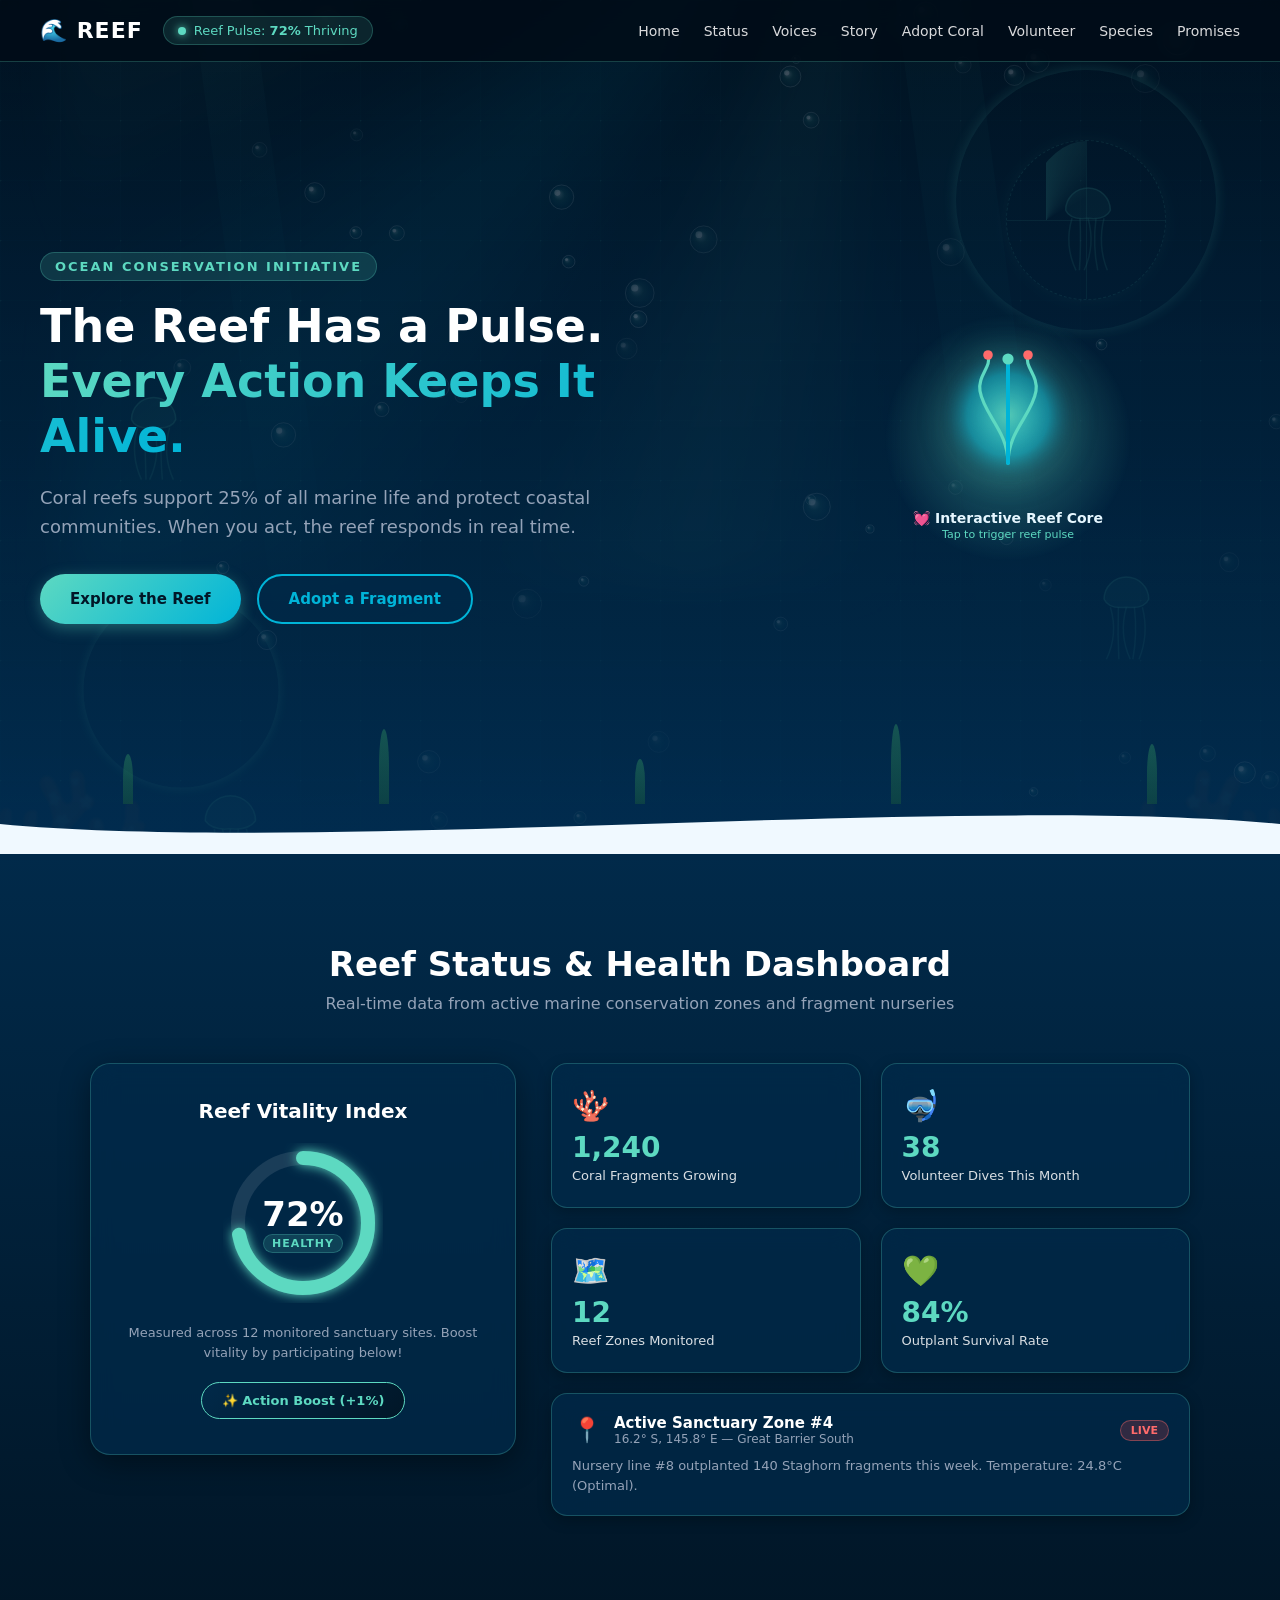
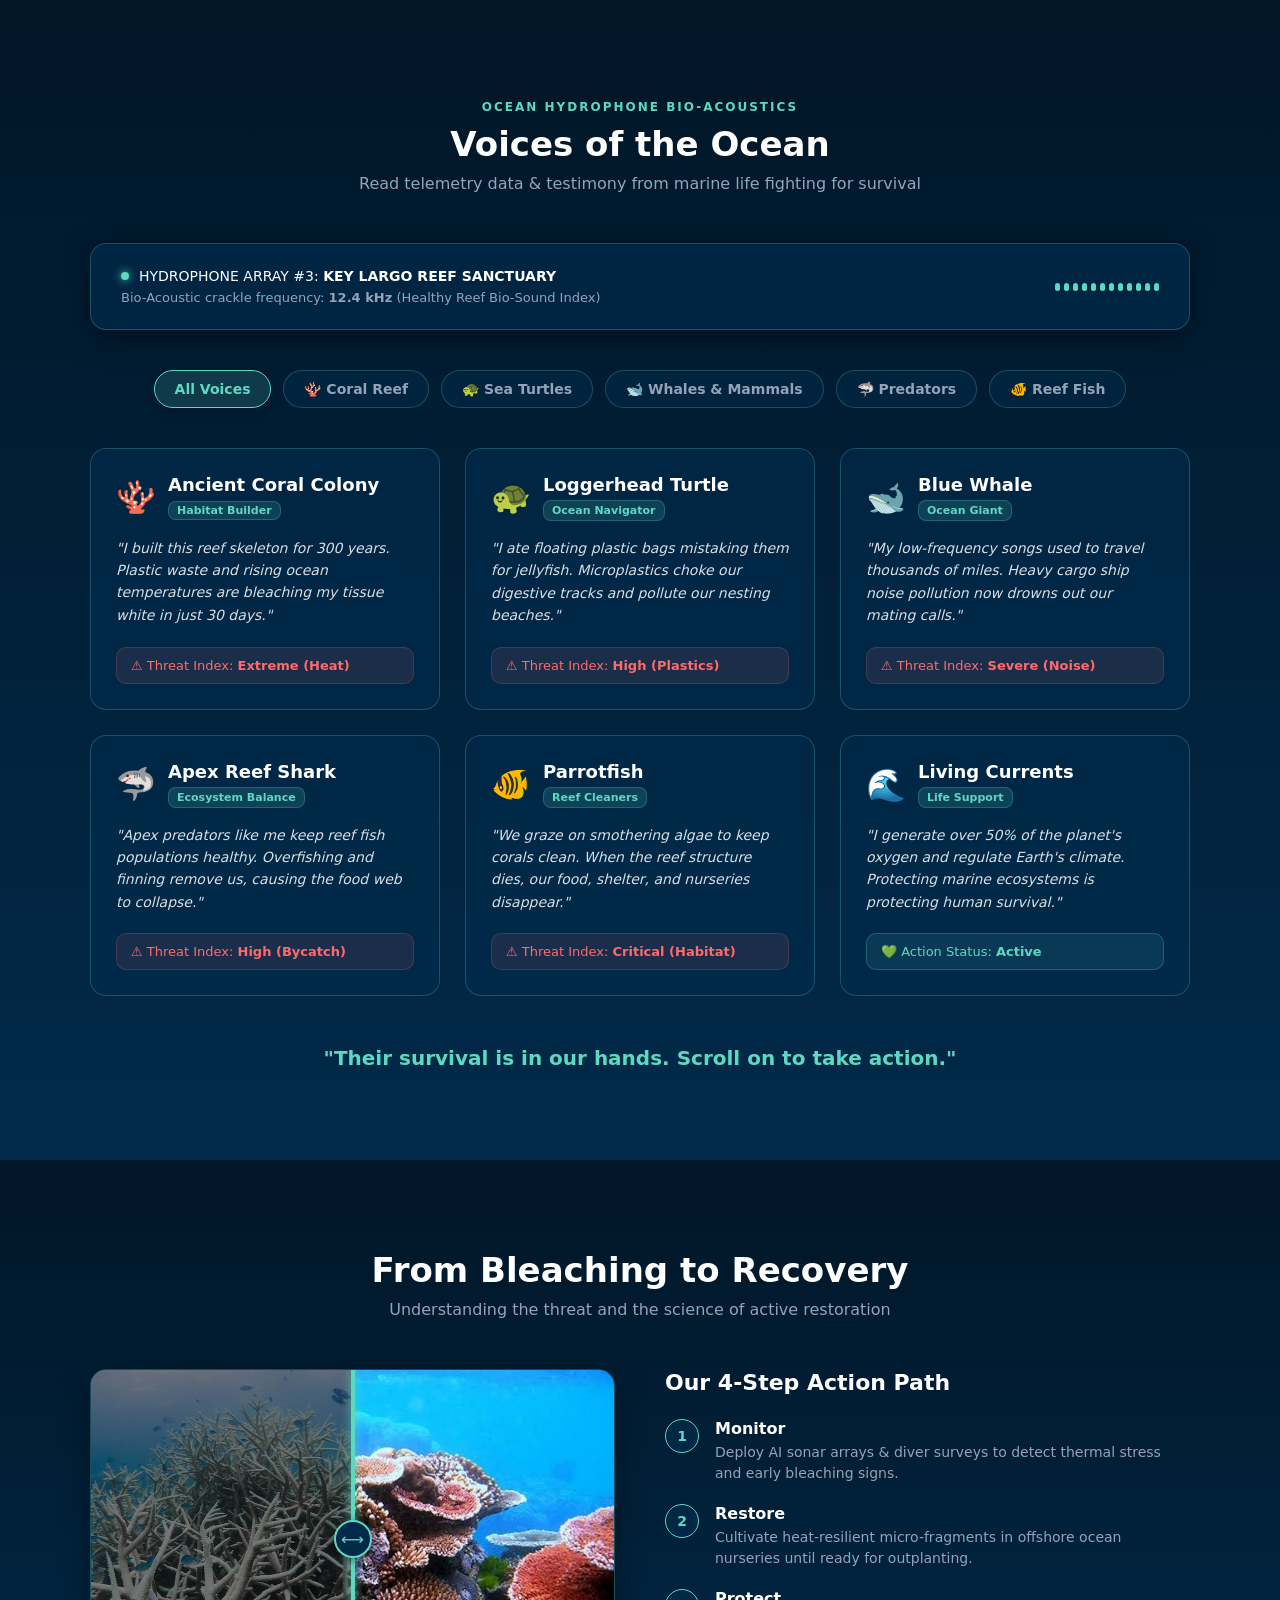
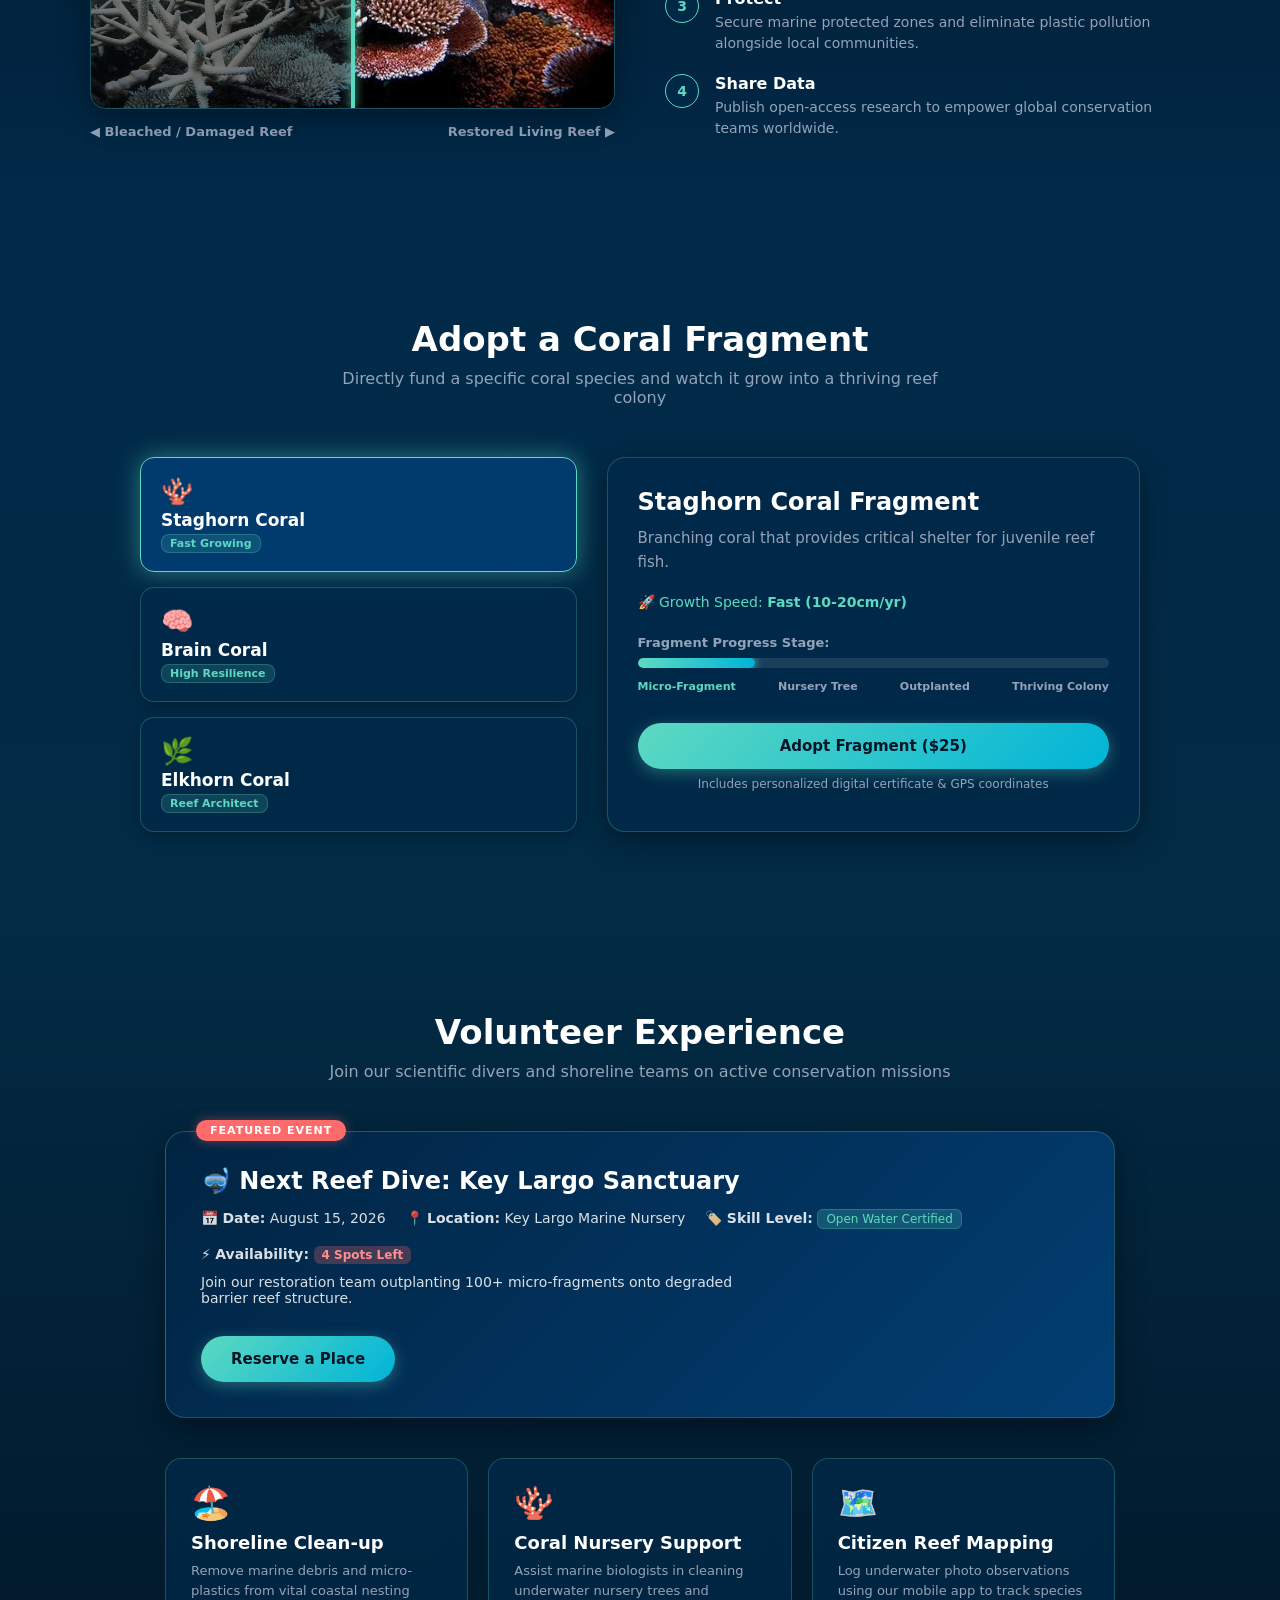
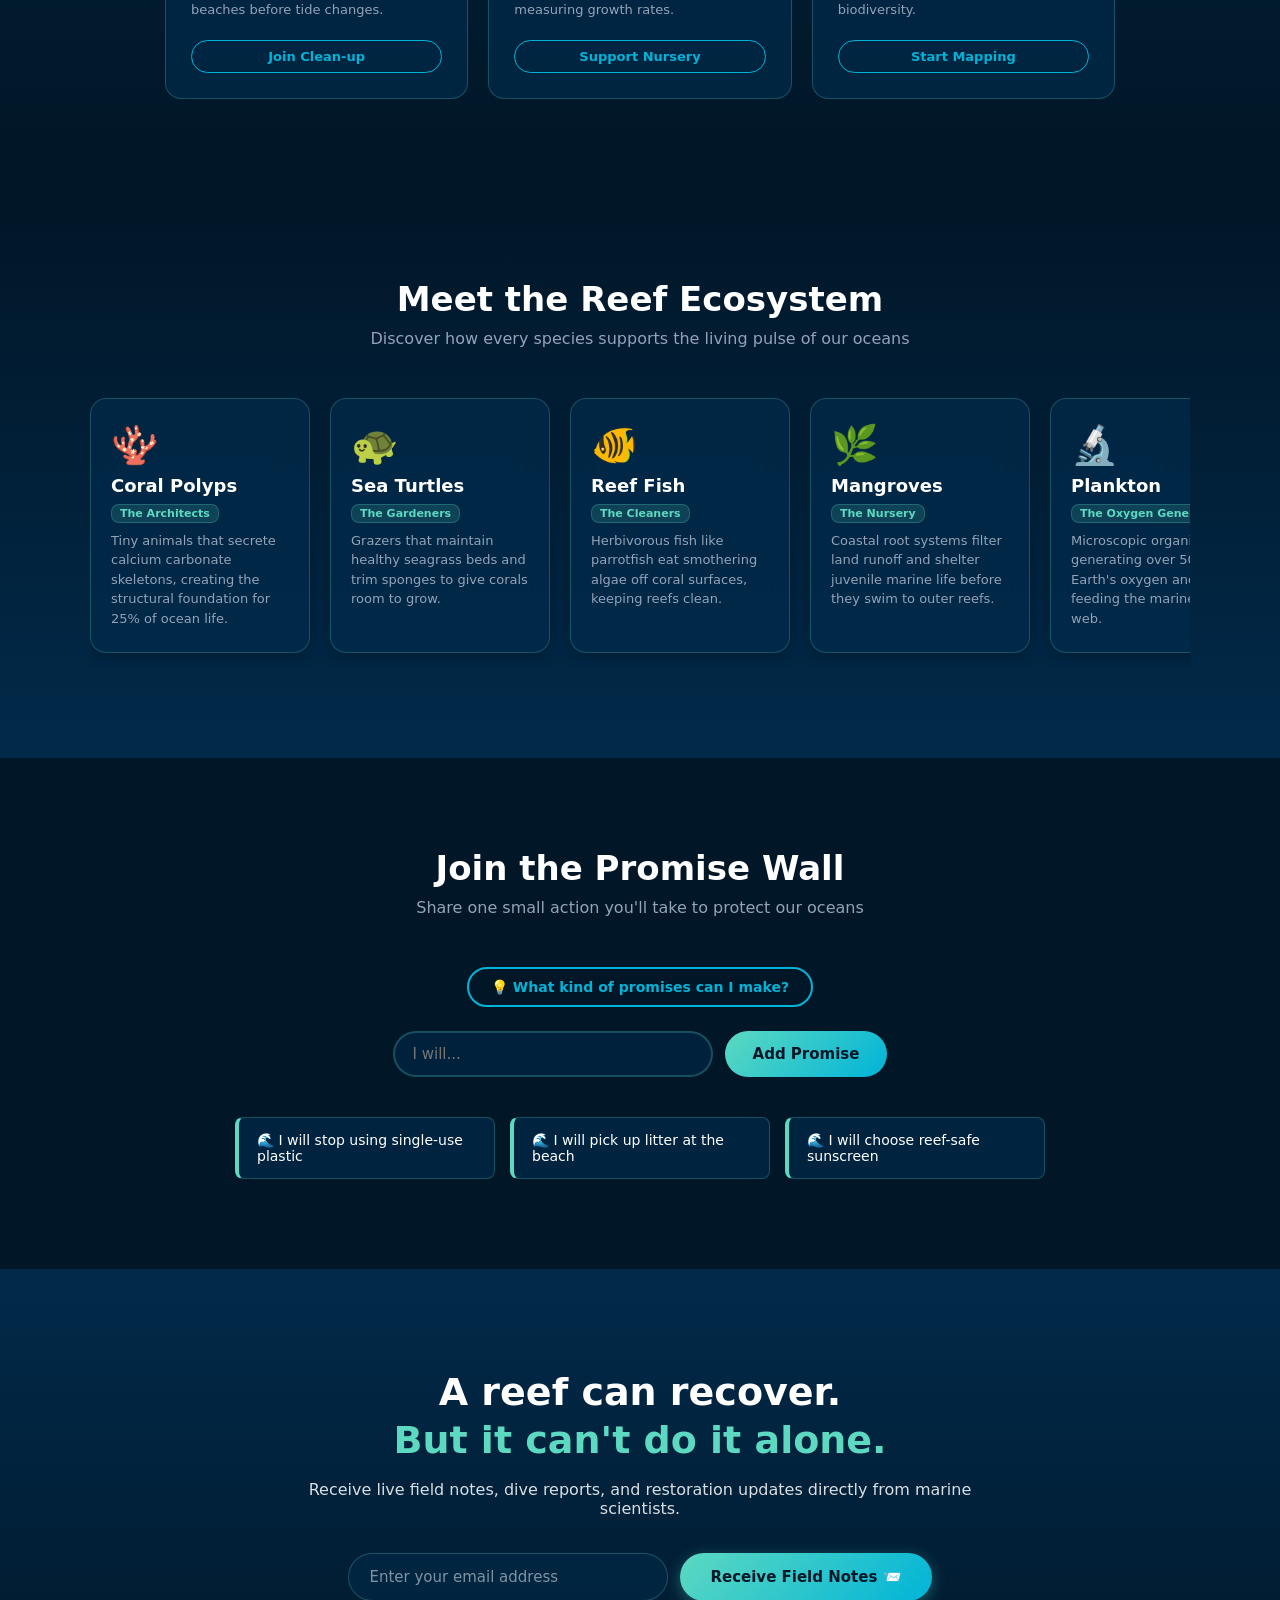
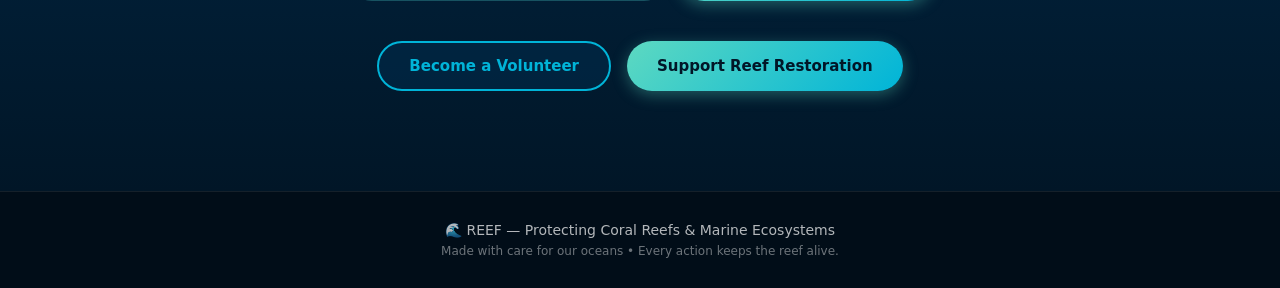
==== commit 2ae840a6: "chnage in voices of ocean" ====
--- a/index.html
+++ b/index.html
@@ -217,153 +217,146 @@
   </section>
 
   <!-- ========================================== -->
-  <!-- 5. VOICES OF THE OCEAN (ENHANCED & EXTENDED) -->
+  <!-- 5. VOICES OF THE OCEAN (ENHANCED & CLEAN) -->
+  <!-- ========================================== -->
+  <!-- ========================================== -->
+  <!-- 5. VOICES OF THE OCEAN (NO AUDIO VERSION) -->
   <!-- ========================================== -->
   <section id="voices" class="voices-section">
-    <div class="section-header text-center">
-      <div class="voices-eyebrow">OCEAN HYDROPHONE BIO-ACOUSTICS</div>
-      <h2 class="voices-title">Voices of the Ocean</h2>
-      <p class="voices-subtitle">Listen to hydrophone bio-acoustic signals & testimony from marine life fighting for survival</p>
-    </div>
-
-    <!-- Hydrophone Audio Controller Card -->
-    <div class="hydrophone-card reveal">
-      <div class="hydro-info">
-        <div class="hydro-status">
-          <span class="pulse-dot"></span>
-          <span>HYDROPHONE ARRAY #3: <strong>KEY LARGO REEF SANCTUARY</strong></span>
-        </div>
-        <div class="hydro-freq">Bio-Acoustic crackle frequency: <strong>12.4 kHz</strong> (Healthy Reef Bio-Sound Index)</div>
-      </div>
-
-      <!-- Animated Sound Waveform Bars -->
-      <div class="waveform-container" id="waveformVisualizer">
-        <span class="bar b1"></span>
-        <span class="bar b2"></span>
-        <span class="bar b3"></span>
-        <span class="bar b4"></span>
-        <span class="bar b5"></span>
-        <span class="bar b6"></span>
-        <span class="bar b7"></span>
-        <span class="bar b8"></span>
-        <span class="bar b9"></span>
-        <span class="bar b10"></span>
-        <span class="bar b11"></span>
-        <span class="bar b12"></span>
-      </div>
-
-      <button type="button" class="btn-audio-toggle" id="btnToggleAudio">
-        <span id="audioBtnIcon">🔊</span> <span id="audioBtnText">Play Bio-Acoustic Soundscape</span>
-      </button>
-    </div>
-
-    <!-- Category Filter Tabs -->
-    <div class="voice-filter-tabs">
-      <button type="button" class="filter-tab active" data-filter="all">All Voices</button>
-      <button type="button" class="filter-tab" data-filter="coral">🪸 Coral Reef</button>
-      <button type="button" class="filter-tab" data-filter="turtle">🐢 Sea Turtles</button>
-      <button type="button" class="filter-tab" data-filter="mammal">🐋 Whales & Mammals</button>
-      <button type="button" class="filter-tab" data-filter="shark">🦈 Predators</button>
-      <button type="button" class="filter-tab" data-filter="fish">🐠 Reef Fish</button>
-    </div>
-
-    <!-- Voices Grid Stream -->
-    <div class="voices-grid">
-      <!-- Coral Card -->
-      <div class="voice-card reveal" data-category="coral">
-        <div class="voice-card-header">
-          <span class="v-icon">🪸</span>
-          <div>
-            <h3>300-Year Ancient Coral Colony</h3>
-            <span class="v-tag coral-tag">Habitat Builder</span>
-          </div>
-          <button type="button" class="btn-listen-voice" data-sound="coral" title="Listen to Coral Bio-Acoustics">🔊 Listen</button>
-        </div>
-        <p class="v-quote">"I built this reef skeleton for 300 years. Plastic waste and rising ocean temperatures are bleaching my tissue white in just 30 days."</p>
-        <div class="v-stat">⚠️ Threat Index: <strong>Extreme (Heat & Acidification)</strong></div>
-      </div>
-
-      <!-- Sea Turtle Card -->
-      <div class="voice-card reveal" data-category="turtle">
-        <div class="voice-card-header">
-          <span class="v-icon">🐢</span>
-          <div>
-            <h3>Loggerhead Sea Turtle</h3>
-            <span class="v-tag turtle-tag">Ocean Navigator</span>
-          </div>
-          <button type="button" class="btn-listen-voice" data-sound="turtle" title="Listen to Turtle Acoustic Signals">🔊 Listen</button>
-        </div>
-        <p class="v-quote">"I ate floating plastic bags mistaking them for jellyfish. Microplastics choke our digestive tracks and pollute our nesting beaches."</p>
-        <div class="v-stat">⚠️ Threat Index: <strong>High (Plastic Ingestion & Net Entanglement)</strong></div>
-      </div>
-
-      <!-- Blue Whale Card -->
-      <div class="voice-card reveal" data-category="mammal">
-        <div class="voice-card-header">
-          <span class="v-icon">🐋</span>
-          <div>
-            <h3>Blue Whale</h3>
-            <span class="v-tag mammal-tag">Ocean Giant</span>
-          </div>
-          <button type="button" class="btn-listen-voice" data-sound="whale" title="Listen to Whale Song Frequency">🔊 Listen</button>
-        </div>
-        <p class="v-quote">"My low-frequency songs used to travel thousands of miles across calm seas. Heavy cargo ship noise pollution now drowns out our mating calls."</p>
-        <div class="v-stat">⚠️ Threat Index: <strong>Severe (Ship Strikes & Acoustic Noise)</strong></div>
-      </div>
-
-      <!-- Reef Shark Card -->
-      <div class="voice-card reveal" data-category="shark">
-        <div class="voice-card-header">
-          <span class="v-icon">🦈</span>
-          <div>
-            <h3>Apex Reef Shark</h3>
-            <span class="v-tag shark-tag">Ecosystem Balance</span>
-          </div>
-          <button type="button" class="btn-listen-voice" data-sound="shark" title="Listen to Shark Telemetry Signals">🔊 Listen</button>
-        </div>
-        <p class="v-quote">"Apex predators like me keep reef fish populations healthy. Overfishing and finning remove us, causing the entire food web to collapse."</p>
-        <div class="v-stat">⚠️ Threat Index: <strong>High (Overfishing & Bycatch)</strong></div>
-      </div>
-
-      <!-- Reef Fish Card -->
-      <div class="voice-card reveal" data-category="fish">
-        <div class="voice-card-header">
-          <span class="v-icon">🐠</span>
-          <div>
-            <h3>Parrotfish & Reef Dwellers</h3>
-            <span class="v-tag fish-tag">Reef Cleaners</span>
-          </div>
-          <button type="button" class="btn-listen-voice" data-sound="fish" title="Listen to Reef Chatter">🔊 Listen</button>
-        </div>
-        <p class="v-quote">"We graze on smothering algae to keep corals clean and healthy. When the reef structure dies, our food, shelter, and nurseries disappear."</p>
-        <div class="v-stat">⚠️ Threat Index: <strong>Critical (Habitat Loss)</strong></div>
-      </div>
-
-      <!-- Living Ocean Waters Card -->
-      <div class="voice-card reveal" data-category="coral">
-        <div class="voice-card-header">
-          <span class="v-icon">🌊</span>
-          <div>
-            <h3>Living Ocean Currents</h3>
-            <span class="v-tag ocean-tag">Life Support</span>
-          </div>
-          <button type="button" class="btn-listen-voice" data-sound="ocean" title="Listen to Ocean Waves">🔊 Listen</button>
-        </div>
-        <p class="v-quote">"I generate over 50% of the planet's oxygen and regulate Earth's climate. Protecting marine ecosystems is protecting human survival."</p>
-        <div class="v-stat">💚 Action Status: <strong>Restoration Active</strong></div>
-      </div>
-    </div>
-
-    <div class="voice-final-call reveal">
-      <p class="final-quote">"Their survival is in our hands. Scroll on to take action."</p>
-    </div>
-  </section>
-
-  <div class="wave-divider">
-    <svg viewBox="0 0 1440 100" preserveAspectRatio="none">
-      <path d="M0,50 C360,100 1080,0 1440,50 L1440,100 L0,100 Z" fill="#012a4a"></path>
-    </svg>
-  </div>
+    <div class="voices-container">
+      <div class="section-header text-center">
+        <div class="voices-eyebrow">OCEAN HYDROPHONE BIO-ACOUSTICS</div>
+        <h2 class="voices-title">Voices of the Ocean</h2>
+        <p class="voices-subtitle">Read telemetry data & testimony from marine life fighting for survival</p>
+      </div>
+
+      <!-- Hydrophone Monitoring Card (Visual Only) -->
+      <div class="hydrophone-card reveal">
+        <div class="hydro-info">
+          <div class="hydro-status">
+            <span class="pulse-dot"></span>
+            <span>HYDROPHONE ARRAY #3: <strong>KEY LARGO REEF SANCTUARY</strong></span>
+          </div>
+          <div class="hydro-freq">Bio-Acoustic crackle frequency: <strong>12.4 kHz</strong> (Healthy Reef Bio-Sound Index)</div>
+        </div>
+
+        <!-- Animated Sound Waveform Bars (Decorative) -->
+        <div class="waveform-container playing" id="waveformVisualizer">
+          <span class="bar b1"></span><span class="bar b2"></span><span class="bar b3"></span>
+          <span class="bar b4"></span><span class="bar b5"></span><span class="bar b6"></span>
+          <span class="bar b7"></span><span class="bar b8"></span><span class="bar b9"></span>
+          <span class="bar b10"></span><span class="bar b11"></span><span class="bar b12"></span>
+        </div>
+      </div>
+
+      <!-- Category Filter Tabs -->
+      <div class="voice-filter-tabs">
+        <button type="button" class="filter-tab active" data-filter="all">All Voices</button>
+        <button type="button" class="filter-tab" data-filter="coral">🪸 Coral Reef</button>
+        <button type="button" class="filter-tab" data-filter="turtle">🐢 Sea Turtles</button>
+        <button type="button" class="filter-tab" data-filter="mammal">🐋 Whales & Mammals</button>
+        <button type="button" class="filter-tab" data-filter="shark">🦈 Predators</button>
+        <button type="button" class="filter-tab" data-filter="fish">🐠 Reef Fish</button>
+      </div>
+
+      <!-- Voices Grid Stream -->
+      <div class="voices-grid">
+        <!-- Coral Card -->
+        <div class="voice-card reveal" data-category="coral">
+          <div class="voice-card-header">
+            <div class="voice-title-wrapper">
+              <span class="v-icon">🪸</span>
+              <div>
+                <h3>Ancient Coral Colony</h3>
+                <span class="v-tag coral-tag">Habitat Builder</span>
+              </div>
+            </div>
+          </div>
+          <p class="v-quote">"I built this reef skeleton for 300 years. Plastic waste and rising ocean temperatures are bleaching my tissue white in just 30 days."</p>
+          <div class="v-stat">⚠️ Threat Index: <strong>Extreme (Heat)</strong></div>
+        </div>
+
+        <!-- Sea Turtle Card -->
+        <div class="voice-card reveal" data-category="turtle">
+          <div class="voice-card-header">
+             <div class="voice-title-wrapper">
+              <span class="v-icon">🐢</span>
+              <div>
+                <h3>Loggerhead Turtle</h3>
+                <span class="v-tag turtle-tag">Ocean Navigator</span>
+              </div>
+            </div>
+          </div>
+          <p class="v-quote">"I ate floating plastic bags mistaking them for jellyfish. Microplastics choke our digestive tracks and pollute our nesting beaches."</p>
+          <div class="v-stat">⚠️ Threat Index: <strong>High (Plastics)</strong></div>
+        </div>
+
+        <!-- Blue Whale Card -->
+        <div class="voice-card reveal" data-category="mammal">
+          <div class="voice-card-header">
+            <div class="voice-title-wrapper">
+              <span class="v-icon">🐋</span>
+              <div>
+                <h3>Blue Whale</h3>
+                <span class="v-tag mammal-tag">Ocean Giant</span>
+              </div>
+            </div>
+          </div>
+          <p class="v-quote">"My low-frequency songs used to travel thousands of miles. Heavy cargo ship noise pollution now drowns out our mating calls."</p>
+          <div class="v-stat">⚠️ Threat Index: <strong>Severe (Noise)</strong></div>
+        </div>
+
+        <!-- Reef Shark Card -->
+        <div class="voice-card reveal" data-category="shark">
+          <div class="voice-card-header">
+            <div class="voice-title-wrapper">
+              <span class="v-icon">🦈</span>
+              <div>
+                <h3>Apex Reef Shark</h3>
+                <span class="v-tag shark-tag">Ecosystem Balance</span>
+              </div>
+            </div>
+          </div>
+          <p class="v-quote">"Apex predators like me keep reef fish populations healthy. Overfishing and finning remove us, causing the food web to collapse."</p>
+          <div class="v-stat">⚠️ Threat Index: <strong>High (Bycatch)</strong></div>
+        </div>
+
+        <!-- Reef Fish Card -->
+        <div class="voice-card reveal" data-category="fish">
+          <div class="voice-card-header">
+            <div class="voice-title-wrapper">
+              <span class="v-icon">🐠</span>
+              <div>
+                <h3>Parrotfish</h3>
+                <span class="v-tag fish-tag">Reef Cleaners</span>
+              </div>
+            </div>
+          </div>
+          <p class="v-quote">"We graze on smothering algae to keep corals clean. When the reef structure dies, our food, shelter, and nurseries disappear."</p>
+          <div class="v-stat">⚠️ Threat Index: <strong>Critical (Habitat)</strong></div>
+        </div>
+
+        <!-- Living Ocean Waters Card -->
+        <div class="voice-card reveal" data-category="coral">
+          <div class="voice-card-header">
+            <div class="voice-title-wrapper">
+              <span class="v-icon">🌊</span>
+              <div>
+                <h3>Living Currents</h3>
+                <span class="v-tag ocean-tag">Life Support</span>
+              </div>
+            </div>
+          </div>
+          <p class="v-quote">"I generate over 50% of the planet's oxygen and regulate Earth's climate. Protecting marine ecosystems is protecting human survival."</p>
+          <div class="v-stat status-active">💚 Action Status: <strong>Active</strong></div>
+        </div>
+      </div>
+      
+      <div class="voice-final-call reveal">
+        <p class="final-quote">"Their survival is in our hands. Scroll on to take action."</p>
+      </div>
+    </div>
+  </section>
 
   <!-- ========================================== -->
   <!-- 6. SCROLL-LED STORY: BLEACHING TO RECOVERY -->
--- a/style.css
+++ b/style.css
@@ -750,64 +750,228 @@
   color: var(--text-muted);
   line-height: 1.5;
 }
-
-
 /* ==========================================
-   5. VOICES OF THE OCEAN
+   5. VOICES OF THE OCEAN (CLEAN LAYOUT)
+   ========================================== */
+/* ==========================================
+   5. VOICES OF THE OCEAN (CLEAN LAYOUT - NO AUDIO)
    ========================================== */
 .voices-section {
-  padding: 90px 20px;
-  background-color: var(--navy);
+  padding: 90px 40px;
+  background: linear-gradient(180deg, var(--navy) 0%, var(--deep-blue) 100%);
+}
+
+.voices-container {
+  max-width: 1100px;
+  margin: 0 auto;
+}
+
+.voices-title {
+  color: white;
+  font-size: 32px;
+  margin-bottom: 15px;
+}
+
+.voices-subtitle {
+  color: var(--text-muted);
+  font-size: 16px;
+  max-width: 600px;
+  margin: 0 auto 40px auto;
+}
+
+.voices-eyebrow {
+  display: inline-block;
+  font-size: 12px;
+  letter-spacing: 2px;
+  font-weight: 700;
+  color: var(--mint);
+  margin-bottom: 10px;
+}
+
+/* Hydrophone Hub */
+.hydrophone-card {
+  background: var(--dark-glass);
+  backdrop-filter: blur(12px);
+  border: 1px solid var(--border-cyan);
+  border-radius: 16px;
+  padding: 24px 30px;
+  display: flex;
+  align-items: center;
+  justify-content: space-between;
+  gap: 20px;
+  margin-bottom: 40px;
+  box-shadow: var(--shadow-md);
+  flex-wrap: wrap;
+}
+
+.hydro-status {
+  display: flex;
+  align-items: center;
+  gap: 10px;
+  font-size: 14px;
+  color: white;
+}
+
+.hydro-freq {
+  font-size: 13px;
+  color: var(--text-muted);
+  margin-top: 6px;
+}
+
+/* Audio Waveform Animations (Decorative Only) */
+.waveform-container {
+  display: flex;
+  align-items: center;
+  gap: 4px;
+  height: 30px;
+}
+
+.waveform-container .bar {
+  width: 5px;
+  height: 8px;
+  background-color: var(--mint);
+  border-radius: 4px;
+  transition: height 0.2s ease;
+}
+
+.waveform-container.playing .bar {
+  animation: waveAnim 1.2s ease-in-out infinite alternate;
+}
+
+.waveform-container.playing .b1, .waveform-container.playing .b7 { animation-delay: 0.1s; }
+.waveform-container.playing .b2, .waveform-container.playing .b8 { animation-delay: 0.3s; }
+.waveform-container.playing .b3, .waveform-container.playing .b9 { animation-delay: 0.5s; }
+.waveform-container.playing .b4, .waveform-container.playing .b10 { animation-delay: 0.2s; }
+.waveform-container.playing .b5, .waveform-container.playing .b11 { animation-delay: 0.6s; }
+.waveform-container.playing .b6, .waveform-container.playing .b12 { animation-delay: 0.4s; }
+
+@keyframes waveAnim {
+  0% { height: 6px; opacity: 0.4; }
+  100% { height: 28px; opacity: 1; }
+}
+
+/* Category Filter Tabs */
+.voice-filter-tabs {
+  display: flex;
+  justify-content: center;
+  gap: 12px;
+  margin-bottom: 40px;
+  flex-wrap: wrap;
+}
+
+.filter-tab {
+  background: rgba(1, 42, 74, 0.5);
+  border: 1px solid var(--border-cyan);
+  color: var(--text-muted);
+  padding: 10px 20px;
+  border-radius: 30px;
+  font-size: 14px;
+  font-weight: 600;
+  cursor: pointer;
+  transition: all 0.2s ease;
+}
+
+.filter-tab:hover,
+.filter-tab.active {
+  background: rgba(93, 217, 193, 0.15);
+  color: var(--mint);
+  border-color: var(--mint);
+  box-shadow: var(--shadow-sm);
+}
+
+/* Voices Grid */
+.voices-grid {
+  display: grid;
+  grid-template-columns: repeat(auto-fit, minmax(320px, 1fr));
+  gap: 25px;
+}
+
+.voice-card {
+  background: var(--dark-glass);
+  backdrop-filter: blur(12px);
+  border: 1px solid var(--border-cyan);
+  border-radius: 16px;
+  padding: 25px;
+  display: flex;
+  flex-direction: column;
+  justify-content: space-between;
+  text-align: left;
+  transition: transform 0.3s ease, border-color 0.3s ease;
+}
+
+.voice-card:hover {
+  transform: translateY(-5px);
+  border-color: var(--mint);
+  box-shadow: var(--shadow-sm);
+}
+
+.voice-card-header {
+  display: flex;
+  justify-content: space-between;
+  align-items: flex-start;
+  margin-bottom: 16px;
+}
+
+.voice-title-wrapper {
+  display: flex;
+  align-items: center;
+  gap: 12px;
+}
+
+.v-icon {
+  font-size: 32px;
+}
+
+.voice-card h3 {
+  font-size: 18px;
+  color: white;
+  margin-bottom: 4px;
+}
+
+.v-tag {
+  font-size: 11px;
+  font-weight: 700;
+  padding: 3px 8px;
+  border-radius: 8px;
+  display: inline-block;
+  background: rgba(93, 217, 193, 0.15);
+  color: var(--mint);
+  border: 1px solid var(--border-cyan);
+}
+
+.v-quote {
+  font-size: 14px;
+  color: rgba(255, 255, 255, 0.85);
+  line-height: 1.6;
+  font-style: italic;
+  margin-bottom: 20px;
+}
+
+.v-stat {
+  font-size: 13px;
+  color: var(--coral-pink);
+  background: rgba(255, 107, 107, 0.1);
+  padding: 10px 14px;
+  border-radius: 10px;
+  border: 1px solid rgba(255, 107, 107, 0.2);
+}
+
+.v-stat.status-active {
+  color: var(--mint);
+  background: rgba(93, 217, 193, 0.1);
+  border-color: var(--border-cyan);
+}
+
+.voice-final-call {
+  margin-top: 50px;
   text-align: center;
 }
 
-.voices-title {
-  color: white;
-  font-size: 32px;
-  margin-bottom: 60px;
-  opacity: 0.95;
-}
-
-.voice-line {
-  max-width: 600px;
-  margin: 0 auto 70px auto;
-  opacity: 0;
-  transform: translateY(30px);
-  transition: opacity 0.8s ease, transform 0.8s ease;
-}
-
-.voice-line.visible {
-  opacity: 1;
-  transform: translateY(0);
-}
-
-.voice-icon {
-  font-size: 42px;
-  display: block;
-  margin-bottom: 12px;
-}
-
-.voice-line p {
-  color: white;
+.final-quote {
   font-size: 20px;
-  font-style: italic;
-  line-height: 1.6;
-}
-
-.voice-final p {
-  font-size: 24px;
-  font-style: normal;
+  color: var(--mint);
   font-weight: 700;
-  color: var(--mint);
-}
-
-.wave-divider svg {
-  width: 100%;
-  height: 50px;
-  display: block;
-}
-
-
+}
 /* ==========================================
    6. SCROLL-LED STORY: BLEACHING TO RECOVERY (DARK BLUE)
    ========================================== */
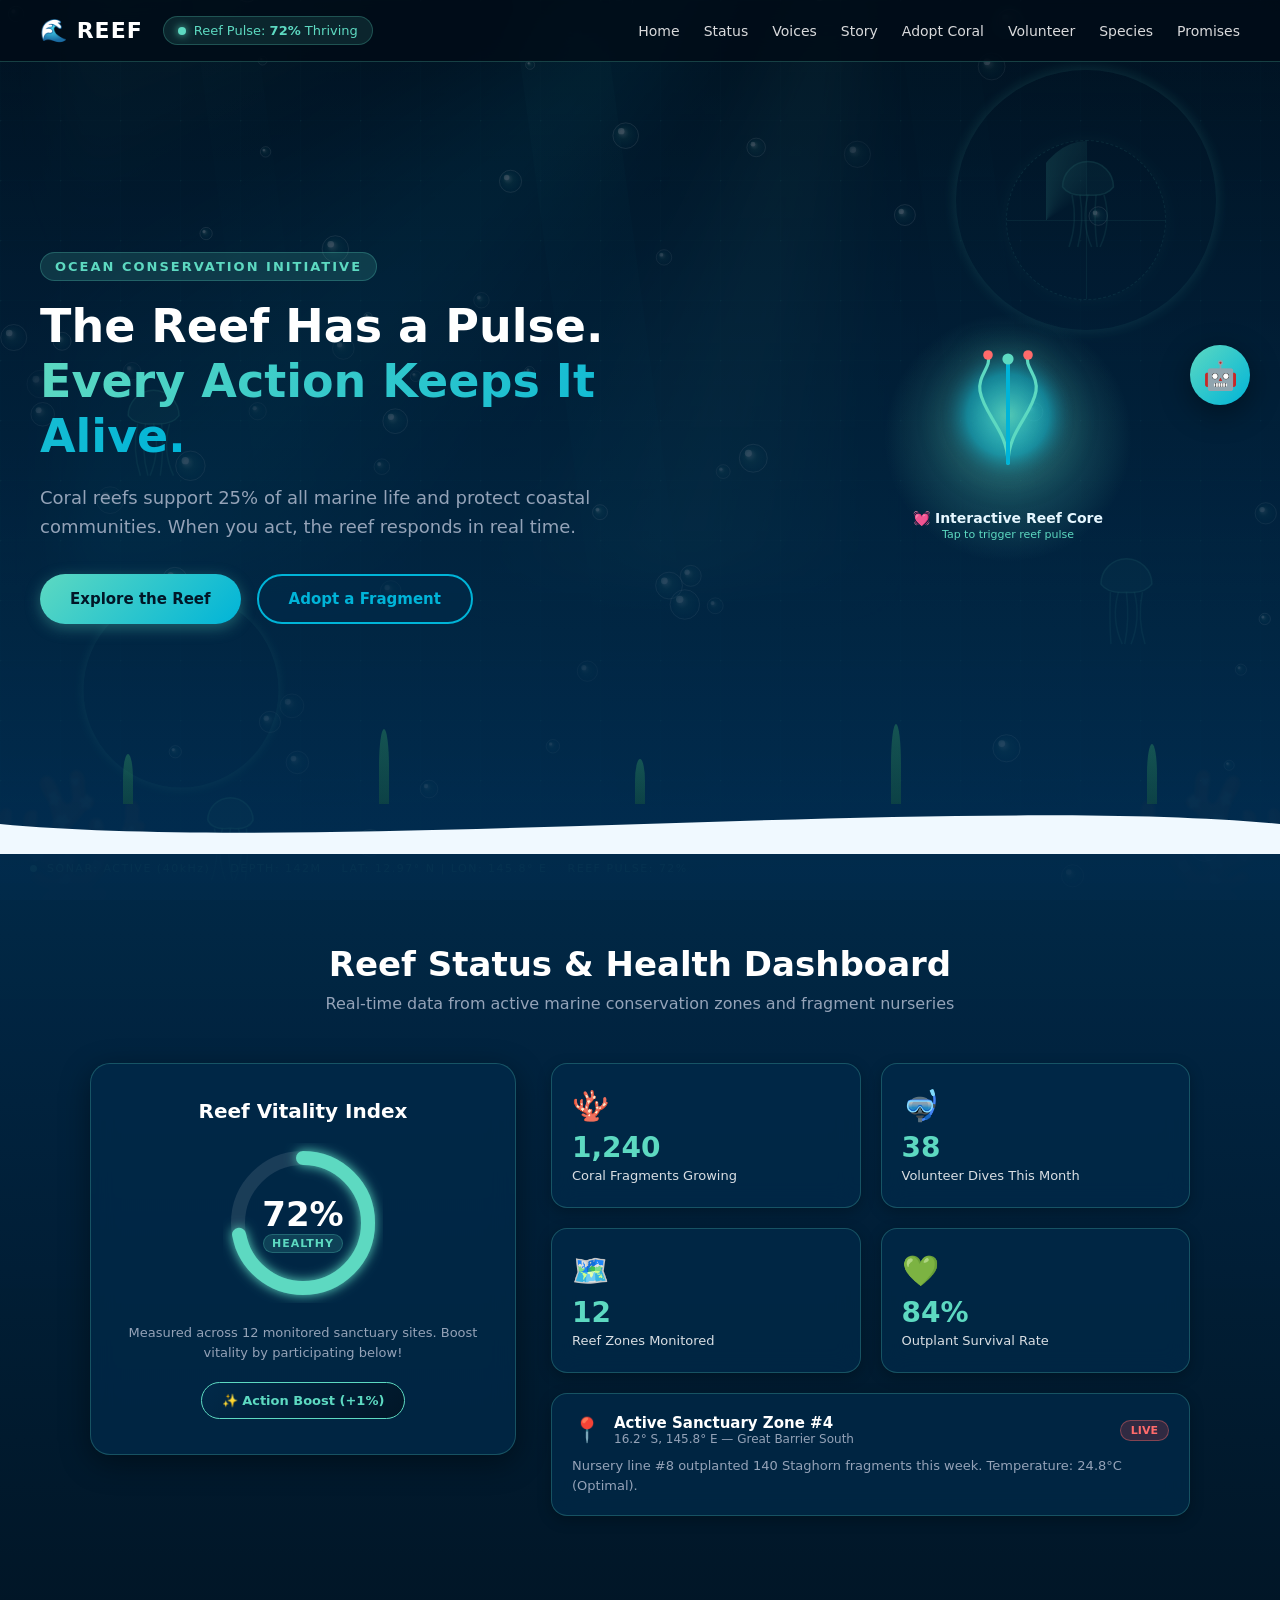
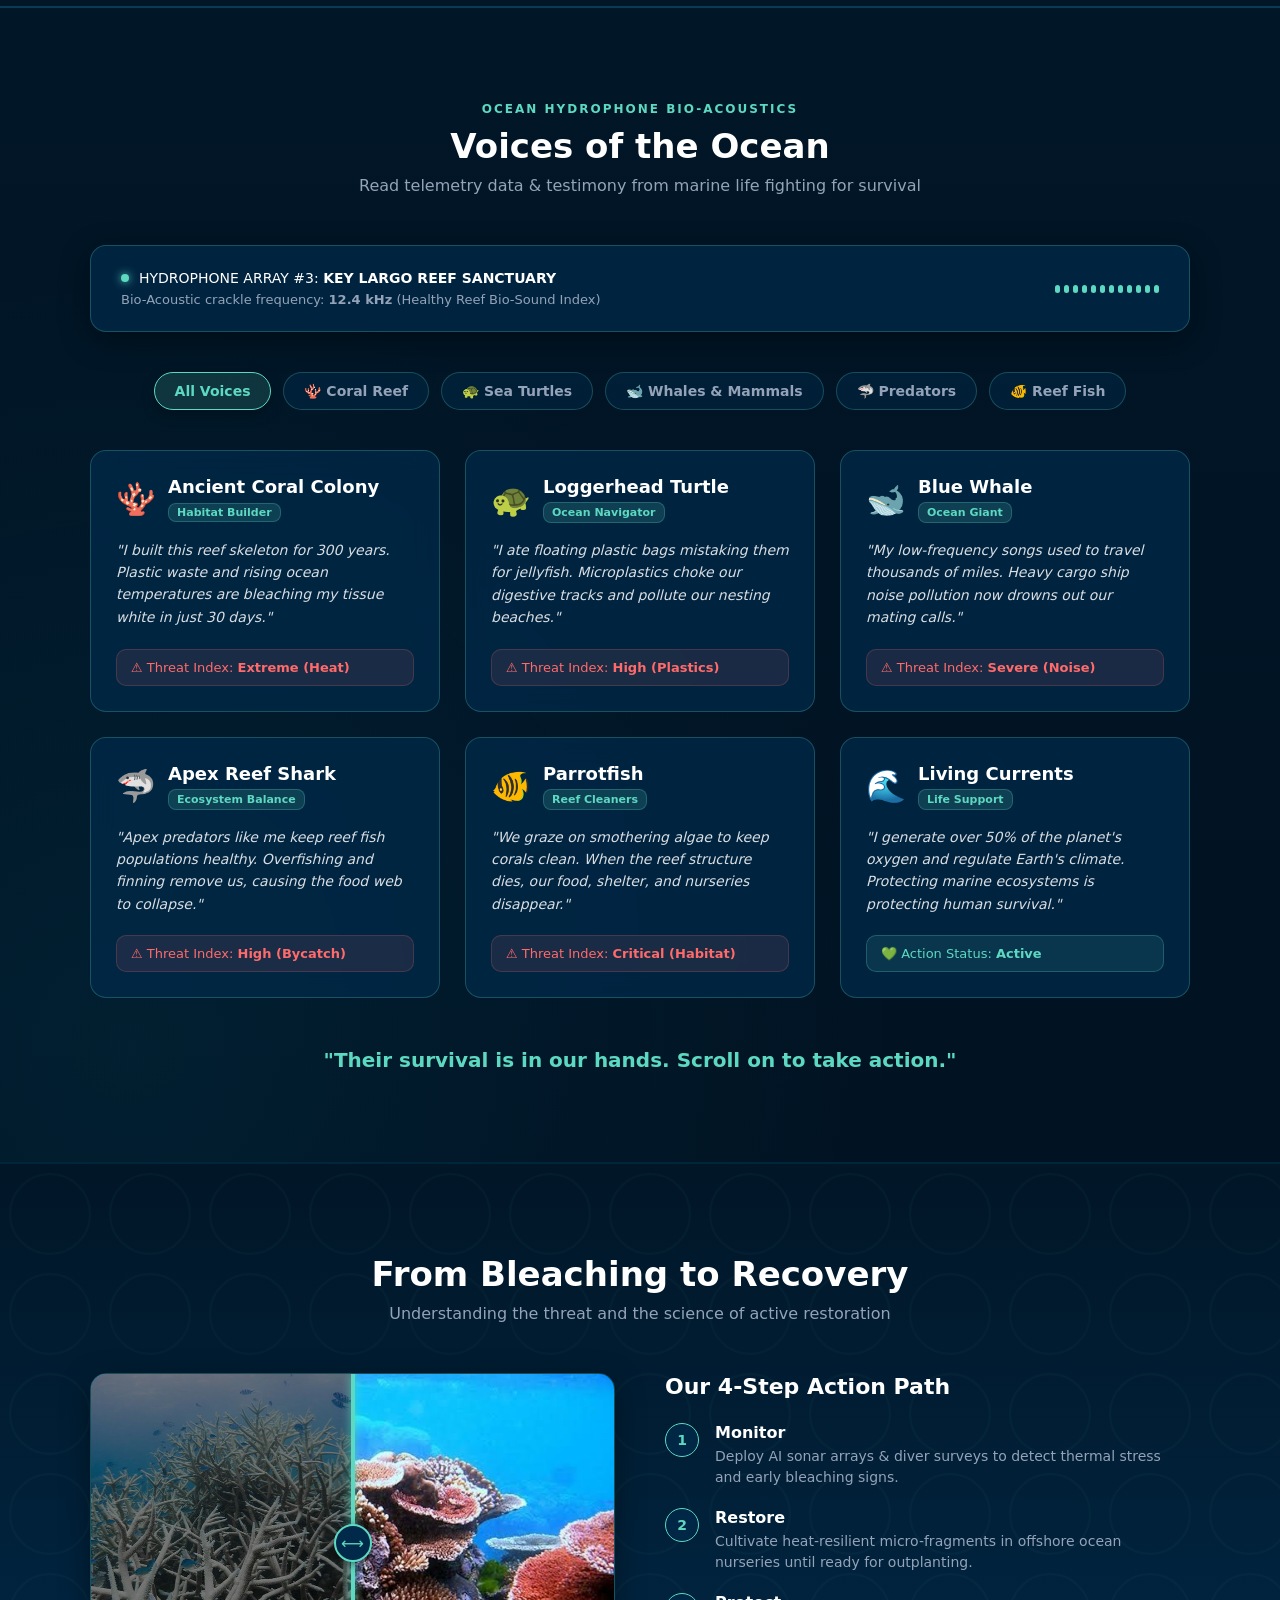
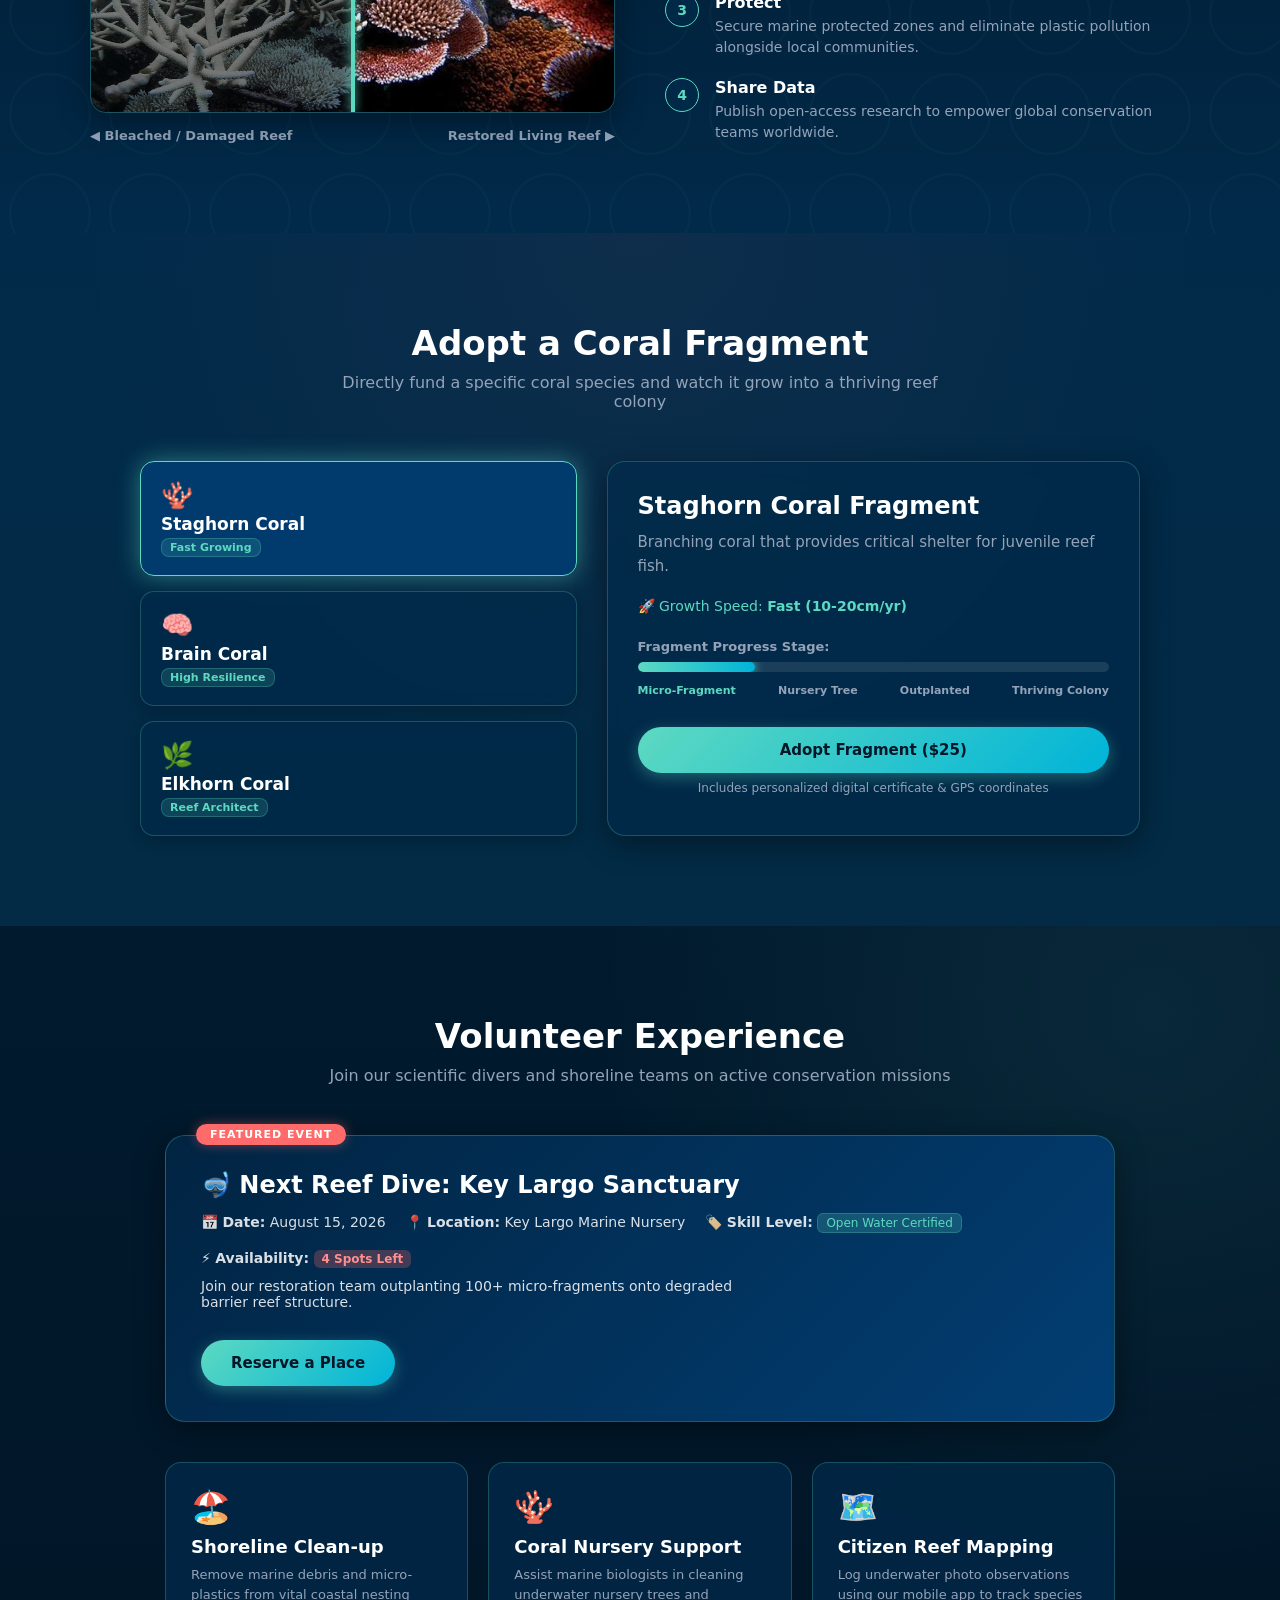
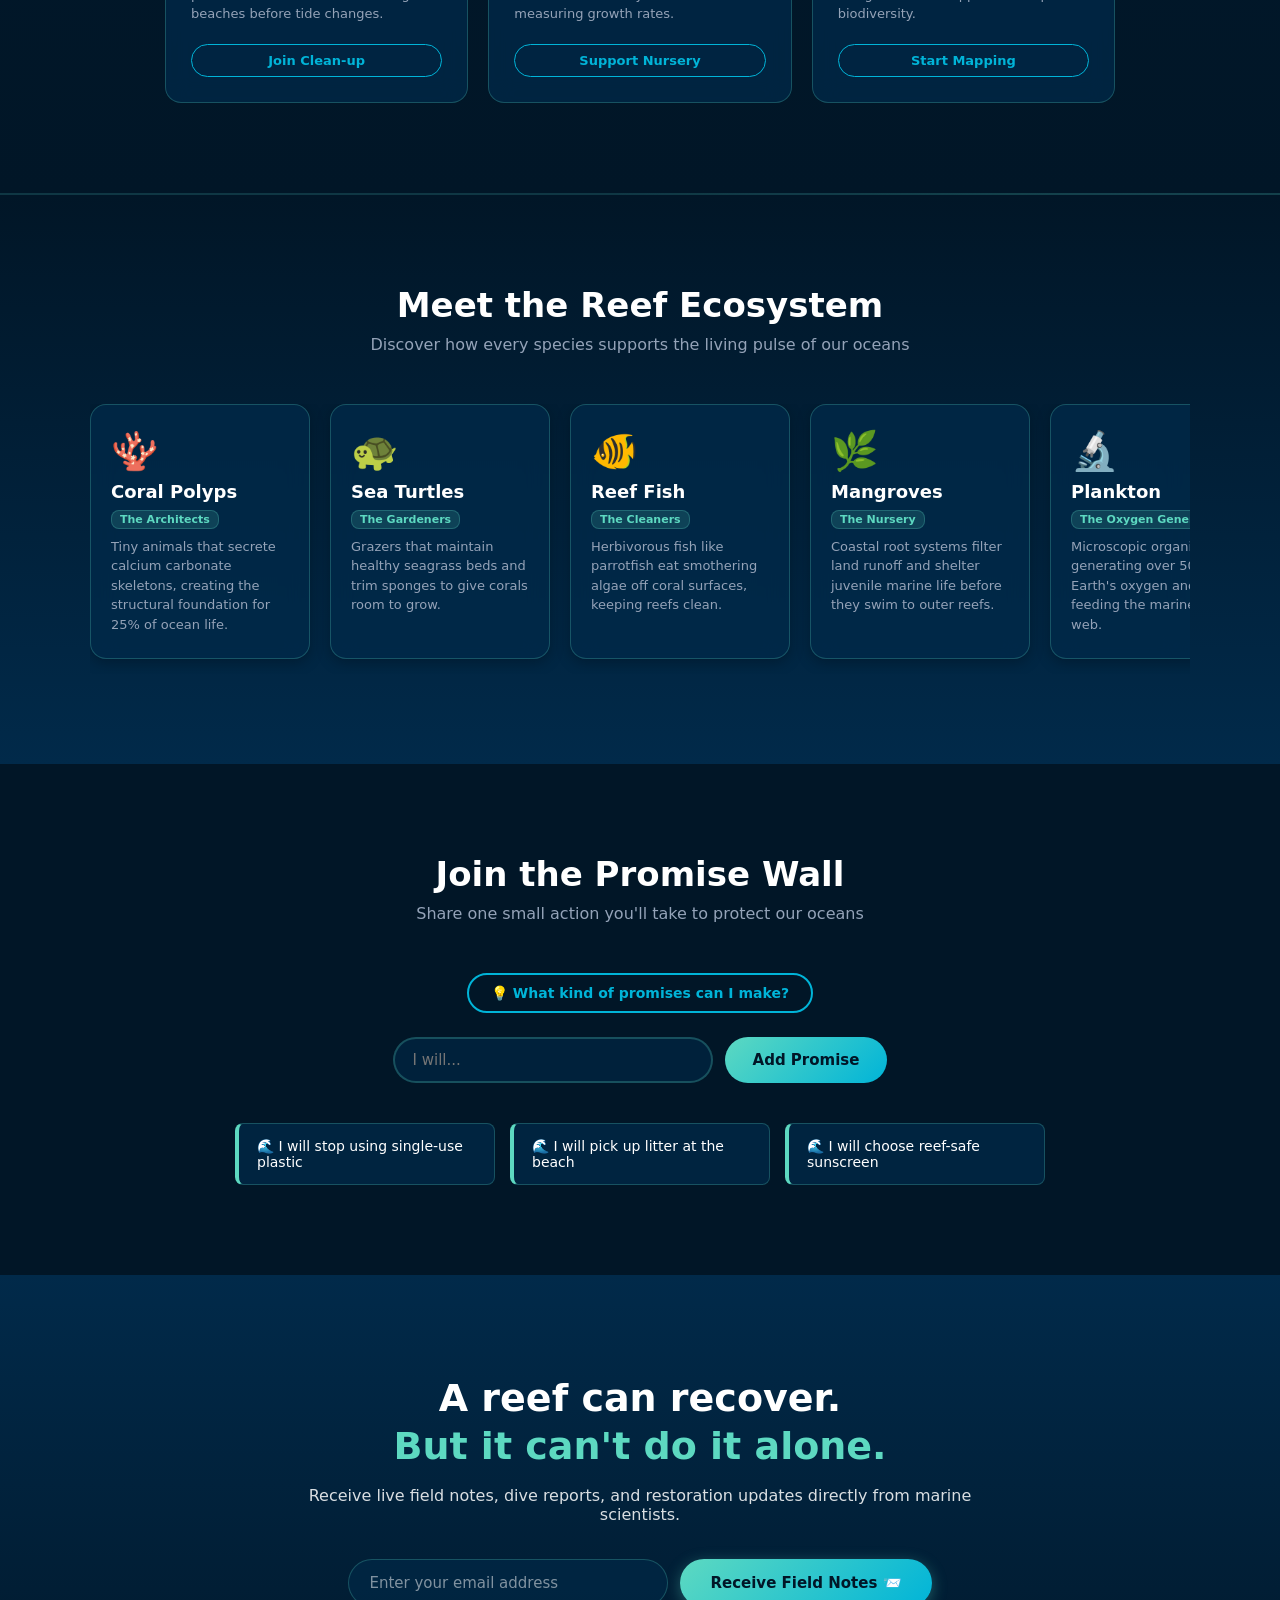
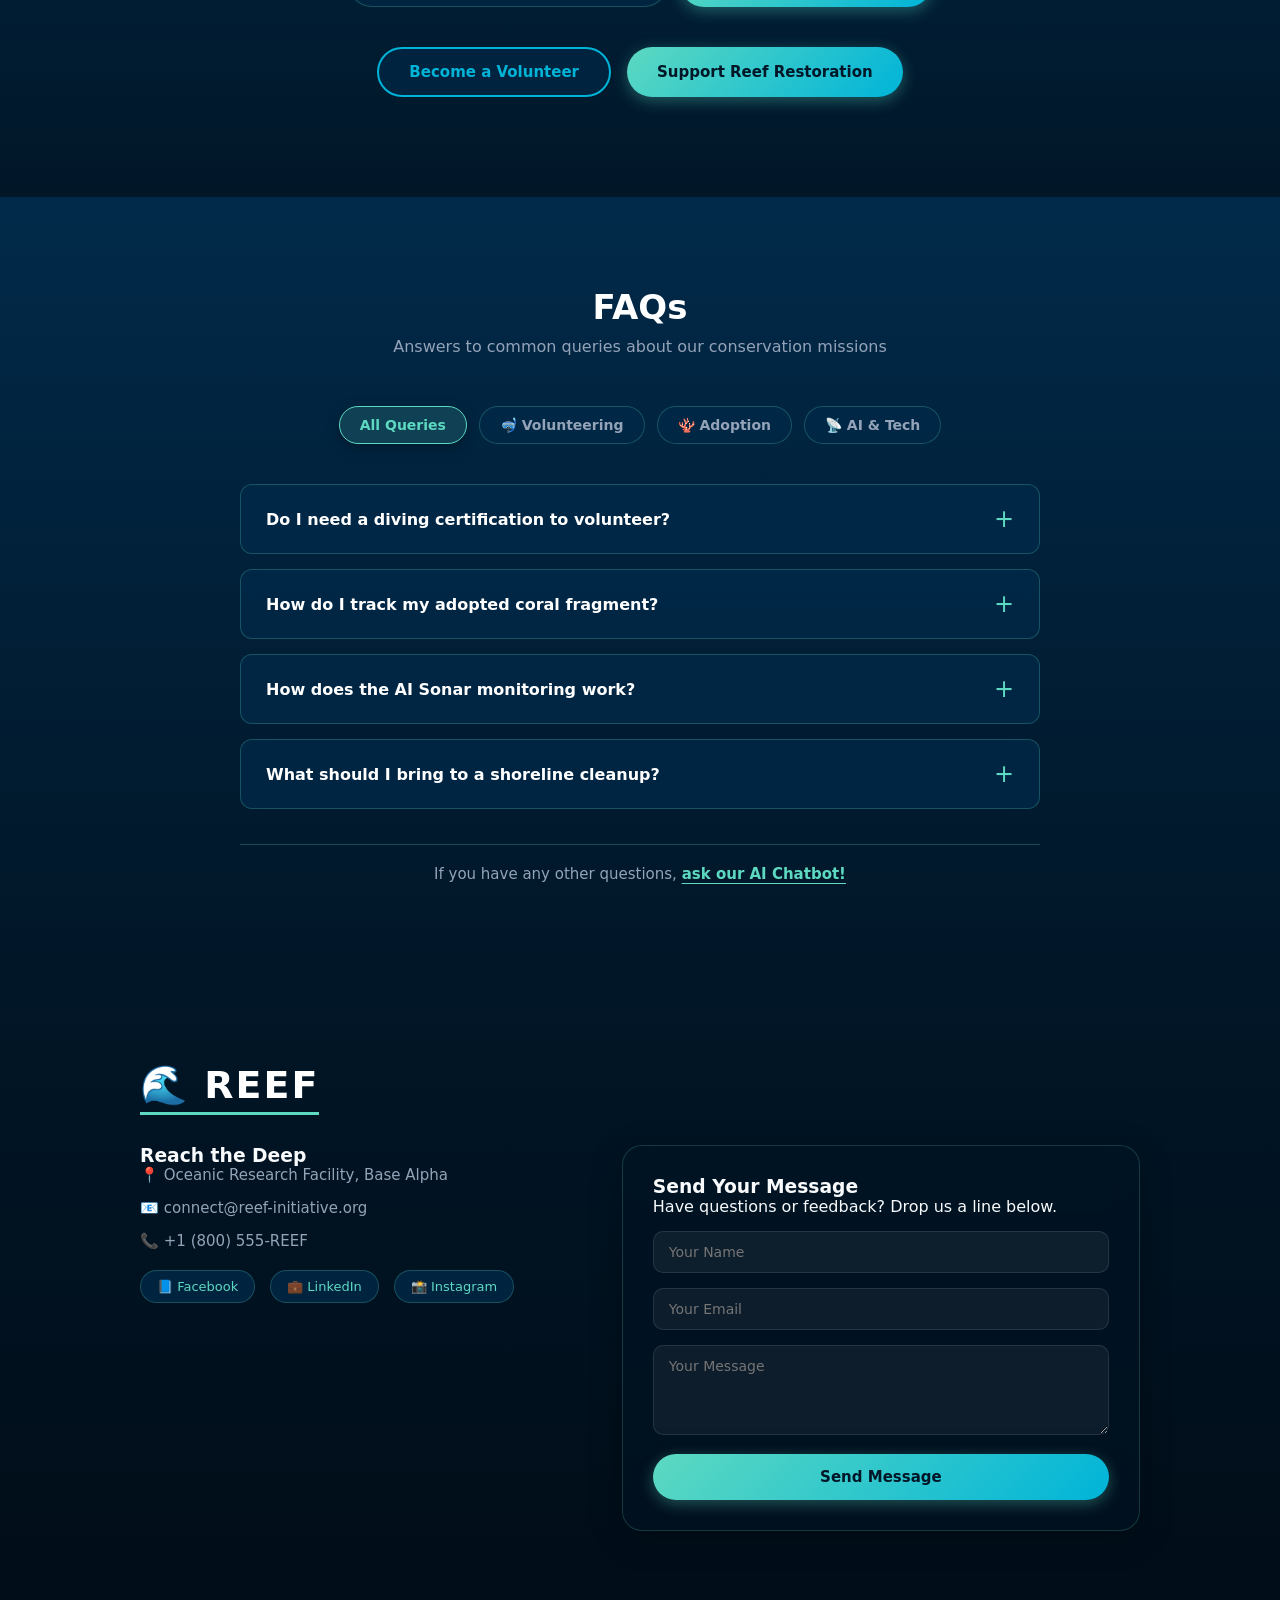
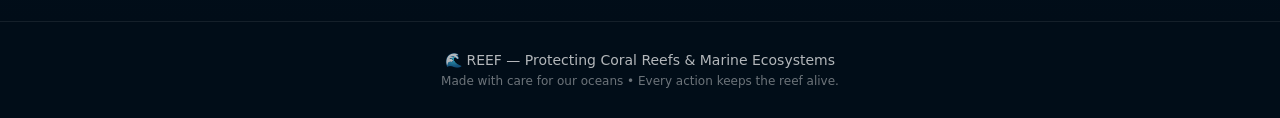
==== commit 6726eb8a: "chatbot added followed by  a little more changes" ====
--- a/index.html
+++ b/index.html
@@ -674,6 +674,99 @@
     </div>
   </section>
 
+  <!-- ========================================== -->
+  <!-- 11.2 FREQUENTLY ASKED QUESTIONS (FAQ) -->
+  <!-- ========================================== -->
+  <section id="faq" class="faq-section">
+    <div class="section-header">
+      <h2>FAQs</h2>
+      <p>Answers to common queries about our conservation missions</p>
+    </div>
+
+    <div class="faq-container">
+      <!-- FAQ Category Options -->
+      <div class="faq-filter-tabs">
+        <button class="faq-filter-btn active" data-faq="all">All Queries</button>
+        <button class="faq-filter-btn" data-faq="volunteer">🤿 Volunteering</button>
+        <button class="faq-filter-btn" data-faq="adopt">🪸 Adoption</button>
+        <button class="faq-filter-btn" data-faq="tech">📡 AI & Tech</button>
+      </div>
+
+      <!-- FAQ Accordion Items -->
+      <div class="faq-accordion">
+        <!-- FAQ Items remain exactly the same as before -->
+        <div class="faq-item" data-category="volunteer">
+          <button class="faq-question">Do I need a diving certification to volunteer? <span class="faq-icon">+</span></button>
+          <div class="faq-answer"><p>For underwater reef restoration dives, an Open Water Certification is required. However, our shoreline cleanups and citizen mapping activities are open to everyone—no experience needed!</p></div>
+        </div>
+        <div class="faq-item" data-category="adopt">
+          <button class="faq-question">How do I track my adopted coral fragment? <span class="faq-icon">+</span></button>
+          <div class="faq-answer"><p>Once you adopt a fragment, you will receive a digital certificate with specific GPS coordinates. We also send quarterly photo updates to your email so you can monitor its growth!</p></div>
+        </div>
+        <div class="faq-item" data-category="tech">
+          <button class="faq-question">How does the AI Sonar monitoring work? <span class="faq-icon">+</span></button>
+          <div class="faq-answer"><p>Our underwater hydrophone arrays listen to the reef's bio-acoustics. The AI analyzes these sound frequencies (like fish clicks and coral crackles) to determine the biodiversity and overall health of the ecosystem in real-time.</p></div>
+        </div>
+        <div class="faq-item" data-category="volunteer">
+          <button class="faq-question">What should I bring to a shoreline cleanup? <span class="faq-icon">+</span></button>
+          <div class="faq-answer"><p>Just bring comfortable closed-toe shoes, a reusable water bottle, and reef-safe sunscreen. We will provide all the necessary gloves, collection bags, and tools!</p></div>
+        </div>
+      </div>
+
+      <!-- NEW: Chatbot Prompt -->
+      <!-- FAQ Accordion Items Ends Here -->
+      
+      <!-- Chatbot Prompt -->
+      <div class="faq-chatbot-prompt">
+        <p>If you have any other questions, <button id="openChatFromFaq" class="faq-chat-link">ask our AI Chatbot!</button></p>
+      </div>
+    </div>
+  </section>
+
+ <!-- ========================================== -->
+  <!-- 11.5 NEW PREMIUM CONTACT SECTION -->
+  <!-- ========================================== -->
+  <section id="contact" class="contact-section">
+    <div class="contact-header-left">
+      <h2>🌊 REEF</h2>
+    </div>
+    
+    <div class="contact-container">
+      <div class="contact-info">
+        <h3>Reach the Deep</h3>
+        <p>📍 Oceanic Research Facility, Base Alpha</p>
+        <p>📧 connect@reef-initiative.org</p>
+        <p>📞 +1 (800) 555-REEF</p>
+        
+        <div class="social-links">
+          <a href="#" class="social-icon">📘 Facebook</a>
+          <a href="#" class="social-icon">💼 LinkedIn</a>
+          <a href="#" class="social-icon">📸 Instagram</a>
+        </div>
+      </div>
+      
+      <form class="glass-form" id="contactForm">
+      <div class="form-title-box">
+          <h3>Send Your Message</h3>
+          <p>Have questions or feedback? Drop us a line below.</p>
+        </div>
+        <div class="form-group">
+          <input type="text" placeholder="Your Name" required>
+        </div>
+        <div class="form-group">
+          <input type="email" placeholder="Your Email" required>
+        </div>
+        <div class="form-group">
+          <textarea placeholder="Your Message" rows="4" required></textarea>
+        </div>
+        <button type="submit" class="btn btn-primary glow-button">Send Message</button>
+      </form>
+    </div>
+  </section>
+
+  <!-- BACK TO TOP BUTTON -->
+  <button id="backToTop" class="back-to-top">↑</button>
+
   <!-- FOOTER -->
   <footer class="footer">
     <p>🌊 REEF — Protecting Coral Reefs & Marine Ecosystems</p>
@@ -684,5 +777,127 @@
   <div class="toast-container" id="toastContainer"></div>
 
   <script src="script.js"></script>
-</body>
-</html>+
+  <!-- ========================================== -->
+  <!-- 1. GENERAL VOLUNTEER MODAL -->
+  <!-- ========================================== -->
+  <div class="glass-modal-overlay" id="volunteerModal">
+    <div class="glass-modal">
+      <button class="modal-close" id="closeVolunteerModal">✕</button>
+      <div class="modal-header">
+        <span class="modal-icon">🤝</span>
+        <h3>Join the Expedition</h3>
+        <p>Register for active deployment in our conservation zones.</p>
+      </div>
+      
+      <form id="volunteerForm" class="glass-form">
+        <div class="form-grid">
+          <input type="text" placeholder="Full Name" required>
+          <input type="email" placeholder="Email Address" required>
+          <input type="tel" placeholder="Contact Number" required>
+          <input type="text" placeholder="City" required>
+        </div>
+        
+        <div class="form-group radio-group">
+          <label>Participated in similar activities before?</label>
+          <div class="radio-options">
+            <label><input type="radio" name="experience" value="yes" required> Yes</label>
+            <label><input type="radio" name="experience" value="no"> No</label>
+          </div>
+        </div>
+
+        <div class="form-group">
+          <select required>
+            <option value="" disabled selected>How would you help?</option>
+            <option value="shoreline">Shoreline Cleanup</option>
+            <option value="nursery">Coral Nursery Support</option>
+            <option value="mapping">Citizen Reef Mapping</option>
+          </select>
+        </div>
+
+        <div class="form-group">
+          <label>Date of Birth</label>
+          <input type="date" required>
+        </div>
+
+        <button type="submit" class="btn btn-primary glow-button w-100">Submit Application</button>
+      </form>
+    </div>
+  </div>
+
+  <!-- ========================================== -->
+  <!-- 2. RESERVE DIVE EVENT MODAL -->
+  <!-- ========================================== -->
+  <!-- ========================================== -->
+  <!-- 2. RESERVE DIVE EVENT MODAL -->
+  <!-- ========================================== -->
+  <div class="glass-modal-overlay" id="reserveModal">
+    <div class="glass-modal">
+      <button class="modal-close" id="closeReserveModal">✕</button>
+      <div class="modal-header">
+        <span class="modal-icon">🤿</span>
+        <h3>Reserve Your Dive</h3>
+        <p>Secure your spot for the upcoming reef restoration events.</p>
+      </div>
+      
+      <form id="reserveForm" class="glass-form">
+        <div class="form-group">
+          <input type="email" placeholder="Contact Email Address" required>
+        </div>
+        
+        <!-- NEW CITY FIELD ADDED HERE -->
+        <div class="form-group">
+          <input type="text" placeholder="Your City" required>
+        </div>
+        
+        <div class="form-group">
+          <select required>
+            <option value="" disabled selected>Select Event Date</option>
+            <option value="aug15">August 15, 2026 - Key Largo Nursery</option>
+            <option value="sep02">September 2, 2026 - Barrier Reef South</option>
+            <option value="sep20">September 20, 2026 - Coral Triangle</option>
+          </select>
+        </div>
+
+        <button type="submit" class="btn btn-primary glow-button w-100">Reserve Spot</button>
+      </form>
+    </div>
+  </div>
+ <!-- ========================================== -->
+  <!-- AI OCEAN GUIDE CHATBOT -->
+  <!-- ========================================== -->
+  <div class="chatbot-wrapper">
+    <!-- Chat Toggle Button -->
+    <button id="chatToggleBtn" class="chat-toggle glow-button">
+      <span class="chat-icon-pulse">🤖</span>
+    </button>
+
+    <!-- Chat Window -->
+    <div id="chatWindow" class="chat-window">
+      <div class="chat-header">
+        <div class="header-info">
+          <h4>Reef AI Guide</h4>
+          <span class="status-dot"></span> <small>Online</small>
+        </div>
+        <button id="closeChatBtn" class="close-chat">✕</button>
+      </div>
+      
+      <div class="chat-body" id="chatBody">
+        <!-- Initial Bot Message -->
+        <div class="chat-msg bot-msg">
+          <div class="msg-bubble">
+            Hello! 🌊 I'm your AI Ocean Guide. You can ask me any questions, or tell me if you'd like to book an event. How can I help today?
+          </div>
+        </div>
+        <div class="chat-options">
+          <button class="chat-opt-btn">🤿 Volunteer</button>
+          <button class="chat-opt-btn">🪸 Adopt Coral</button>
+        </div>
+      </div>
+
+      <div class="chat-footer">
+        <input type="text" id="chatInput" placeholder="Ask about the ocean...">
+        <button id="sendChatBtn">➤</button>
+      </div>
+    </div>
+  </div>
--- a/style.css
+++ b/style.css
@@ -1825,4 +1825,598 @@
     justify-content: center;
     gap: 15px;
   }
+}
+
+/* ==========================================
+   ENHANCED INTERACTIONS & UNIQUE BACKGROUNDS
+   ========================================== */
+
+/* Unique Section Backgrounds */
+#voices { background: radial-gradient(circle at 10% 90%, rgba(0, 180, 216, 0.1), transparent 50%), linear-gradient(180deg, var(--navy) 0%, var(--deep-blue) 100%); }
+#story { background: url('data:image/svg+xml;utf8,<svg width="100" height="100" xmlns="http://www.w3.org/2000/svg"><circle cx="50" cy="50" r="40" stroke="rgba(93,217,193,0.03)" stroke-width="2" fill="none"/></svg>'), linear-gradient(180deg, var(--navy) 0%, var(--deep-blue) 100%); }
+#volunteer { background: radial-gradient(circle at 90% 10%, rgba(93, 217, 193, 0.08), transparent 40%), linear-gradient(180deg, var(--midnight-blue) 0%, var(--navy) 100%); }
+
+/* Card Lift & Hover Effects */
+.stat-card, .voice-card, .activity-card, .species-card, .coral-option {
+  transition: transform 0.4s cubic-bezier(0.175, 0.885, 0.32, 1.275), box-shadow 0.4s ease, border-color 0.4s ease !important;
+}
+.stat-card:hover, .voice-card:hover, .activity-card:hover, .species-card:hover {
+  transform: translateY(-8px) scale(1.02) !important;
+  box-shadow: var(--shadow-glow) !important;
+}
+
+/* Button Glow */
+.glow-button {
+  position: relative;
+  overflow: hidden;
+}
+.glow-button::after {
+  content: '';
+  position: absolute;
+  top: -50%;
+  left: -50%;
+  width: 200%;
+  height: 200%;
+  background: radial-gradient(circle, rgba(255,255,255,0.3) 0%, transparent 60%);
+  opacity: 0;
+  transform: scale(0.5);
+  transition: opacity 0.3s, transform 0.3s;
+}
+.glow-button:hover::after {
+  opacity: 1;
+  transform: scale(1);
+}
+
+/* ==========================================
+   SECTION DIVIDER ANIMATIONS
+   ========================================== */
+.section-divider {
+  height: 80px;
+  width: 100%;
+  position: relative;
+  overflow: hidden;
+  display: flex;
+  justify-content: center;
+  align-items: center;
+  background: var(--navy);
+}
+
+/* Sonar Radar */
+.radar-ping {
+  position: absolute;
+  width: 20px;
+  height: 20px;
+  border: 2px solid var(--mint);
+  border-radius: 50%;
+  opacity: 0;
+  animation: ping 3s infinite ease-out;
+}
+.delay-1 { animation-delay: 1s; }
+.delay-2 { animation-delay: 2s; }
+@keyframes ping {
+  0% { transform: scale(0); opacity: 0.8; }
+  100% { transform: scale(6); opacity: 0; }
+}
+
+/* Pollution Floating */
+.debris {
+  position: absolute;
+  font-size: 24px;
+  bottom: 10px;
+  opacity: 0.6;
+  animation: floatDebris 8s infinite linear;
+}
+.d1 { left: -10%; animation-duration: 12s; }
+.d2 { left: -20%; animation-duration: 9s; animation-delay: 2s; }
+.d3 { left: -5%; animation-duration: 15s; animation-delay: 4s; }
+@keyframes floatDebris {
+  0% { transform: translateX(0vw) rotate(0deg) translateY(0); }
+  50% { transform: translateX(50vw) rotate(180deg) translateY(-15px); }
+  100% { transform: translateX(110vw) rotate(360deg) translateY(0); }
+}
+
+/* Biodiversity Swimmers */
+.swimmer {
+  position: absolute;
+  font-size: 30px;
+  animation: swim 10s infinite linear;
+}
+.s1 { top: 20px; left: -10%; animation-duration: 14s; }
+.s2 { top: 40px; left: -20%; animation-duration: 18s; animation-delay: 3s; }
+.s3 { top: 10px; left: -15%; animation-duration: 12s; animation-delay: 5s; }
+@keyframes swim {
+  0% { transform: translateX(0) scaleX(1); }
+  49% { transform: translateX(110vw) scaleX(1); }
+  50% { transform: translateX(110vw) scaleX(-1); }
+  99% { transform: translateX(-10vw) scaleX(-1); }
+  100% { transform: translateX(-10vw) scaleX(1); }
+}
+
+/* Coral Growth */
+.coral-anim {
+  font-size: 30px;
+  margin: 0 20px;
+  transform-origin: bottom;
+  animation: coralSway 4s infinite alternate ease-in-out;
+}
+.c2 { animation-delay: 1s; font-size: 35px; }
+@keyframes coralSway {
+  0% { transform: rotate(-10deg) scale(0.9); }
+  100% { transform: rotate(10deg) scale(1.1); }
+}
+
+/* ==========================================
+   CONTACT SECTION & PREMIUM FOOTER
+   ========================================== */
+/* Update this in your style.css */
+.contact-section {
+  padding: 90px 40px;
+  background: linear-gradient(180deg, var(--navy) 0%, #010d18 100%);
+}
+.contact-container {
+  max-width: 1000px;
+  margin: 0 auto;
+  display: grid;
+  grid-template-columns: 1fr 1.2fr;
+  gap: 50px;
+}
+.contact-info p { margin-bottom: 15px; font-size: 15px; color: var(--text-muted); }
+.social-links { display: flex; gap: 15px; margin-top: 20px; }
+.social-icon { 
+  padding: 8px 16px; 
+  background: var(--dark-glass); 
+  border: 1px solid var(--border-cyan); 
+  border-radius: 20px; 
+  color: var(--mint); 
+  text-decoration: none; 
+  font-size: 13px;
+  transition: all 0.3s;
+}
+.social-icon:hover { background: var(--mint); color: var(--navy); }
+
+/* Back to Top */
+.back-to-top {
+  position: fixed;
+  bottom: 30px;
+  left: 30px;
+  width: 45px;
+  height: 45px;
+  border-radius: 50%;
+  background: var(--dark-glass);
+  border: 1.5px solid var(--mint);
+  color: var(--mint);
+  font-size: 20px;
+  cursor: pointer;
+  z-index: 1000;
+  opacity: 0;
+  pointer-events: none;
+  transition: all 0.3s;
+  backdrop-filter: blur(10px);
+}
+.back-to-top.visible { opacity: 1; pointer-events: auto; }
+.back-to-top:hover { background: var(--mint); color: var(--navy); transform: translateY(-5px); }
+
+/* ==========================================
+   GLASSMORPHISM MODAL & FORMS
+   ========================================== */
+.glass-form {
+  background: rgba(1, 22, 39, 0.4);
+  backdrop-filter: blur(16px);
+  border: 1px solid rgba(93, 217, 193, 0.2);
+  padding: 30px;
+  border-radius: 20px;
+  display: flex;
+  flex-direction: column;
+  gap: 15px;
+  box-shadow: 0 8px 32px rgba(0, 0, 0, 0.3);
+}
+.glass-form input, .glass-form textarea, .glass-form select {
+  width: 100%;
+  padding: 12px 15px;
+  background: rgba(255, 255, 255, 0.05);
+  border: 1px solid rgba(255, 255, 255, 0.1);
+  border-radius: 10px;
+  color: white;
+  font-size: 14px;
+  outline: none;
+  transition: border-color 0.3s, box-shadow 0.3s;
+}
+.glass-form input:focus, .glass-form textarea:focus, .glass-form select:focus {
+  border-color: var(--mint);
+  box-shadow: 0 0 10px rgba(93, 217, 193, 0.2);
+}
+.form-grid { display: grid; grid-template-columns: 1fr 1fr; gap: 15px; }
+.radio-group label { font-size: 13px; color: var(--text-muted); }
+.radio-options { display: flex; gap: 20px; margin-top: 8px; }
+.w-100 { width: 100%; }
+
+.glass-modal-overlay {
+  position: fixed; inset: 0; background: rgba(1, 13, 24, 0.7); backdrop-filter: blur(8px);
+  z-index: 9999; display: flex; justify-content: center; align-items: center;
+  opacity: 0; pointer-events: none; transition: opacity 0.4s ease;
+}
+.glass-modal-overlay.active { opacity: 1; pointer-events: auto; }
+.glass-modal {
+  background: linear-gradient(135deg, rgba(2, 62, 115, 0.8), rgba(1, 22, 39, 0.9));
+  border: 1px solid var(--border-cyan); border-radius: 24px; padding: 40px;
+  max-width: 600px; width: 90%; position: relative; transform: translateY(30px);
+  transition: transform 0.4s cubic-bezier(0.175, 0.885, 0.32, 1.275);
+  box-shadow: 0 20px 50px rgba(0,0,0,0.5);
+}
+.glass-modal-overlay.active .glass-modal { transform: translateY(0); }
+.modal-header { text-align: center; margin-bottom: 25px; }
+.modal-header h3 { font-size: 26px; color: white; margin: 10px 0 5px; }
+.modal-header p { color: var(--text-muted); font-size: 14px; }
+.modal-icon { font-size: 40px; display: inline-block; animation: floatDebris 4s infinite ease-in-out alternate; }
+/* ==========================================
+   ENHANCED SECTION DIFFERENTIATION (Alag dikhne ke liye)
+   ========================================== */
+   
+/* Status Page - Tech Dashboard Vibe */
+#status { 
+  background: linear-gradient(180deg, rgba(1, 42, 74, 0.95) 0%, var(--navy) 100%); 
+  border-bottom: 2px solid rgba(93, 217, 193, 0.1);
+}
+
+/* Voices Page - Deep Ocean Vibe */
+#voices { 
+  background: radial-gradient(circle at 10% 90%, rgba(0, 180, 216, 0.08), transparent 50%), linear-gradient(180deg, var(--navy) 0%, #011222 100%); 
+  border-bottom: 2px solid rgba(0, 180, 216, 0.1);
+}
+
+/* Volunteer Page - Community & Brighter Vibe */
+#volunteer { 
+  background: radial-gradient(circle at 90% 10%, rgba(93, 217, 193, 0.08), transparent 40%), linear-gradient(180deg, #011a2e 0%, var(--navy) 100%); 
+  border-bottom: 2px solid rgba(93, 217, 193, 0.15);
+}
+
+/* Adopt Page - Warm Coral Vibe */
+#adopt {
+  background: radial-gradient(circle at 50% 0%, rgba(255, 107, 107, 0.05), transparent 60%), linear-gradient(180deg, var(--deep-blue) 0%, var(--midnight-blue) 100%);
+}
+
+/* Contact Header Style (Left Aligned REEF) */
+.contact-header-left {
+  width: 100%;
+  max-width: 1000px;
+  margin: 0 auto 30px auto;
+  text-align: left;
+}
+
+.contact-header-left h2 {
+  font-size: 38px;
+  color: white;
+  font-weight: 800;
+  letter-spacing: 2px;
+  display: inline-block;
+  border-bottom: 3px solid var(--mint);
+  padding-bottom: 5px;
+}
+
+/* ==========================================
+   AI OCEAN GUIDE CHATBOT
+   ========================================== */
+.chatbot-wrapper {
+  position: fixed;
+  bottom: 30px;
+  right: 30px;
+  z-index: 9999;
+  display: flex;
+  flex-direction: column;
+  align-items: flex-end;
+}
+
+.chat-toggle {
+  width: 60px;
+  height: 60px;
+  border-radius: 50%;
+  background: linear-gradient(135deg, var(--mint), var(--cyan));
+  border: none;
+  font-size: 28px;
+  cursor: pointer;
+  box-shadow: var(--shadow-md);
+  display: flex;
+  justify-content: center;
+  align-items: center;
+  transition: transform 0.3s;
+}
+
+.chat-toggle:hover {
+  transform: scale(1.1);
+}
+
+.chat-window {
+  width: 350px;
+  height: 450px;
+  background: rgba(1, 22, 39, 0.85);
+  backdrop-filter: blur(16px);
+  border: 1px solid var(--border-cyan);
+  border-radius: 20px;
+  margin-bottom: 15px;
+  display: flex;
+  flex-direction: column;
+  overflow: hidden;
+  box-shadow: 0 10px 40px rgba(0,0,0,0.5);
+  transform: scale(0);
+  transform-origin: bottom right;
+  opacity: 0;
+  pointer-events: none;
+  transition: all 0.3s cubic-bezier(0.175, 0.885, 0.32, 1.275);
+}
+
+.chat-window.open {
+  transform: scale(1);
+  opacity: 1;
+  pointer-events: auto;
+}
+
+.chat-header {
+  background: rgba(2, 62, 115, 0.9);
+  padding: 15px 20px;
+  display: flex;
+  justify-content: space-between;
+  align-items: center;
+  border-bottom: 1px solid var(--border-cyan);
+}
+
+.header-info h4 {
+  color: white;
+  font-size: 16px;
+  margin-bottom: 2px;
+}
+
+.header-info small {
+  color: var(--mint);
+  font-size: 12px;
+}
+
+.status-dot {
+  display: inline-block;
+  width: 8px;
+  height: 8px;
+  background: var(--mint);
+  border-radius: 50%;
+  margin-right: 5px;
+  box-shadow: 0 0 8px var(--mint);
+}
+
+.close-chat {
+  background: none;
+  border: none;
+  color: var(--text-muted);
+  font-size: 18px;
+  cursor: pointer;
+}
+
+.close-chat:hover { color: var(--coral-pink); }
+
+.chat-body {
+  flex: 1;
+  padding: 20px;
+  overflow-y: auto;
+  display: flex;
+  flex-direction: column;
+  gap: 15px;
+}
+
+.chat-msg {
+  max-width: 85%;
+  font-size: 13px;
+  line-height: 1.5;
+}
+
+.bot-msg { align-self: flex-start; }
+.bot-msg .msg-bubble {
+  background: rgba(2, 62, 115, 0.7);
+  border: 1px solid rgba(0, 180, 216, 0.3);
+  padding: 12px 15px;
+  border-radius: 0 15px 15px 15px;
+  color: white;
+}
+
+.user-msg { align-self: flex-end; }
+.user-msg .msg-bubble {
+  background: var(--mint);
+  color: var(--navy);
+  padding: 12px 15px;
+  border-radius: 15px 0 15px 15px;
+  font-weight: 500;
+}
+
+.chat-options {
+  display: flex;
+  gap: 10px;
+  margin-top: 5px;
+}
+
+.chat-opt-btn {
+  background: rgba(93, 217, 193, 0.15);
+  border: 1px solid var(--border-cyan);
+  color: var(--mint);
+  padding: 8px 12px;
+  border-radius: 20px;
+  font-size: 12px;
+  cursor: pointer;
+  transition: all 0.2s;
+}
+
+.chat-opt-btn:hover {
+  background: var(--mint);
+  color: var(--navy);
+}
+
+.chat-footer {
+  padding: 15px;
+  background: rgba(1, 13, 24, 0.9);
+  display: flex;
+  gap: 10px;
+  border-top: 1px solid var(--border-cyan);
+}
+
+.chat-footer input {
+  flex: 1;
+  background: rgba(255, 255, 255, 0.05);
+  border: 1px solid rgba(255, 255, 255, 0.1);
+  padding: 10px 15px;
+  border-radius: 20px;
+  color: white;
+  outline: none;
+}
+
+.chat-footer input:focus { border-color: var(--mint); }
+
+.chat-footer button {
+  background: var(--cyan);
+  border: none;
+  width: 40px;
+  height: 40px;
+  border-radius: 50%;
+  color: var(--navy);
+  font-size: 16px;
+  cursor: pointer;
+}
+
+/* ==========================================
+   FAQ SECTION (ACCORDION & FILTERS)
+   ========================================== */
+.faq-section {
+  padding: 90px 40px;
+  background: linear-gradient(180deg, var(--deep-blue) 0%, var(--navy) 100%);
+}
+
+.faq-container {
+  max-width: 800px;
+  margin: 0 auto;
+}
+
+/* Category Filter Buttons */
+.faq-filter-tabs {
+  display: flex;
+  justify-content: center;
+  gap: 12px;
+  margin-bottom: 40px;
+  flex-wrap: wrap;
+}
+
+.faq-filter-btn {
+  background: rgba(1, 42, 74, 0.5);
+  border: 1px solid var(--border-cyan);
+  color: var(--text-muted);
+  padding: 10px 20px;
+  border-radius: 30px;
+  font-size: 14px;
+  font-weight: 600;
+  cursor: pointer;
+  transition: all 0.3s ease;
+}
+
+.faq-filter-btn:hover,
+.faq-filter-btn.active {
+  background: rgba(93, 217, 193, 0.15);
+  color: var(--mint);
+  border-color: var(--mint);
+  box-shadow: var(--shadow-sm);
+}
+
+/* Accordion Styling */
+.faq-accordion {
+  display: flex;
+  flex-direction: column;
+  gap: 15px;
+}
+
+.faq-item {
+  background: var(--dark-glass);
+  backdrop-filter: blur(12px);
+  border: 1px solid var(--border-cyan);
+  border-radius: 12px;
+  overflow: hidden;
+  transition: all 0.3s ease;
+}
+
+.faq-item.active {
+  border-color: var(--mint);
+  box-shadow: var(--shadow-glow);
+}
+
+.faq-question {
+  width: 100%;
+  text-align: left;
+  background: none;
+  border: none;
+  padding: 20px 25px;
+  font-size: 16px;
+  font-weight: 600;
+  color: white;
+  cursor: pointer;
+  display: flex;
+  justify-content: space-between;
+  align-items: center;
+  transition: color 0.3s;
+}
+
+.faq-question:hover {
+  color: var(--mint);
+}
+
+.faq-icon {
+  font-size: 24px;
+  font-weight: 300;
+  color: var(--mint);
+  transition: transform 0.4s ease;
+}
+
+.faq-item.active .faq-icon {
+  transform: rotate(45deg); /* Turns '+' into 'x' */
+}
+
+.faq-answer {
+  max-height: 0;
+  overflow: hidden;
+  transition: max-height 0.4s ease-out, padding 0.4s ease;
+  padding: 0 25px;
+  background: rgba(1, 13, 24, 0.3);
+}
+
+.faq-item.active .faq-answer {
+  max-height: 200px;
+  padding: 0 25px 25px 25px;
+}
+
+.faq-answer p {
+  font-size: 14px;
+  line-height: 1.6;
+  color: var(--text-muted);
+  margin: 0;
+}
+
+/* ==========================================
+   FAQ CHATBOT PROMPT
+   ========================================== */
+.faq-chatbot-prompt {
+  text-align: center;
+  margin-top: 35px;
+  padding-top: 20px;
+  border-top: 1px solid var(--border-cyan);
+}
+
+.faq-chatbot-prompt p {
+  color: var(--text-muted);
+  font-size: 15px;
+}
+
+.faq-chat-link {
+  background: none;
+  border: none;
+  color: var(--mint);
+  font-weight: 700;
+  font-size: 15px;
+  cursor: pointer;
+  text-decoration: underline;
+  text-underline-offset: 4px;
+  transition: color 0.3s;
+}
+
+.faq-chat-link:hover {
+  color: var(--cyan);
 }
